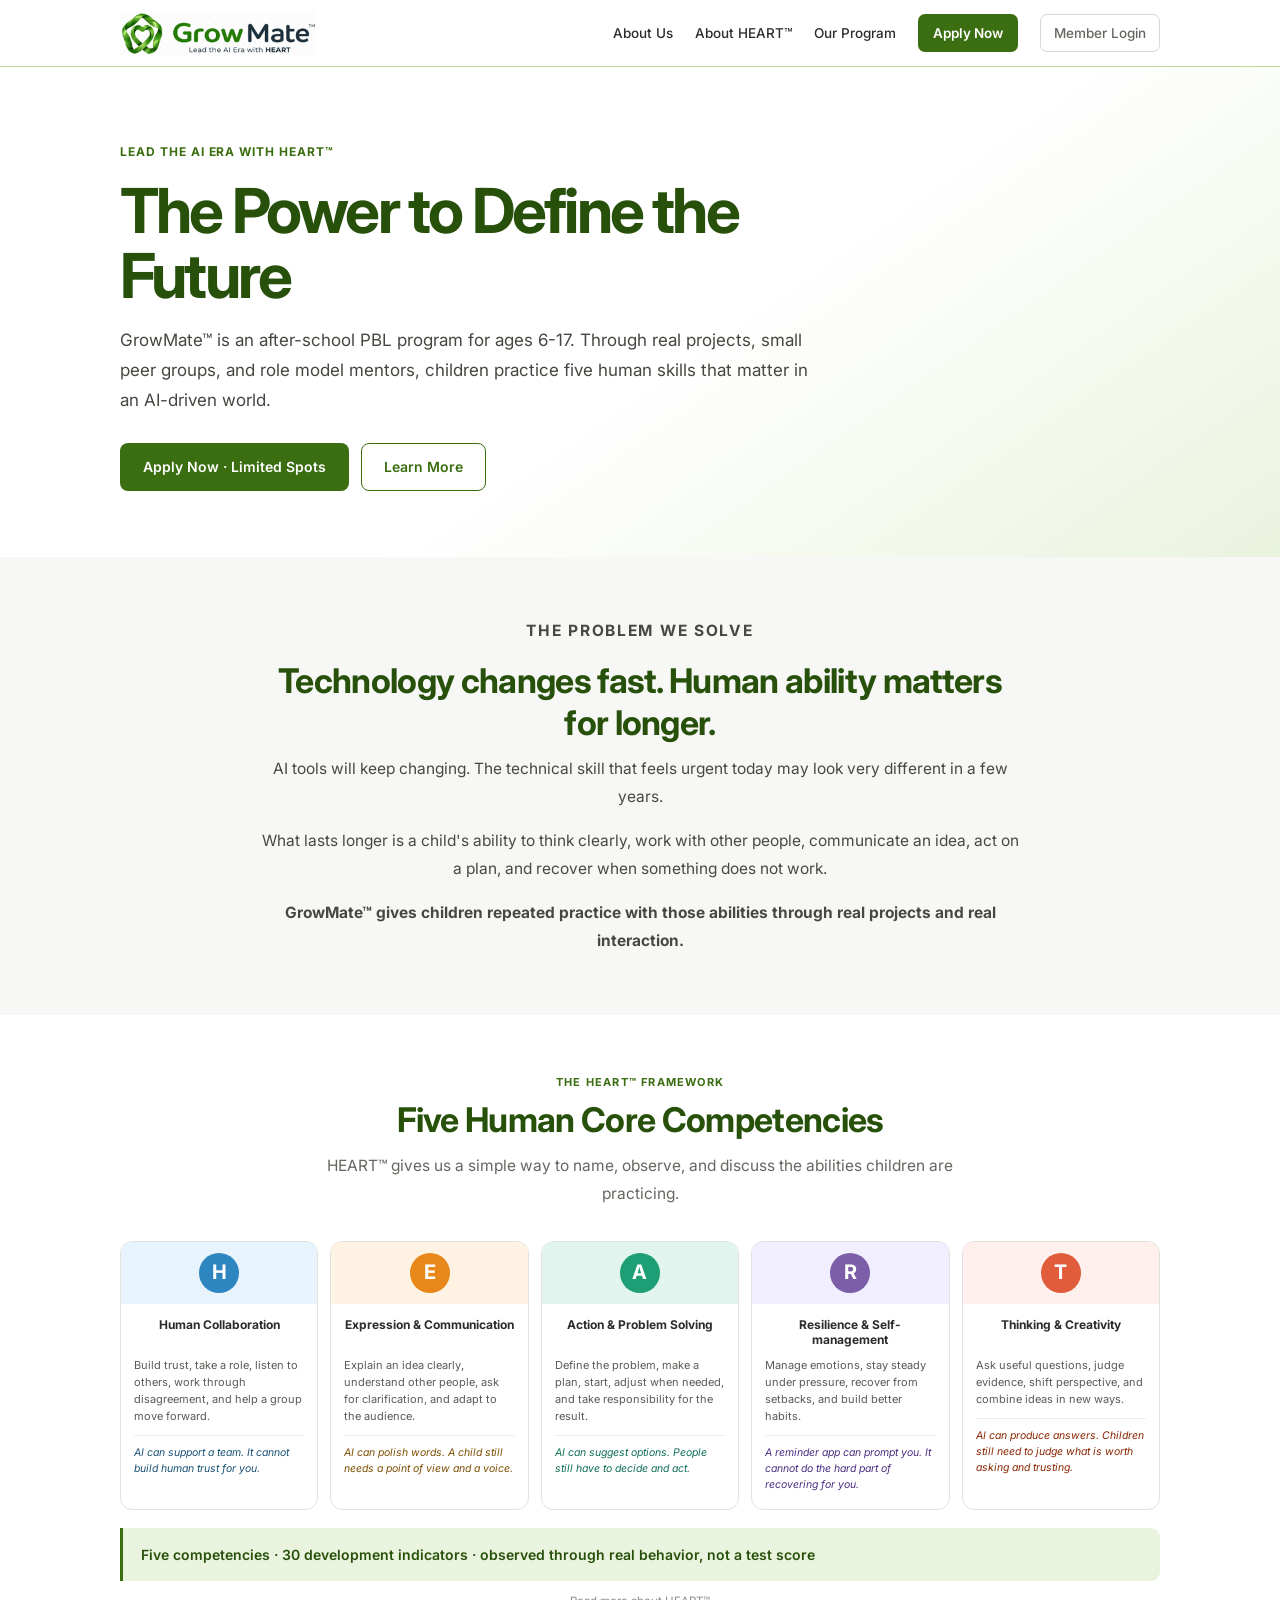
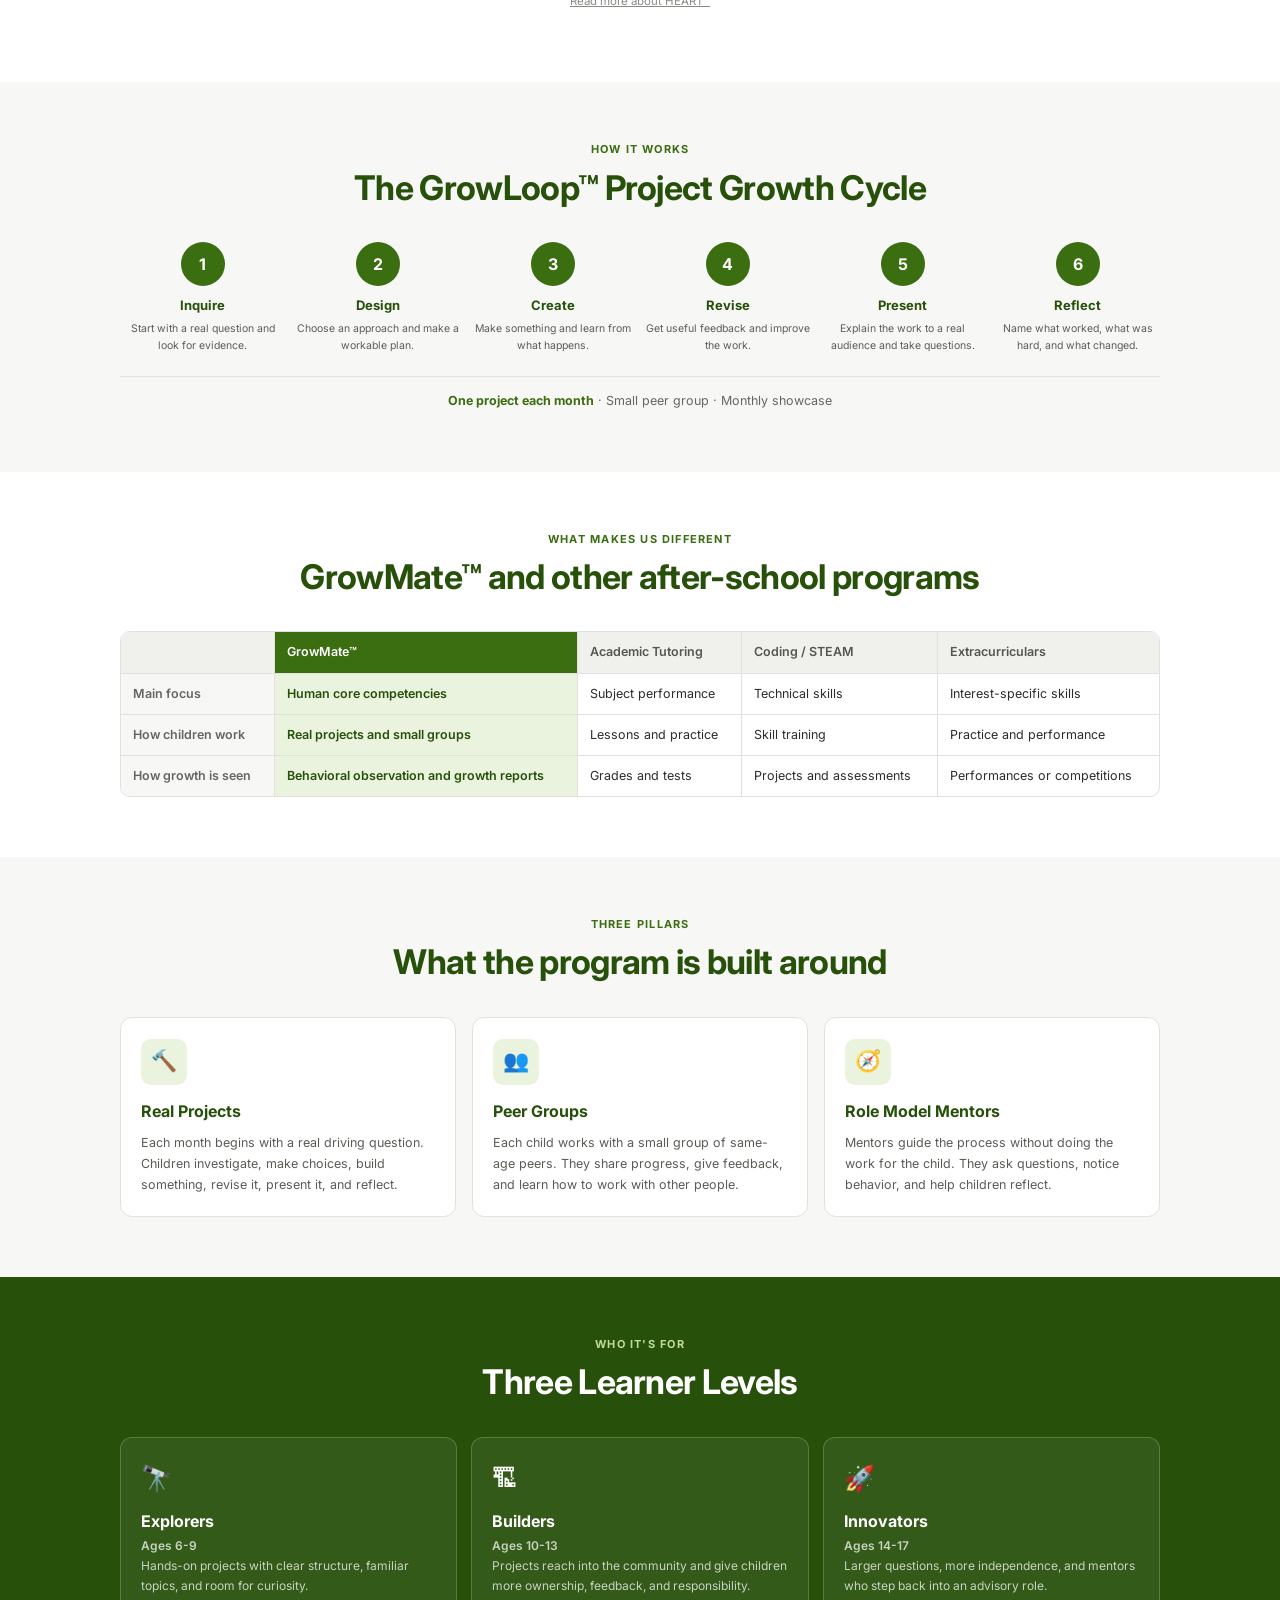
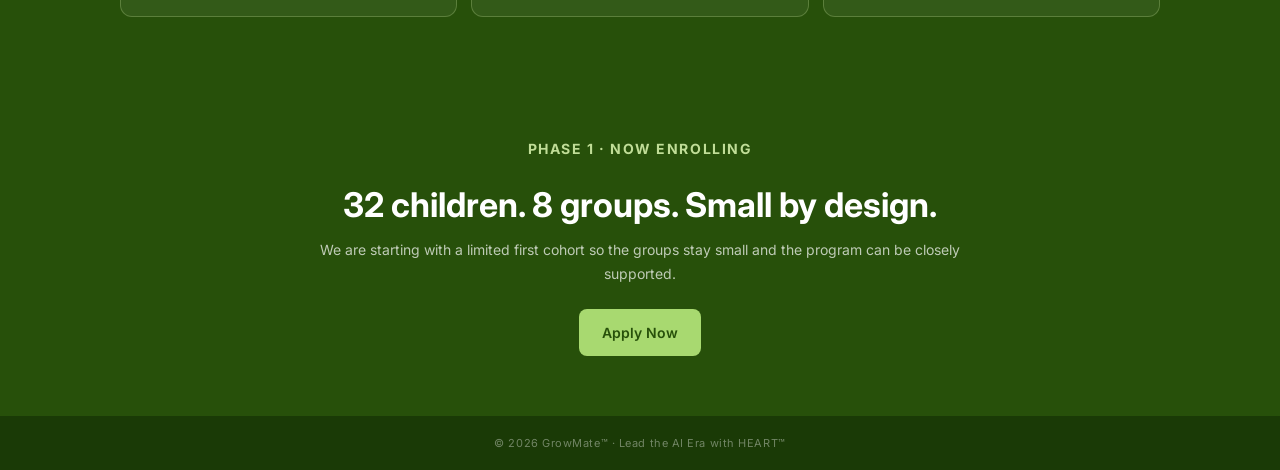
==== index.html @ f4c77112 "Added application links to form" ====
<!doctype html>
<html lang="en">
<head>
  <meta charset="utf-8">
  <meta name="viewport" content="width=device-width, initial-scale=1">
  <meta name="description" content="GrowMate is an after-school PBL program for ages 6-17, built around real projects, peer groups, mentors, and the HEART competency framework.">
  <title>GrowMate™ | Lead the AI Era with HEART™</title>
  <link rel="stylesheet" href="styles.css">
</head>
<body>
<header class="site-header">
  <div class="container nav">
    <a class="brand" href="index.html" aria-label="GrowMate home">
      <img src="GrowMate.png" alt="GrowMate, Lead the AI Era with HEART">
    </a>
    <button class="nav-toggle" type="button" aria-label="Open navigation" aria-expanded="false">☰</button>
    <nav class="nav-links" aria-label="Primary navigation">
      <a href="about.html">About Us</a>
      <a href="heart.html">About HEART™</a>
      <a href="program.html">Our Program</a>
      <a class="nav-apply" href="https://forms.gle/WHR9NqtynUmUbWVZ9">Apply Now</a>
      <a class="member-link" href="#" aria-disabled="true" title="Membership section coming next">Member Login</a>
    </nav>
  </div>
</header>
<main>
  <section class="home-hero">
    <div class="container">
      <p class="eyebrow">Lead the AI Era with HEART™</p>
      <h1>The Power to Define the Future</h1>
      <p>GrowMate™ is an after-school PBL program for ages 6-17. Through real projects, small peer groups, and role model mentors, children practice five human skills that matter in an AI-driven world.</p>
      <div class="button-row">
        <a class="button button-primary" href="https://forms.gle/WHR9NqtynUmUbWVZ9">Apply Now · Limited Spots</a>
        <a class="button button-secondary" href="#problem">Learn More</a>
      </div>
    </div>
  </section>

  <section class="text-section" id="problem">
    <div class="narrow center prose">
      <p class="section-kicker">The Problem We Solve</p>
      <h2 class="section-heading">Technology changes fast. Human ability matters for longer.</h2>
      <p>AI tools will keep changing. The technical skill that feels urgent today may look very different in a few years.</p>
      <p>What lasts longer is a child's ability to think clearly, work with other people, communicate an idea, act on a plan, and recover when something does not work.</p>
      <p><strong>GrowMate™ gives children repeated practice with those abilities through real projects and real interaction.</strong></p>
    </div>
  </section>

  <section>
    <div class="container">
      <div class="section-head">
        <p class="section-kicker">The HEART™ Framework</p>
        <h2 class="section-heading">Five Human Core Competencies</h2>
        <p class="section-intro">HEART™ gives us a simple way to name, observe, and discuss the abilities children are practicing.</p>
      </div>
      <div class="heart-grid">
        <article class="heart-card">
          <div class="heart-top" style="background:#E8F4FD"><div class="heart-letter" style="background:#2E86C1">H</div></div>
          <div class="heart-body"><p class="heart-name">Human Collaboration</p><p class="heart-desc">Build trust, take a role, listen to others, work through disagreement, and help a group move forward.</p><p class="heart-note" style="color:#1A5276">AI can support a team. It cannot build human trust for you.</p></div>
        </article>
        <article class="heart-card">
          <div class="heart-top" style="background:#FEF3E2"><div class="heart-letter" style="background:#E8871A">E</div></div>
          <div class="heart-body"><p class="heart-name">Expression & Communication</p><p class="heart-desc">Explain an idea clearly, understand other people, ask for clarification, and adapt to the audience.</p><p class="heart-note" style="color:#7D4E00">AI can polish words. A child still needs a point of view and a voice.</p></div>
        </article>
        <article class="heart-card">
          <div class="heart-top" style="background:#E1F5EE"><div class="heart-letter" style="background:#1D9E75">A</div></div>
          <div class="heart-body"><p class="heart-name">Action & Problem Solving</p><p class="heart-desc">Define the problem, make a plan, start, adjust when needed, and take responsibility for the result.</p><p class="heart-note" style="color:#0F6E56">AI can suggest options. People still have to decide and act.</p></div>
        </article>
        <article class="heart-card">
          <div class="heart-top" style="background:#F0EEFF"><div class="heart-letter" style="background:#7B5EA7">R</div></div>
          <div class="heart-body"><p class="heart-name">Resilience & Self-management</p><p class="heart-desc">Manage emotions, stay steady under pressure, recover from setbacks, and build better habits.</p><p class="heart-note" style="color:#4A2D82">A reminder app can prompt you. It cannot do the hard part of recovering for you.</p></div>
        </article>
        <article class="heart-card">
          <div class="heart-top" style="background:#FFF0ED"><div class="heart-letter" style="background:#E05C3A">T</div></div>
          <div class="heart-body"><p class="heart-name">Thinking & Creativity</p><p class="heart-desc">Ask useful questions, judge evidence, shift perspective, and combine ideas in new ways.</p><p class="heart-note" style="color:#8B2500">AI can produce answers. Children still need to judge what is worth asking and trusting.</p></div>
        </article>
      </div>
      <div class="heart-summary">Five competencies · 30 development indicators · observed through real behavior, not a test score</div>
      <p class="small-note"><a href="heart.html">Read more about HEART™</a></p>
    </div>
  </section>

  <section class="loop-section">
    <div class="container">
      <div class="section-head">
        <p class="section-kicker">How It Works</p>
        <h2 class="section-heading">The GrowLoop™ Project Growth Cycle</h2>
      </div>
      <div class="loop-grid">
        <div class="loop-step"><div class="loop-number">1</div><p class="loop-name">Inquire</p><p class="loop-desc">Start with a real question and look for evidence.</p></div>
        <div class="loop-step"><div class="loop-number">2</div><p class="loop-name">Design</p><p class="loop-desc">Choose an approach and make a workable plan.</p></div>
        <div class="loop-step"><div class="loop-number">3</div><p class="loop-name">Create</p><p class="loop-desc">Make something and learn from what happens.</p></div>
        <div class="loop-step"><div class="loop-number">4</div><p class="loop-name">Revise</p><p class="loop-desc">Get useful feedback and improve the work.</p></div>
        <div class="loop-step"><div class="loop-number">5</div><p class="loop-name">Present</p><p class="loop-desc">Explain the work to a real audience and take questions.</p></div>
        <div class="loop-step"><div class="loop-number">6</div><p class="loop-name">Reflect</p><p class="loop-desc">Name what worked, what was hard, and what changed.</p></div>
      </div>
      <div class="loop-cadence"><strong>One project each month</strong> · Small peer group · Monthly showcase</div>
    </div>
  </section>

  <section>
    <div class="container">
      <div class="section-head"><p class="section-kicker">What Makes Us Different</p><h2 class="section-heading">GrowMate™ and other after-school programs</h2></div>
      <div class="table-wrap">
        <table class="compare">
          <thead><tr><th></th><th class="gm">GrowMate™</th><th>Academic Tutoring</th><th>Coding / STEAM</th><th>Extracurriculars</th></tr></thead>
          <tbody>
            <tr><td class="label">Main focus</td><td class="gm">Human core competencies</td><td>Subject performance</td><td>Technical skills</td><td>Interest-specific skills</td></tr>
            <tr><td class="label">How children work</td><td class="gm">Real projects and small groups</td><td>Lessons and practice</td><td>Skill training</td><td>Practice and performance</td></tr>
            <tr><td class="label">How growth is seen</td><td class="gm">Behavioral observation and growth reports</td><td>Grades and tests</td><td>Projects and assessments</td><td>Performances or competitions</td></tr>
          </tbody>
        </table>
      </div>
    </div>
  </section>

  <section class="text-section">
    <div class="container">
      <div class="section-head"><p class="section-kicker">Three Pillars</p><h2 class="section-heading">What the program is built around</h2></div>
      <div class="three-grid">
        <article class="simple-card"><div class="icon-box">🔨</div><h3>Real Projects</h3><p>Each month begins with a real driving question. Children investigate, make choices, build something, revise it, present it, and reflect.</p></article>
        <article class="simple-card"><div class="icon-box">👥</div><h3>Peer Groups</h3><p>Each child works with a small group of same-age peers. They share progress, give feedback, and learn how to work with other people.</p></article>
        <article class="simple-card"><div class="icon-box">🧭</div><h3>Role Model Mentors</h3><p>Mentors guide the process without doing the work for the child. They ask questions, notice behavior, and help children reflect.</p></article>
      </div>
    </div>
  </section>

  <section class="levels-section">
    <div class="container">
      <div class="section-head"><p class="section-kicker">Who It's For</p><h2 class="section-heading">Three Learner Levels</h2></div>
      <div class="level-grid">
        <article class="level-card"><div class="level-icon">🔭</div><h3>Explorers</h3><p class="level-age">Ages 6-9</p><p>Hands-on projects with clear structure, familiar topics, and room for curiosity.</p></article>
        <article class="level-card"><div class="level-icon">🏗</div><h3>Builders</h3><p class="level-age">Ages 10-13</p><p>Projects reach into the community and give children more ownership, feedback, and responsibility.</p></article>
        <article class="level-card"><div class="level-icon">🚀</div><h3>Innovators</h3><p class="level-age">Ages 14-17</p><p>Larger questions, more independence, and mentors who step back into an advisory role.</p></article>
      </div>
    </div>
  </section>

  <section class="cta">
    <div class="container">
      <p class="section-kicker">Phase 1 · Now Enrolling</p>
      <h2>32 children. 8 groups. Small by design.</h2>
      <p>We are starting with a limited first cohort so the groups stay small and the program can be closely supported.</p>
      <a class="button button-accent" href="https://forms.gle/WHR9NqtynUmUbWVZ9">Apply Now</a>
    </div>
  </section>
</main>
<footer class="site-footer">© 2026 GrowMate™ · Lead the AI Era with HEART™</footer>
<script src="site.js"></script>
</body>
</html>
---- styles.css ----
@import url('https://fonts.googleapis.com/css2?family=Inter:wght@400;500;600;700&display=swap');

:root {
  --green-dark: #27500A;
  --green: #3B6D11;
  --green-soft: #EAF3DE;
  --green-line: #C0DD97;
  --ink: #2C2C2A;
  --muted: #666661;
  --quiet: #8B8B86;
  --paper: #FFFFFF;
  --wash: #F7F7F5;
  --accent: #A8D970;
  --max: 1040px;
}

* { box-sizing: border-box; }
html { scroll-behavior: smooth; }
body {
  margin: 0;
  font-family: Inter, -apple-system, BlinkMacSystemFont, "Segoe UI", sans-serif;
  color: var(--ink);
  background: var(--paper);
  line-height: 1.65;
  -webkit-font-smoothing: antialiased;
}
a { color: inherit; }
img { max-width: 100%; }
.container { width: min(var(--max), calc(100% - 48px)); margin: 0 auto; }
.narrow { width: min(760px, calc(100% - 48px)); margin: 0 auto; }
section { padding: 60px 0; }
section.compact { padding: 48px 0; }
.section-kicker {
  margin: 0 0 10px;
  font-size: 11px;
  line-height: 1.3;
  letter-spacing: .11em;
  text-transform: uppercase;
  font-weight: 700;
  color: var(--green);
}
.section-heading {
  margin: 0 0 12px;
  color: var(--green-dark);
  font-size: clamp(27px, 3vw, 34px);
  line-height: 1.22;
  letter-spacing: -.02em;
}
.section-intro {
  margin: 0;
  color: var(--muted);
  font-size: 15.5px;
  line-height: 1.75;
}
.center { text-align: center; }
.section-head { margin: 0 auto 34px; max-width: 680px; text-align: center; }

/* Header */
.site-header {
  position: sticky;
  top: 0;
  z-index: 100;
  background: rgba(255,255,255,.97);
  border-bottom: 1px solid var(--green-line);
  backdrop-filter: blur(8px);
}
.nav {
  min-height: 66px;
  display: flex;
  align-items: center;
  justify-content: space-between;
  gap: 24px;
}
.brand { display: inline-flex; align-items: center; text-decoration: none; flex: 0 0 auto; }
.brand img { display: block; width: 196px; height: auto; }
.nav-links { display: flex; align-items: center; gap: 22px; }
.nav-links a { font-size: 13.5px; font-weight: 500; text-decoration: none; color: var(--ink); }
.nav-links a:hover, .nav-links a[aria-current="page"] { color: var(--green); }
.nav-apply {
  padding: 8px 15px;
  border-radius: 7px;
  background: var(--green);
  color: #fff !important;
  font-weight: 600 !important;
}
.nav-apply:hover { background: var(--green-dark); }
.member-link {
  padding: 7px 13px;
  border: 1px solid #D8D8D3;
  border-radius: 7px;
  color: var(--muted) !important;
}
.member-link:hover { border-color: var(--green); color: var(--green) !important; }
.nav-toggle {
  display: none;
  width: 42px;
  height: 42px;
  border: 1px solid #D8D8D3;
  border-radius: 8px;
  background: #fff;
  color: var(--green-dark);
  font: inherit;
  font-size: 20px;
  cursor: pointer;
}

/* Buttons */
.button-row { display: flex; gap: 12px; flex-wrap: wrap; }
.button {
  display: inline-flex;
  align-items: center;
  justify-content: center;
  min-height: 46px;
  padding: 11px 22px;
  border-radius: 8px;
  border: 1px solid transparent;
  font-size: 14px;
  font-weight: 600;
  text-decoration: none;
  transition: background .15s ease, border-color .15s ease, color .15s ease;
}
.button-primary { color: #fff; background: var(--green); }
.button-primary:hover { background: var(--green-dark); }
.button-secondary { color: var(--green); background: transparent; border-color: var(--green); }
.button-secondary:hover { background: var(--green-soft); }
.button-accent { color: var(--green-dark); background: var(--accent); }
.button-accent:hover { background: var(--green-line); }

/* Hero */
.home-hero {
  padding: 74px 0 66px;
  background: linear-gradient(145deg, #fff 55%, var(--green-soft));
}
.home-hero .eyebrow {
  margin: 0 0 16px;
  color: var(--green);
  font-size: 12px;
  font-weight: 700;
  letter-spacing: .08em;
  text-transform: uppercase;
}
.home-hero h1 {
  margin: 0 0 18px;
  max-width: 760px;
  color: var(--green-dark);
  font-size: clamp(44px, 6vw, 62px);
  line-height: 1.05;
  letter-spacing: -.045em;
}
.home-hero p {
  max-width: 690px;
  margin: 0 0 28px;
  color: #464640;
  font-size: 17px;
  line-height: 1.75;
}

.page-hero {
  padding: 66px 0 60px;
  background: var(--green-dark);
  color: #fff;
  text-align: center;
}
.page-hero .eyebrow {
  margin: 0 0 16px;
  color: rgba(255,255,255,.48);
  font-size: 11px;
  font-weight: 700;
  letter-spacing: .13em;
  text-transform: uppercase;
}
.page-hero h1 {
  max-width: 800px;
  margin: 0 auto;
  color: #fff;
  font-size: clamp(30px, 4.4vw, 42px);
  line-height: 1.28;
  letter-spacing: -.025em;
}
.page-hero h1 span { color: var(--accent); }
.page-hero .subline { max-width: 670px; margin: 18px auto 0; color: rgba(255,255,255,.72); font-size: 15px; }

/* Simple text section */
.text-section { background: var(--wash); }
.prose p { margin: 0 0 16px; color: #484843; font-size: 15.5px; line-height: 1.8; }
.prose p:last-child { margin-bottom: 0; }
.callout {
  margin-top: 26px;
  padding: 17px 20px;
  border-left: 3px solid var(--green);
  border-radius: 0 9px 9px 0;
  background: var(--green-soft);
  color: var(--green-dark);
  font-size: 14.5px;
  font-weight: 500;
  line-height: 1.7;
}

/* HEART */
.heart-grid { display: grid; grid-template-columns: repeat(5, 1fr); gap: 12px; }
.heart-card {
  min-width: 0;
  overflow: hidden;
  border: 1px solid #E1E1DD;
  border-radius: 12px;
  background: #fff;
}
.heart-top { height: 62px; display: grid; place-items: center; }
.heart-letter {
  width: 40px; height: 40px; border-radius: 50%;
  display: grid; place-items: center;
  color: #fff; font-size: 20px; font-weight: 700;
}
.heart-body { padding: 13px 13px 15px; }
.heart-name { margin: 0 0 8px; min-height: 32px; text-align: center; font-size: 12px; font-weight: 700; line-height: 1.3; }
.heart-desc { margin: 0; color: #5A5A55; font-size: 11px; line-height: 1.55; }
.heart-note { margin: 10px 0 0; padding-top: 9px; border-top: 1px solid #EEEEEA; font-size: 10.5px; line-height: 1.55; font-style: italic; }
.indicator-grid { display: grid; grid-template-columns: repeat(5, 1fr); gap: 16px; margin-top: 28px; }

.heart-summary { margin-top: 18px; padding: 15px 18px; border-left: 3px solid var(--green); border-radius: 0 9px 9px 0; background: var(--green-soft); color: var(--green-dark); font-size: 14px; font-weight: 600; line-height: 1.65; }
.small-note { margin-top: 11px; text-align: center; color: var(--quiet); font-size: 11.5px; }

/* GrowLoop */
.loop-section { background: var(--wash); }
.loop-grid { display: grid; grid-template-columns: repeat(6, 1fr); gap: 10px; }
.loop-step { min-width: 0; text-align: center; }
.loop-number { width: 44px; height: 44px; margin: 0 auto 9px; border-radius: 50%; display: grid; place-items: center; color: #fff; background: var(--green); font-weight: 700; }
.loop-name { margin: 0 0 5px; color: var(--green-dark); font-size: 13px; font-weight: 700; }
.loop-desc { margin: 0; color: #5D5D58; font-size: 10.5px; line-height: 1.55; }
.loop-cadence { margin-top: 22px; padding-top: 14px; border-top: 1px solid #E1E1DD; text-align: center; color: var(--muted); font-size: 12.5px; }
.loop-cadence strong { color: var(--green); }

/* Comparison */
.table-wrap { overflow-x: auto; border: 1px solid #E1E1DD; border-radius: 10px; }
.compare { width: 100%; min-width: 760px; border-collapse: collapse; font-size: 12.5px; }
.compare th, .compare td { padding: 11px 12px; text-align: left; border-right: 1px solid #E1E1DD; border-bottom: 1px solid #E1E1DD; vertical-align: top; line-height: 1.45; }
.compare tr:last-child td { border-bottom: 0; }
.compare th:last-child, .compare td:last-child { border-right: 0; }
.compare th { background: #F0F0ED; color: #565651; font-weight: 600; }
.compare th.gm { background: var(--green); color: #fff; }
.compare td.label { background: #F7F7F5; color: var(--muted); font-weight: 600; }
.compare td.gm { background: var(--green-soft); color: var(--green-dark); font-weight: 600; }

/* Three columns */
.three-grid { display: grid; grid-template-columns: repeat(3, 1fr); gap: 16px; }
.simple-card { border: 1px solid #E1E1DD; border-radius: 12px; background: #fff; padding: 21px 20px; }
.icon-box { width: 46px; height: 46px; border-radius: 10px; display: grid; place-items: center; margin-bottom: 13px; background: var(--green-soft); font-size: 21px; }
.simple-card h3 { margin: 0 0 8px; color: var(--green-dark); font-size: 16px; }
.simple-card p { margin: 0; color: #5B5B56; font-size: 12.5px; line-height: 1.68; }
.simple-card .detail { margin-top: 11px; padding-top: 11px; border-top: 1px solid #EEEEEA; color: #74746F; font-size: 11.5px; }

/* Levels */
.levels-section { background: var(--green-dark); color: #fff; }
.levels-section .section-kicker { color: var(--green-line); }
.levels-section .section-heading { color: #fff; }
.level-grid { display: grid; grid-template-columns: repeat(3, 1fr); gap: 14px; }
.level-card { padding: 20px; border: 1px solid rgba(192,221,151,.28); border-radius: 12px; background: rgba(255,255,255,.06); }
.level-icon { font-size: 25px; }
.level-card h3 { margin: 9px 0 2px; color: #fff; font-size: 16px; }
.level-age { margin: 0 0 9px; color: var(--green-line); font-size: 12px; font-weight: 600; }
.level-card p { margin: 0; color: rgba(255,255,255,.73); font-size: 12px; line-height: 1.65; }

/* Detailed list */
.detail-list { border-top: 1px solid #E6E6E2; }
.detail-row { display: grid; grid-template-columns: 210px 1fr; gap: 32px; padding: 30px 0; border-bottom: 1px solid #E6E6E2; }
.detail-title { display: flex; gap: 11px; align-items: center; }
.detail-badge { width: 40px; height: 40px; flex: 0 0 auto; border-radius: 50%; display: grid; place-items: center; color: #fff; font-weight: 700; }
.detail-left h3 { margin: 0; font-size: 15px; line-height: 1.3; }
.detail-left p { margin: 10px 0 0; color: var(--muted); font-size: 12px; line-height: 1.6; }
.detail-body p { margin: 0 0 10px; color: #50504B; font-size: 14px; line-height: 1.75; }
.detail-body p:last-child { margin-bottom: 0; }
.detail-highlight { margin-top: 11px; padding: 12px 14px; border-radius: 8px; background: var(--green-soft); color: var(--green-dark) !important; font-weight: 600; }

/* Program loop long */
.program-loop { border-top: 1px solid #E6E6E2; }
.program-step { display: grid; grid-template-columns: 48px 1fr; gap: 18px; padding: 26px 0; border-bottom: 1px solid #E6E6E2; }
.program-num { width: 42px; height: 42px; border-radius: 50%; background: var(--green); color: #fff; display: grid; place-items: center; font-weight: 700; }
.program-step h3 { margin: 0 0 2px; color: var(--green-dark); font-size: 17px; }
.program-step .phase { margin: 0 0 9px; color: var(--quiet); font-size: 11px; font-weight: 600; letter-spacing: .08em; text-transform: uppercase; }
.program-step p { margin: 0; color: #555550; font-size: 14px; line-height: 1.75; }
.program-step .heart-tag { margin-top: 9px; color: var(--green); font-size: 11.5px; font-weight: 600; }

/* Tiers detailed */
.tier-list { border-top: 1px solid #E6E6E2; }
.tier-row { display: grid; grid-template-columns: 190px 1fr; gap: 28px; padding: 30px 0; border-bottom: 1px solid #E6E6E2; }
.tier-side h3 { margin: 0 0 6px; font-size: 17px; }
.age-pill { display: inline-block; padding: 3px 10px; border-radius: 99px; background: var(--green-soft); color: var(--green-dark); font-size: 11.5px; font-weight: 600; }
.tier-side p { margin: 10px 0 0; color: var(--quiet); font-size: 11.5px; line-height: 1.6; }
.tier-main p { margin: 0 0 10px; color: #565651; font-size: 13.5px; line-height: 1.72; }
.parent-note { padding: 10px 12px; border-radius: 8px; background: var(--green-soft); color: var(--green-dark) !important; font-size: 12.5px !important; }

/* Vision/Mission */
.dark-split { background: var(--green-dark); color: #fff; }
.split-grid { display: grid; grid-template-columns: 1fr 1fr; gap: 40px; }
.split-label { margin: 0 0 10px; color: rgba(255,255,255,.45); font-size: 10px; font-weight: 700; letter-spacing: .12em; text-transform: uppercase; }
.split-grid p { margin: 0; color: rgba(255,255,255,.82); font-size: 14px; line-height: 1.75; }
.split-grid strong { color: var(--accent); }

/* Mates */
.mates { overflow: hidden; margin-top: 24px; border: 1px solid var(--green-line); border-radius: 10px; }
.mate { padding: 11px 16px; border-bottom: 1px solid var(--green-line); color: #5B5B56; font-size: 13px; }
.mate:last-child { border-bottom: 0; }
.mate strong { color: var(--green-dark); }

/* CTA */
.cta { background: var(--green-dark); color: #fff; text-align: center; }
.cta .section-kicker { color: var(--green-line); }
.cta h2 { max-width: 720px; margin: 0 auto 12px; color: #fff; font-size: clamp(26px, 3.5vw, 34px); line-height: 1.25; }
.cta p { max-width: 650px; margin: 0 auto 23px; color: rgba(255,255,255,.7); font-size: 14px; line-height: 1.7; }

.site-footer { padding: 18px 24px; background: #1A3A06; text-align: center; color: rgba(255,255,255,.38); font-size: 11px; letter-spacing: .05em; }

/* Apply placeholder */
.apply-page { min-height: calc(100vh - 66px); display: grid; place-items: center; padding: 50px 24px; background: var(--wash); }
.apply-card { max-width: 520px; padding: 30px; border: 1px solid var(--green-line); border-radius: 12px; background: #fff; text-align: center; }
.apply-card img { width: 220px; margin-bottom: 18px; }
.apply-card h1 { margin: 0 0 9px; color: var(--green-dark); font-size: 26px; }
.apply-card p { margin: 0 0 18px; color: var(--muted); font-size: 14px; line-height: 1.7; }

@media (max-width: 900px) {
  .nav-toggle { display: grid; place-items: center; }
  .nav-links {
    display: none;
    position: absolute;
    top: 66px;
    left: 24px;
    right: 24px;
    padding: 13px;
    flex-direction: column;
    align-items: stretch;
    gap: 6px;
    border: 1px solid var(--green-line);
    border-radius: 0 0 10px 10px;
    background: #fff;
    box-shadow: 0 10px 30px rgba(0,0,0,.08);
  }
  .nav { position: relative; }
  .nav-links.open { display: flex; }
  .nav-links a { padding: 9px 10px; text-align: center; }
  .heart-grid { grid-template-columns: repeat(2, 1fr); }
  .indicator-grid { grid-template-columns: repeat(2, 1fr); }
  .loop-grid { grid-template-columns: repeat(3, 1fr); gap: 22px 12px; }
}

@media (max-width: 700px) {
  .container, .narrow { width: min(100% - 36px, var(--max)); }
  section { padding: 48px 0; }
  section.compact { padding: 40px 0; }
  .brand img { width: 174px; }
  .home-hero { padding: 58px 0 50px; }
  .home-hero h1 { font-size: clamp(38px, 12vw, 50px); }
  .home-hero p { font-size: 15.5px; }
  .page-hero { padding: 52px 0 46px; }
  .three-grid, .level-grid, .split-grid { grid-template-columns: 1fr; }
  .detail-row, .tier-row { grid-template-columns: 1fr; gap: 14px; }
  .detail-left p, .tier-side p { margin-top: 6px; }
}

@media (max-width: 500px) {
  .heart-grid, .loop-grid, .indicator-grid { grid-template-columns: 1fr; }
  .heart-desc { font-size: 12px; line-height: 1.6; }
  .heart-note { font-size: 11.5px; }
  .loop-desc { font-size: 11.5px; }
  .heart-name { min-height: 0; }
  .button-row { flex-direction: column; align-items: stretch; }
  .button { width: 100%; }
  .program-step { grid-template-columns: 40px 1fr; gap: 13px; }
  .program-num { width: 38px; height: 38px; }
}
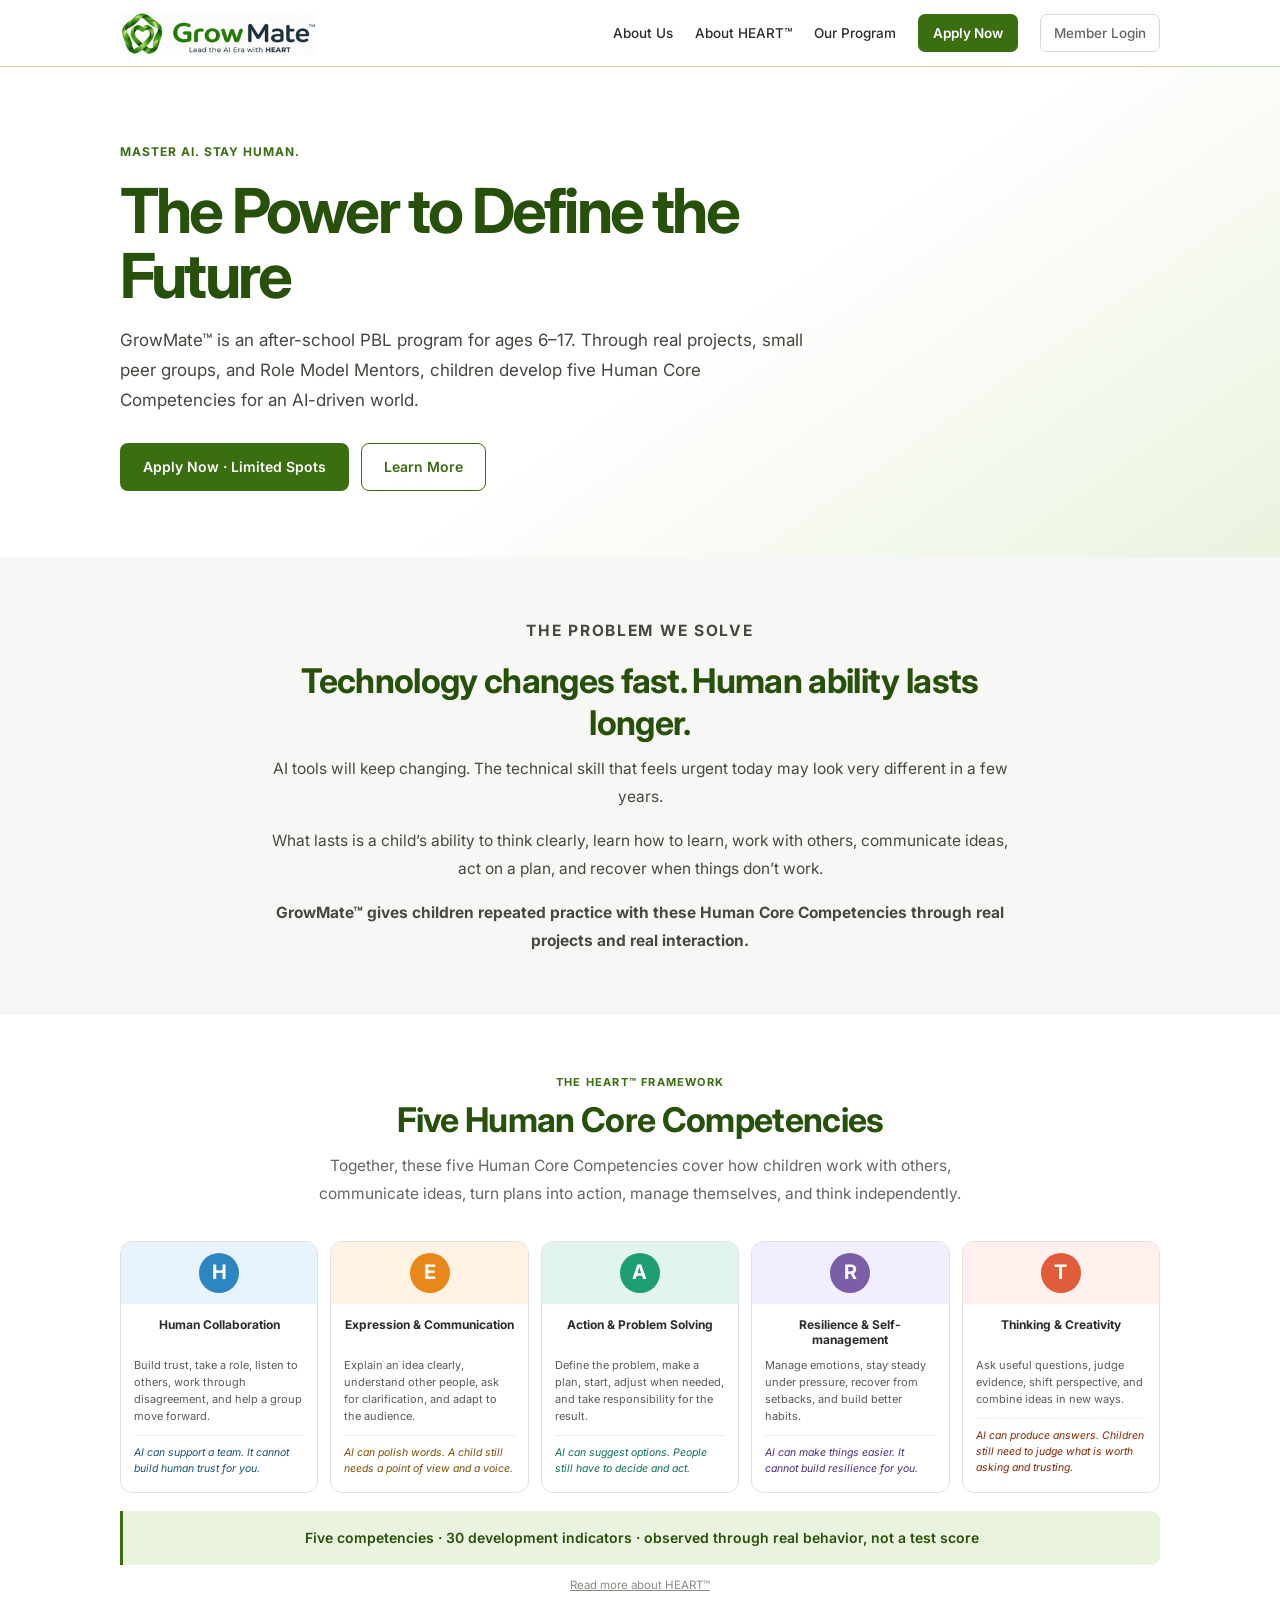
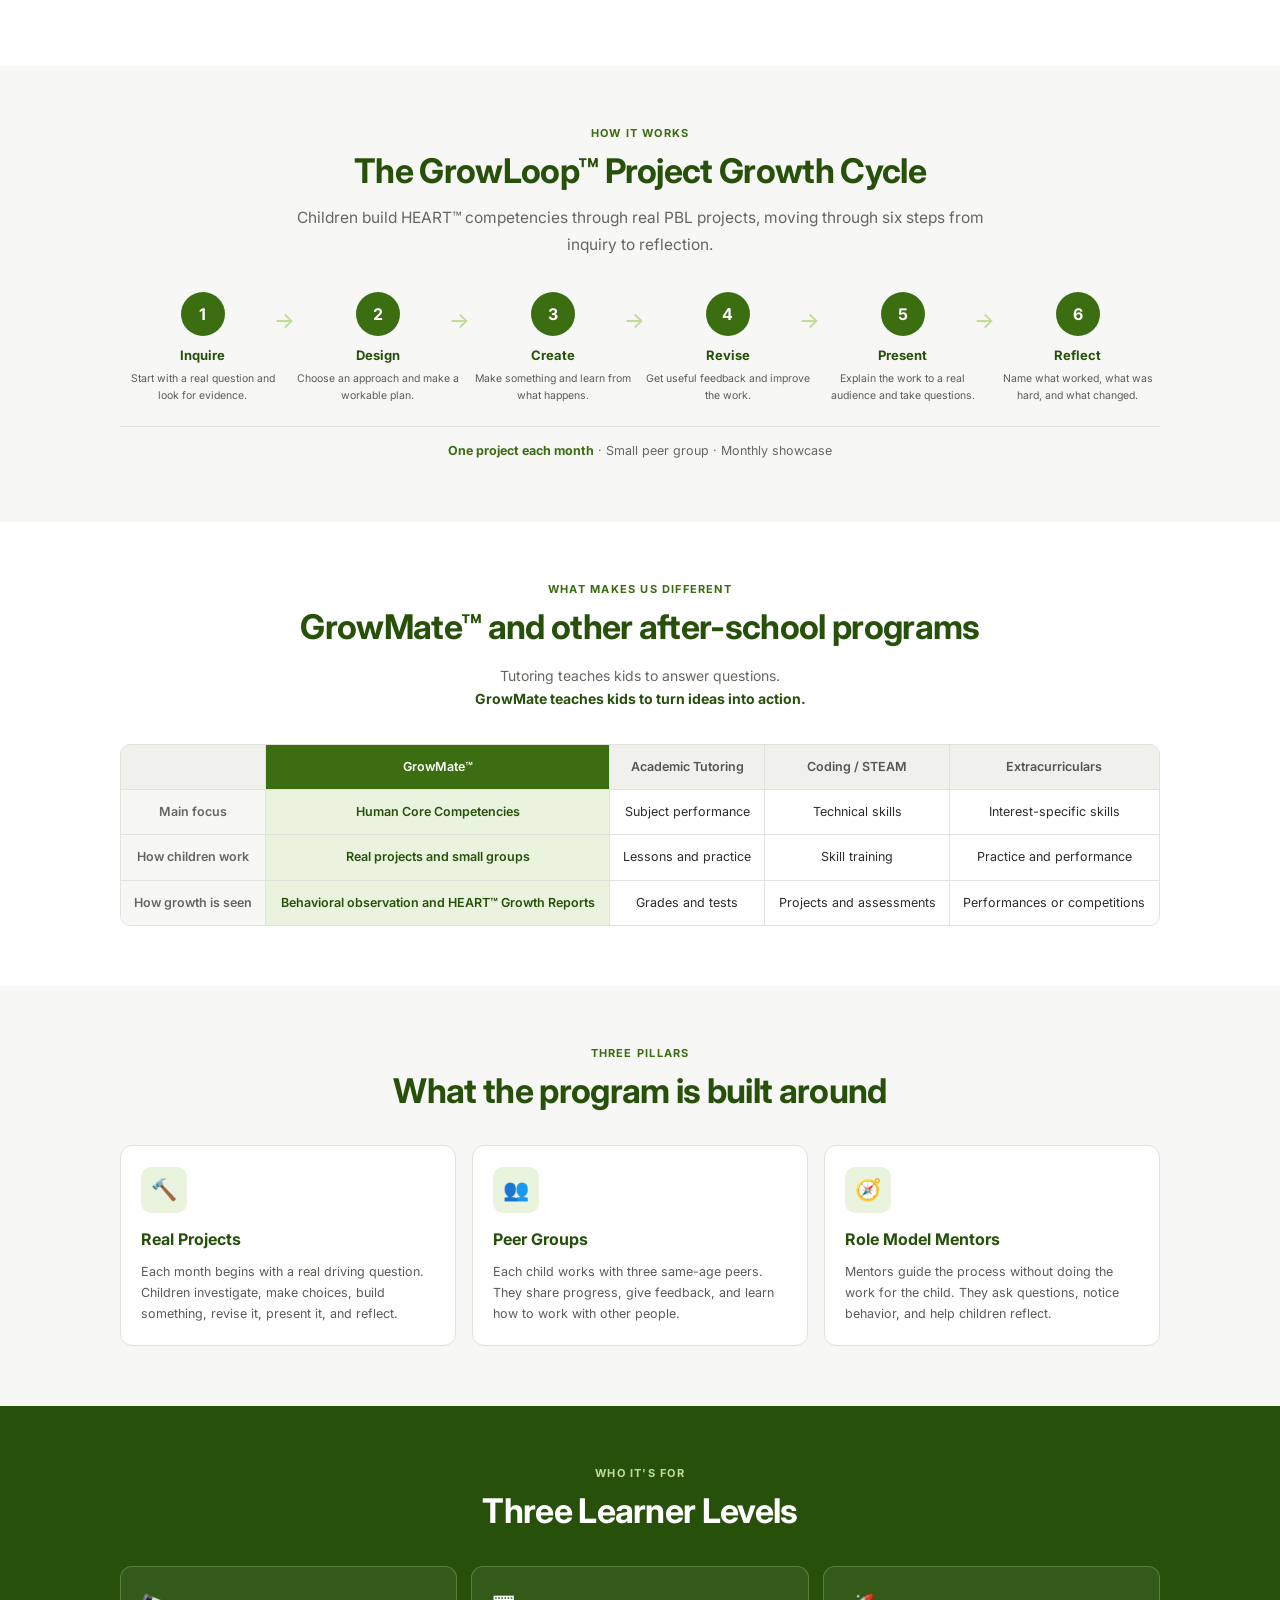
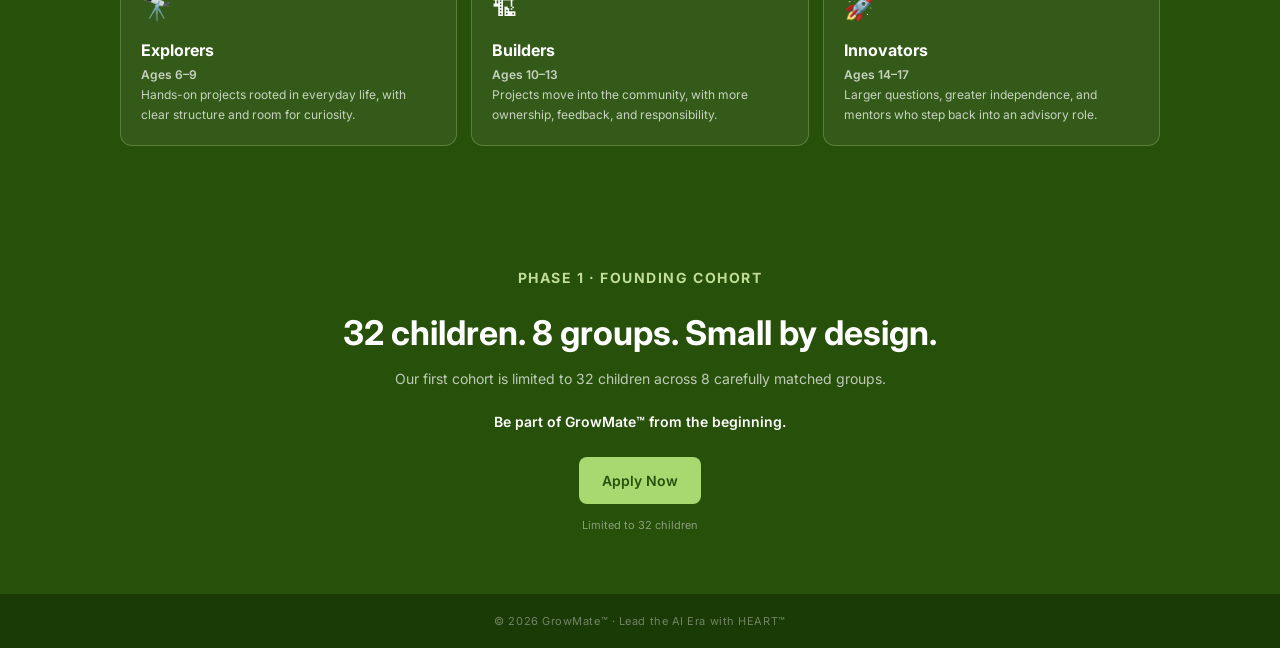
==== commit c2830c22: "Add files via upload" ====
--- a/index.html
+++ b/index.html
@@ -3,7 +3,7 @@
 <head>
   <meta charset="utf-8">
   <meta name="viewport" content="width=device-width, initial-scale=1">
-  <meta name="description" content="GrowMate is an after-school PBL program for ages 6-17, built around real projects, peer groups, mentors, and the HEART competency framework.">
+  <meta name="description" content="GrowMate is an after-school PBL program for ages 6–17, built around real projects, peer groups, Role Model Mentors, and the HEART framework.">
   <title>GrowMate™ | Lead the AI Era with HEART™</title>
   <link rel="stylesheet" href="styles.css">
 </head>
@@ -23,12 +23,13 @@
     </nav>
   </div>
 </header>
+
 <main>
   <section class="home-hero">
     <div class="container">
-      <p class="eyebrow">Lead the AI Era with HEART™</p>
+      <p class="eyebrow">Master AI. Stay Human.</p>
       <h1>The Power to Define the Future</h1>
-      <p>GrowMate™ is an after-school PBL program for ages 6-17. Through real projects, small peer groups, and role model mentors, children practice five human skills that matter in an AI-driven world.</p>
+      <p>GrowMate™ is an after-school PBL program for ages 6–17. Through real projects, small peer groups, and Role Model Mentors, children develop five Human Core Competencies for an AI-driven world.</p>
       <div class="button-row">
         <a class="button button-primary" href="https://forms.gle/WHR9NqtynUmUbWVZ9">Apply Now · Limited Spots</a>
         <a class="button button-secondary" href="#problem">Learn More</a>
@@ -39,10 +40,10 @@
   <section class="text-section" id="problem">
     <div class="narrow center prose">
       <p class="section-kicker">The Problem We Solve</p>
-      <h2 class="section-heading">Technology changes fast. Human ability matters for longer.</h2>
+      <h2 class="section-heading">Technology changes fast. Human ability lasts longer.</h2>
       <p>AI tools will keep changing. The technical skill that feels urgent today may look very different in a few years.</p>
-      <p>What lasts longer is a child's ability to think clearly, work with other people, communicate an idea, act on a plan, and recover when something does not work.</p>
-      <p><strong>GrowMate™ gives children repeated practice with those abilities through real projects and real interaction.</strong></p>
+      <p>What lasts is a child’s ability to think clearly, learn how to learn, work with others, communicate ideas, act on a plan, and recover when things don’t work.</p>
+      <p><strong>GrowMate™ gives children repeated practice with these Human Core Competencies through real projects and real interaction.</strong></p>
     </div>
   </section>
 
@@ -51,7 +52,7 @@
       <div class="section-head">
         <p class="section-kicker">The HEART™ Framework</p>
         <h2 class="section-heading">Five Human Core Competencies</h2>
-        <p class="section-intro">HEART™ gives us a simple way to name, observe, and discuss the abilities children are practicing.</p>
+        <p class="section-intro">Together, these five Human Core Competencies cover how children work with others, communicate ideas, turn plans into action, manage themselves, and think independently.</p>
       </div>
       <div class="heart-grid">
         <article class="heart-card">
@@ -60,19 +61,19 @@
         </article>
         <article class="heart-card">
           <div class="heart-top" style="background:#FEF3E2"><div class="heart-letter" style="background:#E8871A">E</div></div>
-          <div class="heart-body"><p class="heart-name">Expression & Communication</p><p class="heart-desc">Explain an idea clearly, understand other people, ask for clarification, and adapt to the audience.</p><p class="heart-note" style="color:#7D4E00">AI can polish words. A child still needs a point of view and a voice.</p></div>
+          <div class="heart-body"><p class="heart-name">Expression &amp; Communication</p><p class="heart-desc">Explain an idea clearly, understand other people, ask for clarification, and adapt to the audience.</p><p class="heart-note" style="color:#7D4E00">AI can polish words. A child still needs a point of view and a voice.</p></div>
         </article>
         <article class="heart-card">
           <div class="heart-top" style="background:#E1F5EE"><div class="heart-letter" style="background:#1D9E75">A</div></div>
-          <div class="heart-body"><p class="heart-name">Action & Problem Solving</p><p class="heart-desc">Define the problem, make a plan, start, adjust when needed, and take responsibility for the result.</p><p class="heart-note" style="color:#0F6E56">AI can suggest options. People still have to decide and act.</p></div>
+          <div class="heart-body"><p class="heart-name">Action &amp; Problem Solving</p><p class="heart-desc">Define the problem, make a plan, start, adjust when needed, and take responsibility for the result.</p><p class="heart-note" style="color:#0F6E56">AI can suggest options. People still have to decide and act.</p></div>
         </article>
         <article class="heart-card">
           <div class="heart-top" style="background:#F0EEFF"><div class="heart-letter" style="background:#7B5EA7">R</div></div>
-          <div class="heart-body"><p class="heart-name">Resilience & Self-management</p><p class="heart-desc">Manage emotions, stay steady under pressure, recover from setbacks, and build better habits.</p><p class="heart-note" style="color:#4A2D82">A reminder app can prompt you. It cannot do the hard part of recovering for you.</p></div>
+          <div class="heart-body"><p class="heart-name">Resilience &amp; Self-management</p><p class="heart-desc">Manage emotions, stay steady under pressure, recover from setbacks, and build better habits.</p><p class="heart-note" style="color:#4A2D82">AI can make things easier. It cannot build resilience for you.</p></div>
         </article>
         <article class="heart-card">
           <div class="heart-top" style="background:#FFF0ED"><div class="heart-letter" style="background:#E05C3A">T</div></div>
-          <div class="heart-body"><p class="heart-name">Thinking & Creativity</p><p class="heart-desc">Ask useful questions, judge evidence, shift perspective, and combine ideas in new ways.</p><p class="heart-note" style="color:#8B2500">AI can produce answers. Children still need to judge what is worth asking and trusting.</p></div>
+          <div class="heart-body"><p class="heart-name">Thinking &amp; Creativity</p><p class="heart-desc">Ask useful questions, judge evidence, shift perspective, and combine ideas in new ways.</p><p class="heart-note" style="color:#8B2500">AI can produce answers. Children still need to judge what is worth asking and trusting.</p></div>
         </article>
       </div>
       <div class="heart-summary">Five competencies · 30 development indicators · observed through real behavior, not a test score</div>
@@ -85,8 +86,9 @@
       <div class="section-head">
         <p class="section-kicker">How It Works</p>
         <h2 class="section-heading">The GrowLoop™ Project Growth Cycle</h2>
+        <p class="section-intro">Children build HEART™ competencies through real PBL projects, moving through six steps from inquiry to reflection.</p>
       </div>
-      <div class="loop-grid">
+      <div class="loop-grid loop-grid-arrows">
         <div class="loop-step"><div class="loop-number">1</div><p class="loop-name">Inquire</p><p class="loop-desc">Start with a real question and look for evidence.</p></div>
         <div class="loop-step"><div class="loop-number">2</div><p class="loop-name">Design</p><p class="loop-desc">Choose an approach and make a workable plan.</p></div>
         <div class="loop-step"><div class="loop-number">3</div><p class="loop-name">Create</p><p class="loop-desc">Make something and learn from what happens.</p></div>
@@ -100,14 +102,18 @@
 
   <section>
     <div class="container">
-      <div class="section-head"><p class="section-kicker">What Makes Us Different</p><h2 class="section-heading">GrowMate™ and other after-school programs</h2></div>
+      <div class="section-head">
+        <p class="section-kicker">What Makes Us Different</p>
+        <h2 class="section-heading">GrowMate™ and other after-school programs</h2>
+        <p class="compare-slogan"><span>Tutoring teaches kids to answer questions.</span><strong>GrowMate teaches kids to turn ideas into action.</strong></p>
+      </div>
       <div class="table-wrap">
-        <table class="compare">
+        <table class="compare compare-centered">
           <thead><tr><th></th><th class="gm">GrowMate™</th><th>Academic Tutoring</th><th>Coding / STEAM</th><th>Extracurriculars</th></tr></thead>
           <tbody>
-            <tr><td class="label">Main focus</td><td class="gm">Human core competencies</td><td>Subject performance</td><td>Technical skills</td><td>Interest-specific skills</td></tr>
+            <tr><td class="label">Main focus</td><td class="gm">Human Core Competencies</td><td>Subject performance</td><td>Technical skills</td><td>Interest-specific skills</td></tr>
             <tr><td class="label">How children work</td><td class="gm">Real projects and small groups</td><td>Lessons and practice</td><td>Skill training</td><td>Practice and performance</td></tr>
-            <tr><td class="label">How growth is seen</td><td class="gm">Behavioral observation and growth reports</td><td>Grades and tests</td><td>Projects and assessments</td><td>Performances or competitions</td></tr>
+            <tr><td class="label">How growth is seen</td><td class="gm">Behavioral observation and HEART™ Growth Reports</td><td>Grades and tests</td><td>Projects and assessments</td><td>Performances or competitions</td></tr>
           </tbody>
         </table>
       </div>
@@ -119,7 +125,7 @@
       <div class="section-head"><p class="section-kicker">Three Pillars</p><h2 class="section-heading">What the program is built around</h2></div>
       <div class="three-grid">
         <article class="simple-card"><div class="icon-box">🔨</div><h3>Real Projects</h3><p>Each month begins with a real driving question. Children investigate, make choices, build something, revise it, present it, and reflect.</p></article>
-        <article class="simple-card"><div class="icon-box">👥</div><h3>Peer Groups</h3><p>Each child works with a small group of same-age peers. They share progress, give feedback, and learn how to work with other people.</p></article>
+        <article class="simple-card"><div class="icon-box">👥</div><h3>Peer Groups</h3><p>Each child works with three same-age peers. They share progress, give feedback, and learn how to work with other people.</p></article>
         <article class="simple-card"><div class="icon-box">🧭</div><h3>Role Model Mentors</h3><p>Mentors guide the process without doing the work for the child. They ask questions, notice behavior, and help children reflect.</p></article>
       </div>
     </div>
@@ -129,22 +135,25 @@
     <div class="container">
       <div class="section-head"><p class="section-kicker">Who It's For</p><h2 class="section-heading">Three Learner Levels</h2></div>
       <div class="level-grid">
-        <article class="level-card"><div class="level-icon">🔭</div><h3>Explorers</h3><p class="level-age">Ages 6-9</p><p>Hands-on projects with clear structure, familiar topics, and room for curiosity.</p></article>
-        <article class="level-card"><div class="level-icon">🏗</div><h3>Builders</h3><p class="level-age">Ages 10-13</p><p>Projects reach into the community and give children more ownership, feedback, and responsibility.</p></article>
-        <article class="level-card"><div class="level-icon">🚀</div><h3>Innovators</h3><p class="level-age">Ages 14-17</p><p>Larger questions, more independence, and mentors who step back into an advisory role.</p></article>
+        <article class="level-card"><div class="level-icon">🔭</div><h3>Explorers</h3><p class="level-age">Ages 6–9</p><p>Hands-on projects rooted in everyday life, with clear structure and room for curiosity.</p></article>
+        <article class="level-card"><div class="level-icon">🏗</div><h3>Builders</h3><p class="level-age">Ages 10–13</p><p>Projects move into the community, with more ownership, feedback, and responsibility.</p></article>
+        <article class="level-card"><div class="level-icon">🚀</div><h3>Innovators</h3><p class="level-age">Ages 14–17</p><p>Larger questions, greater independence, and mentors who step back into an advisory role.</p></article>
       </div>
     </div>
   </section>
 
-  <section class="cta">
+  <section class="cta founding-cta">
     <div class="container">
-      <p class="section-kicker">Phase 1 · Now Enrolling</p>
+      <p class="section-kicker">Phase 1 · Founding Cohort</p>
       <h2>32 children. 8 groups. Small by design.</h2>
-      <p>We are starting with a limited first cohort so the groups stay small and the program can be closely supported.</p>
+      <p>Our first cohort is limited to 32 children across 8 carefully matched groups.</p>
+      <p class="cta-emphasis">Be part of GrowMate™ from the beginning.</p>
       <a class="button button-accent" href="https://forms.gle/WHR9NqtynUmUbWVZ9">Apply Now</a>
+      <p class="cta-small">Limited to 32 children</p>
     </div>
   </section>
 </main>
+
 <footer class="site-footer">© 2026 GrowMate™ · Lead the AI Era with HEART™</footer>
 <script src="site.js"></script>
 </body>
--- a/styles.css
+++ b/styles.css
@@ -53,7 +53,8 @@
   line-height: 1.75;
 }
 .center { text-align: center; }
-.section-head { margin: 0 auto 34px; max-width: 680px; text-align: center; }
+.section-head { margin: 0 auto 34px; max-width: 720px; text-align: center; }
+.section-button { margin-top: 24px; }
 
 /* Header */
 .site-header {
@@ -148,13 +149,12 @@
   letter-spacing: -.045em;
 }
 .home-hero p {
-  max-width: 690px;
+  max-width: 700px;
   margin: 0 0 28px;
   color: #464640;
   font-size: 17px;
   line-height: 1.75;
 }
-
 .page-hero {
   padding: 66px 0 60px;
   background: var(--green-dark);
@@ -170,7 +170,7 @@
   text-transform: uppercase;
 }
 .page-hero h1 {
-  max-width: 800px;
+  max-width: 880px;
   margin: 0 auto;
   color: #fff;
   font-size: clamp(30px, 4.4vw, 42px);
@@ -178,9 +178,21 @@
   letter-spacing: -.025em;
 }
 .page-hero h1 span { color: var(--accent); }
-.page-hero .subline { max-width: 670px; margin: 18px auto 0; color: rgba(255,255,255,.72); font-size: 15px; }
-
-/* Simple text section */
+.page-hero .subline { max-width: 700px; margin: 18px auto 0; color: rgba(255,255,255,.72); font-size: 15px; line-height: 1.7; }
+.about-hero h1 { max-width: 900px; }
+
+.heart-hero h1 {
+  max-width: 1040px;
+  font-size: clamp(30px, 3.7vw, 38px);
+  line-height: 1.2;
+}
+
+/* Program hero reframing lines */
+.program-manifesto { max-width: 880px; margin: 28px auto 0; display: grid; gap: 8px; }
+.program-manifesto p { margin: 0; color: rgba(255,255,255,.72); font-size: clamp(15px, 2vw, 18px); line-height: 1.6; }
+.program-manifesto strong { color: var(--accent); font-weight: 700; }
+
+/* Text */
 .text-section { background: var(--wash); }
 .prose p { margin: 0 0 16px; color: #484843; font-size: 15.5px; line-height: 1.8; }
 .prose p:last-child { margin-bottom: 0; }
@@ -195,8 +207,17 @@
   font-weight: 500;
   line-height: 1.7;
 }
-
-/* HEART */
+.mini-callout {
+  margin-top: 13px;
+  padding: 0;
+  border-radius: 0;
+  background: transparent;
+  color: var(--green-dark);
+  font-size: 12.5px;
+  line-height: 1.65;
+}
+
+/* HEART home */
 .heart-grid { display: grid; grid-template-columns: repeat(5, 1fr); gap: 12px; }
 .heart-card {
   min-width: 0;
@@ -215,25 +236,38 @@
 .heart-name { margin: 0 0 8px; min-height: 32px; text-align: center; font-size: 12px; font-weight: 700; line-height: 1.3; }
 .heart-desc { margin: 0; color: #5A5A55; font-size: 11px; line-height: 1.55; }
 .heart-note { margin: 10px 0 0; padding-top: 9px; border-top: 1px solid #EEEEEA; font-size: 10.5px; line-height: 1.55; font-style: italic; }
-.indicator-grid { display: grid; grid-template-columns: repeat(5, 1fr); gap: 16px; margin-top: 28px; }
-
-.heart-summary { margin-top: 18px; padding: 15px 18px; border-left: 3px solid var(--green); border-radius: 0 9px 9px 0; background: var(--green-soft); color: var(--green-dark); font-size: 14px; font-weight: 600; line-height: 1.65; }
+.heart-summary { margin-top: 18px; padding: 15px 18px; border-left: 3px solid var(--green); border-radius: 0 9px 9px 0; background: var(--green-soft); color: var(--green-dark); font-size: 14px; font-weight: 600; line-height: 1.65; text-align: center; }
 .small-note { margin-top: 11px; text-align: center; color: var(--quiet); font-size: 11.5px; }
 
-/* GrowLoop */
+/* Home GrowLoop */
 .loop-section { background: var(--wash); }
 .loop-grid { display: grid; grid-template-columns: repeat(6, 1fr); gap: 10px; }
-.loop-step { min-width: 0; text-align: center; }
+.loop-step { min-width: 0; text-align: center; position: relative; }
 .loop-number { width: 44px; height: 44px; margin: 0 auto 9px; border-radius: 50%; display: grid; place-items: center; color: #fff; background: var(--green); font-weight: 700; }
 .loop-name { margin: 0 0 5px; color: var(--green-dark); font-size: 13px; font-weight: 700; }
 .loop-desc { margin: 0; color: #5D5D58; font-size: 10.5px; line-height: 1.55; }
 .loop-cadence { margin-top: 22px; padding-top: 14px; border-top: 1px solid #E1E1DD; text-align: center; color: var(--muted); font-size: 12.5px; }
 .loop-cadence strong { color: var(--green); }
+@media (min-width: 901px) {
+  .loop-grid-arrows .loop-step:not(:last-child)::after {
+    content: "→";
+    position: absolute;
+    top: 10px;
+    right: -10px;
+    color: var(--green-line);
+    font-size: 22px;
+    font-weight: 500;
+  }
+}
 
 /* Comparison */
+.compare-slogan { margin: 18px auto 0; max-width: 620px; color: var(--muted); font-size: 14px; line-height: 1.6; }
+.compare-slogan span, .compare-slogan strong { display: block; }
+.compare-slogan strong { color: var(--green-dark); font-weight: 700; }
 .table-wrap { overflow-x: auto; border: 1px solid #E1E1DD; border-radius: 10px; }
 .compare { width: 100%; min-width: 760px; border-collapse: collapse; font-size: 12.5px; }
-.compare th, .compare td { padding: 11px 12px; text-align: left; border-right: 1px solid #E1E1DD; border-bottom: 1px solid #E1E1DD; vertical-align: top; line-height: 1.45; }
+.compare th, .compare td { padding: 13px 12px; text-align: left; border-right: 1px solid #E1E1DD; border-bottom: 1px solid #E1E1DD; vertical-align: middle; line-height: 1.45; }
+.compare-centered th, .compare-centered td { text-align: center; }
 .compare tr:last-child td { border-bottom: 0; }
 .compare th:last-child, .compare td:last-child { border-right: 0; }
 .compare th { background: #F0F0ED; color: #565651; font-weight: 600; }
@@ -241,15 +275,16 @@
 .compare td.label { background: #F7F7F5; color: var(--muted); font-weight: 600; }
 .compare td.gm { background: var(--green-soft); color: var(--green-dark); font-weight: 600; }
 
-/* Three columns */
+/* Cards */
 .three-grid { display: grid; grid-template-columns: repeat(3, 1fr); gap: 16px; }
 .simple-card { border: 1px solid #E1E1DD; border-radius: 12px; background: #fff; padding: 21px 20px; }
 .icon-box { width: 46px; height: 46px; border-radius: 10px; display: grid; place-items: center; margin-bottom: 13px; background: var(--green-soft); font-size: 21px; }
 .simple-card h3 { margin: 0 0 8px; color: var(--green-dark); font-size: 16px; }
 .simple-card p { margin: 0; color: #5B5B56; font-size: 12.5px; line-height: 1.68; }
-.simple-card .detail { margin-top: 11px; padding-top: 11px; border-top: 1px solid #EEEEEA; color: #74746F; font-size: 11.5px; }
-
-/* Levels */
+.simple-card .detail { margin-top: 13px; padding-top: 13px; border-top: 1px solid #EEEEEA; color: #74746F; font-size: 11.5px; }
+.program-pillars .simple-card p { font-size: 12.5px; }
+
+/* Home levels */
 .levels-section { background: var(--green-dark); color: #fff; }
 .levels-section .section-kicker { color: var(--green-line); }
 .levels-section .section-heading { color: #fff; }
@@ -260,36 +295,73 @@
 .level-age { margin: 0 0 9px; color: var(--green-line); font-size: 12px; font-weight: 600; }
 .level-card p { margin: 0; color: rgba(255,255,255,.73); font-size: 12px; line-height: 1.65; }
 
-/* Detailed list */
+/* About beliefs */
+.beliefs-section .section-heading { margin-bottom: 24px; }
+.belief-list { border-top: 1px solid #E6E6E2; }
+.belief-item { display: grid; grid-template-columns: 82px 1fr; gap: 24px; padding: 25px 0; border-bottom: 1px solid #E6E6E2; align-items: start; }
+.belief-number { color: #B8D593; font-size: 52px; line-height: .95; font-weight: 700; letter-spacing: -.04em; }
+.belief-item h3 { margin: 1px 0 8px; color: var(--green-dark); font-size: 19px; line-height: 1.3; }
+.belief-item p { margin: 0; color: #50504B; font-size: 14px; line-height: 1.72; }
+
+/* Detailed HEART list */
 .detail-list { border-top: 1px solid #E6E6E2; }
-.detail-row { display: grid; grid-template-columns: 210px 1fr; gap: 32px; padding: 30px 0; border-bottom: 1px solid #E6E6E2; }
+.detail-row { display: grid; grid-template-columns: 230px 1fr; gap: 32px; padding: 30px 0; border-bottom: 1px solid #E6E6E2; }
 .detail-title { display: flex; gap: 11px; align-items: center; }
 .detail-badge { width: 40px; height: 40px; flex: 0 0 auto; border-radius: 50%; display: grid; place-items: center; color: #fff; font-weight: 700; }
 .detail-left h3 { margin: 0; font-size: 15px; line-height: 1.3; }
 .detail-left p { margin: 10px 0 0; color: var(--muted); font-size: 12px; line-height: 1.6; }
 .detail-body p { margin: 0 0 10px; color: #50504B; font-size: 14px; line-height: 1.75; }
 .detail-body p:last-child { margin-bottom: 0; }
-.detail-highlight { margin-top: 11px; padding: 12px 14px; border-radius: 8px; background: var(--green-soft); color: var(--green-dark) !important; font-weight: 600; }
-
-/* Program loop long */
+.detail-highlight { margin-top: 11px !important; padding: 12px 14px; border-radius: 8px; background: var(--green-soft); color: var(--green-dark) !important; font-weight: 500; }
+
+/* Indicators */
+.indicator-grid { display: grid; grid-template-columns: repeat(5, 1fr); gap: 14px; margin-top: 28px; }
+.indicator-card { min-width: 0; padding: 18px 14px; border: 1px solid #E1E1DD; border-radius: 12px; background: #fff; text-align: center; }
+.indicator-card .detail-badge { margin: 0 auto 10px; }
+.indicator-card h3 { margin: 0 0 8px; color: var(--green-dark); font-size: 12px; line-height: 1.35; min-height: 33px; }
+.indicator-card p { margin: 0; color: var(--muted); font-size: 11.5px; }
+.indicator-card p strong { color: var(--green); font-size: 17px; }
+.indicator-copy { margin-top: 28px; }
+.brand-close { margin-top: 34px; padding-top: 28px; border-top: 1px solid #E1E1DD; text-align: center; }
+.brand-close-lead { margin: 0 0 14px; color: var(--green-dark); font-size: 15px; font-weight: 600; }
+.brand-close-slogan { margin: 0; color: var(--ink); font-size: clamp(20px, 3vw, 28px); line-height: 1.35; letter-spacing: -.02em; }
+.brand-close-slogan strong { color: var(--green-dark); }
+
+/* Program GrowLoop */
+.program-intro { margin-bottom: 24px; }
 .program-loop { border-top: 1px solid #E6E6E2; }
-.program-step { display: grid; grid-template-columns: 48px 1fr; gap: 18px; padding: 26px 0; border-bottom: 1px solid #E6E6E2; }
-.program-num { width: 42px; height: 42px; border-radius: 50%; background: var(--green); color: #fff; display: grid; place-items: center; font-weight: 700; }
-.program-step h3 { margin: 0 0 2px; color: var(--green-dark); font-size: 17px; }
-.program-step .phase { margin: 0 0 9px; color: var(--quiet); font-size: 11px; font-weight: 600; letter-spacing: .08em; text-transform: uppercase; }
+.program-step { position: relative; display: grid; grid-template-columns: 48px 1fr; gap: 18px; padding: 28px 0; border-bottom: 1px solid #E6E6E2; }
+.program-step:not(:last-child)::before { content: ""; position: absolute; left: 20px; top: 68px; bottom: -1px; width: 1px; background: var(--green-line); }
+.program-num { width: 42px; height: 42px; border-radius: 50%; background: var(--green); color: #fff; display: grid; place-items: center; font-weight: 700; font-size: 12px; z-index: 1; }
+.program-step h3 { margin: 0 0 9px; color: var(--green-dark); font-size: 18px; line-height: 1.35; }
+.program-step .phase { margin: 0 0 4px; color: var(--green); font-size: 10.5px; font-weight: 700; letter-spacing: .1em; text-transform: uppercase; }
 .program-step p { margin: 0; color: #555550; font-size: 14px; line-height: 1.75; }
-.program-step .heart-tag { margin-top: 9px; color: var(--green); font-size: 11.5px; font-weight: 600; }
-
-/* Tiers detailed */
+.program-step .heart-tag { display: inline-block; margin-top: 12px; padding: 6px 10px; border-radius: 7px; background: var(--green-soft); color: var(--green); font-size: 11px; font-weight: 600; line-height: 1.5; }
+.cycle-return { margin: 16px 0 0 66px; color: var(--green); font-size: 11.5px; font-weight: 600; }
+.result-callout { margin-top: 28px; }
+.system-statement { margin: 34px auto 0; padding: 28px 0 4px; border-top: 1px solid #E1E1DD; text-align: center; color: var(--green-dark); }
+.system-statement strong, .system-statement span { display: block; }
+.system-statement strong { font-size: clamp(21px, 2.6vw, 26px); line-height: 1.25; }
+.system-statement span { max-width: 720px; margin: 10px auto 0; color: var(--ink); font-size: 17px; line-height: 1.65; }
+
+/* Program learner tiers */
 .tier-list { border-top: 1px solid #E6E6E2; }
-.tier-row { display: grid; grid-template-columns: 190px 1fr; gap: 28px; padding: 30px 0; border-bottom: 1px solid #E6E6E2; }
-.tier-side h3 { margin: 0 0 6px; font-size: 17px; }
+.tier-row { display: grid; grid-template-columns: 210px 1fr; gap: 30px; padding: 32px 0; border-bottom: 1px solid #E6E6E2; }
+.tier-side h3 { margin: 0 0 6px; font-size: 18px; color: var(--green-dark); }
 .age-pill { display: inline-block; padding: 3px 10px; border-radius: 99px; background: var(--green-soft); color: var(--green-dark); font-size: 11.5px; font-weight: 600; }
-.tier-side p { margin: 10px 0 0; color: var(--quiet); font-size: 11.5px; line-height: 1.6; }
+.tier-side p { margin: 10px 0 0; color: var(--muted); font-size: 11.5px; line-height: 1.6; font-style: italic; }
 .tier-main p { margin: 0 0 10px; color: #565651; font-size: 13.5px; line-height: 1.72; }
-.parent-note { padding: 10px 12px; border-radius: 8px; background: var(--green-soft); color: var(--green-dark) !important; font-size: 12.5px !important; }
-
-/* Vision/Mission */
+.tier-main p:last-child { margin-bottom: 0; }
+.sample-projects { margin-top: 14px !important; color: #565651 !important; font-size: 13.5px !important; }
+.parent-role { margin-top: 8px !important; color: #686863 !important; font-size: 13.5px !important; }
+.parent-role strong { color: #686863; }
+
+/* Growth visibility */
+.growth-grid { display: grid; grid-template-columns: repeat(2, 1fr); gap: 16px; }
+.growth-grid .simple-card { min-height: 170px; }
+.growth-grid .simple-card p { font-size: 13px; }
+
+/* Vision / Mission */
 .dark-split { background: var(--green-dark); color: #fff; }
 .split-grid { display: grid; grid-template-columns: 1fr 1fr; gap: 40px; }
 .split-label { margin: 0 0 10px; color: rgba(255,255,255,.45); font-size: 10px; font-weight: 700; letter-spacing: .12em; text-transform: uppercase; }
@@ -298,24 +370,24 @@
 
 /* Mates */
 .mates { overflow: hidden; margin-top: 24px; border: 1px solid var(--green-line); border-radius: 10px; }
-.mate { padding: 11px 16px; border-bottom: 1px solid var(--green-line); color: #5B5B56; font-size: 13px; }
+.mates-left { text-align: left; }
+.mate { padding: 0; border-bottom: 1px solid var(--green-line); color: #5B5B56; font-size: 13px; display: grid; grid-template-columns: 38% 62%; gap: 0; align-items: stretch; }
 .mate:last-child { border-bottom: 0; }
-.mate strong { color: var(--green-dark); }
+.mate strong { display: flex; align-items: center; padding: 14px 16px; background: var(--green-soft); color: var(--green-dark); }
+.mate span { display: flex; align-items: center; padding: 14px 18px; background: #fff; }
+.mates-close { margin: 18px 0 0; color: var(--green-dark); font-size: 13px; }
 
 /* CTA */
 .cta { background: var(--green-dark); color: #fff; text-align: center; }
 .cta .section-kicker { color: var(--green-line); }
-.cta h2 { max-width: 720px; margin: 0 auto 12px; color: #fff; font-size: clamp(26px, 3.5vw, 34px); line-height: 1.25; }
-.cta p { max-width: 650px; margin: 0 auto 23px; color: rgba(255,255,255,.7); font-size: 14px; line-height: 1.7; }
+.cta h2 { max-width: 760px; margin: 0 auto 12px; color: #fff; font-size: clamp(26px, 3.5vw, 34px); line-height: 1.25; }
+.cta p { max-width: 680px; margin: 0 auto 23px; color: rgba(255,255,255,.7); font-size: 14px; line-height: 1.7; }
+.cta .cta-emphasis { color: #fff; font-weight: 600; margin-top: -4px; }
+.cta .cta-small { margin: 12px auto 0; color: rgba(255,255,255,.45); font-size: 11px; }
+.framework-cta h2 { max-width: 780px; }
+.program-final-cta .cta-emphasis { max-width: 760px; }
 
 .site-footer { padding: 18px 24px; background: #1A3A06; text-align: center; color: rgba(255,255,255,.38); font-size: 11px; letter-spacing: .05em; }
-
-/* Apply placeholder */
-.apply-page { min-height: calc(100vh - 66px); display: grid; place-items: center; padding: 50px 24px; background: var(--wash); }
-.apply-card { max-width: 520px; padding: 30px; border: 1px solid var(--green-line); border-radius: 12px; background: #fff; text-align: center; }
-.apply-card img { width: 220px; margin-bottom: 18px; }
-.apply-card h1 { margin: 0 0 9px; color: var(--green-dark); font-size: 26px; }
-.apply-card p { margin: 0 0 18px; color: var(--muted); font-size: 14px; line-height: 1.7; }
 
 @media (max-width: 900px) {
   .nav-toggle { display: grid; place-items: center; }
@@ -340,6 +412,9 @@
   .heart-grid { grid-template-columns: repeat(2, 1fr); }
   .indicator-grid { grid-template-columns: repeat(2, 1fr); }
   .loop-grid { grid-template-columns: repeat(3, 1fr); gap: 22px 12px; }
+  .mate { grid-template-columns: 1fr; gap: 0; }
+  .mate strong { padding-bottom: 8px; }
+  .mate span { padding-top: 8px; }
 }
 
 @media (max-width: 700px) {
@@ -351,9 +426,17 @@
   .home-hero h1 { font-size: clamp(38px, 12vw, 50px); }
   .home-hero p { font-size: 15.5px; }
   .page-hero { padding: 52px 0 46px; }
-  .three-grid, .level-grid, .split-grid { grid-template-columns: 1fr; }
+  .page-hero h1 br { display: none; }
+  .heart-hero h1 { font-size: clamp(30px, 8vw, 36px); }
+  .three-grid, .level-grid, .split-grid, .growth-grid { grid-template-columns: 1fr; }
   .detail-row, .tier-row { grid-template-columns: 1fr; gap: 14px; }
   .detail-left p, .tier-side p { margin-top: 6px; }
+  .belief-item { grid-template-columns: 58px 1fr; gap: 16px; padding: 22px 0; }
+  .belief-number { font-size: 38px; }
+  .belief-item h3 { font-size: 17px; }
+  .program-manifesto { margin-top: 22px; }
+  .program-manifesto p { font-size: 15px; }
+  .cycle-return { margin-left: 54px; }
 }
 
 @media (max-width: 500px) {
@@ -366,4 +449,9 @@
   .button { width: 100%; }
   .program-step { grid-template-columns: 40px 1fr; gap: 13px; }
   .program-num { width: 38px; height: 38px; }
-}
+  .program-step:not(:last-child)::before { left: 18px; top: 62px; }
+  .cycle-return { margin-left: 0; text-align: center; }
+  .belief-item { grid-template-columns: 1fr; gap: 8px; }
+  .belief-number { font-size: 34px; }
+  .indicator-card h3 { min-height: 0; }
+}
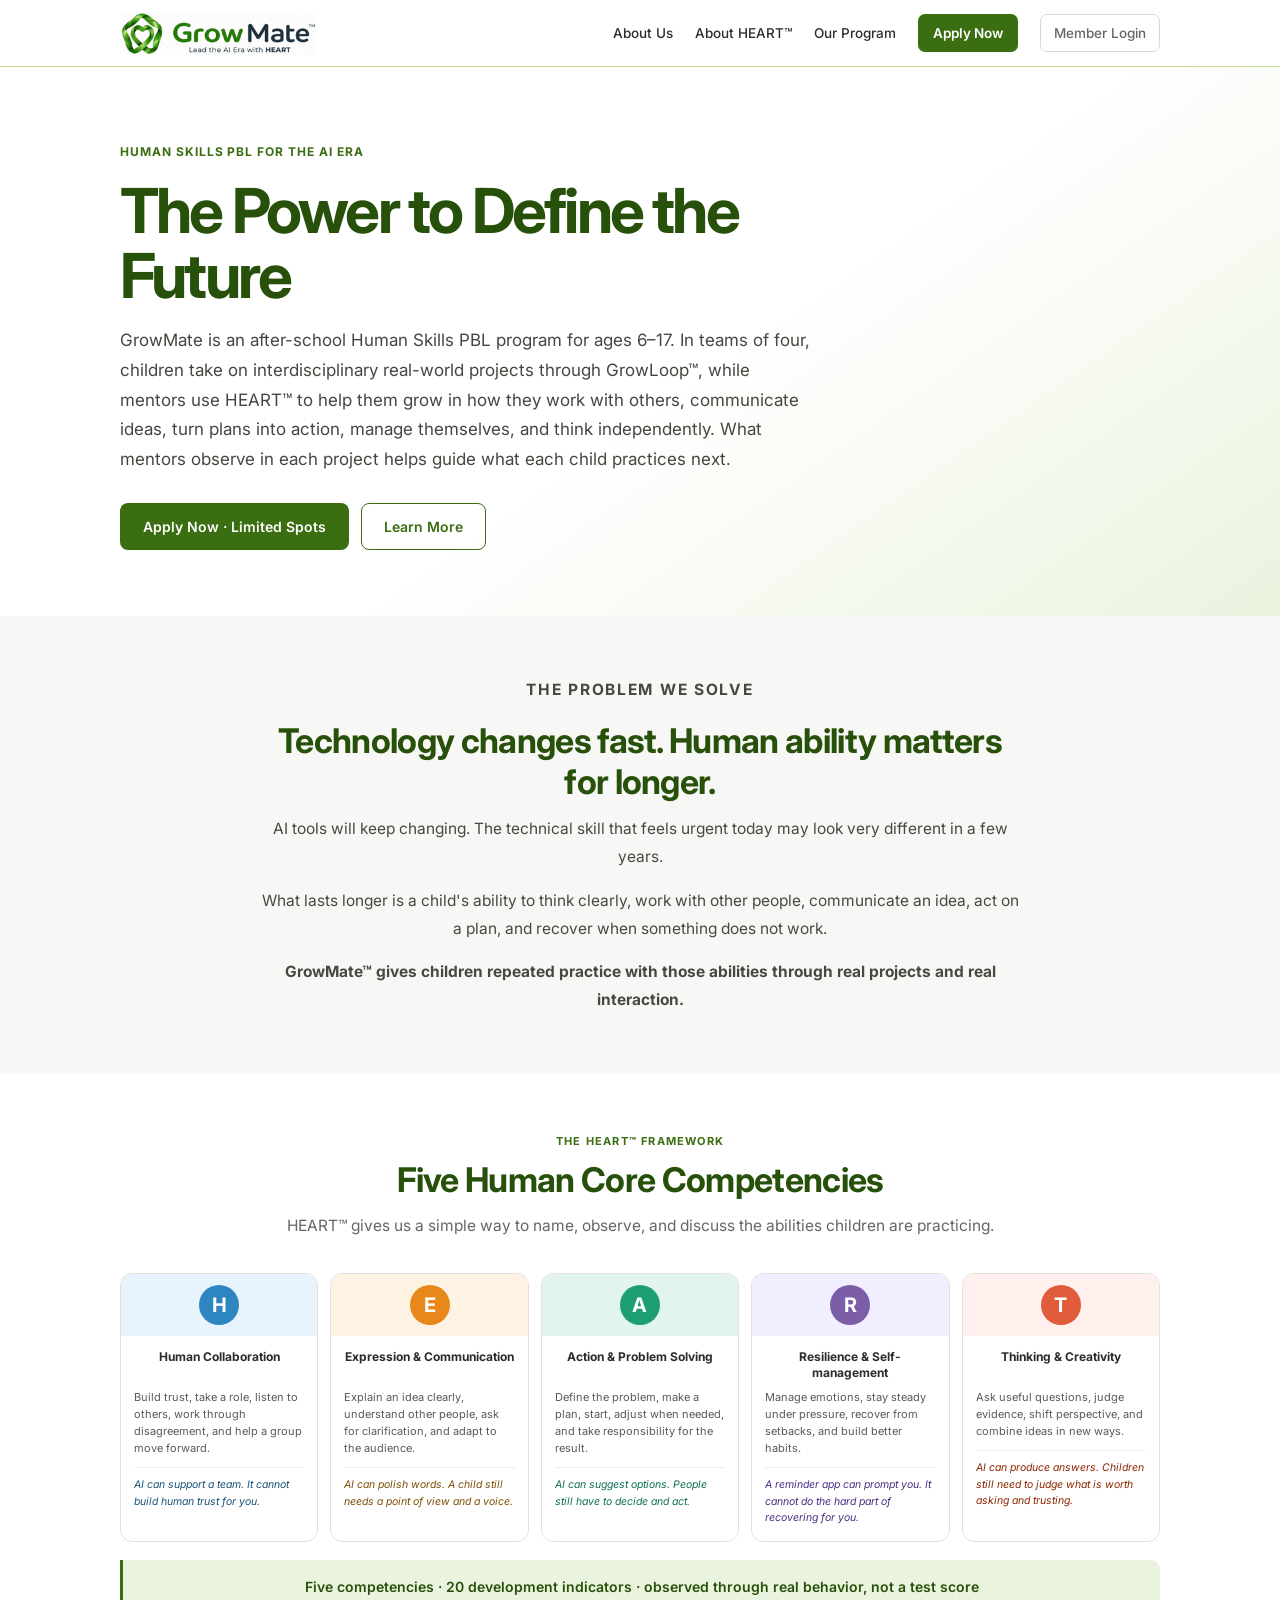
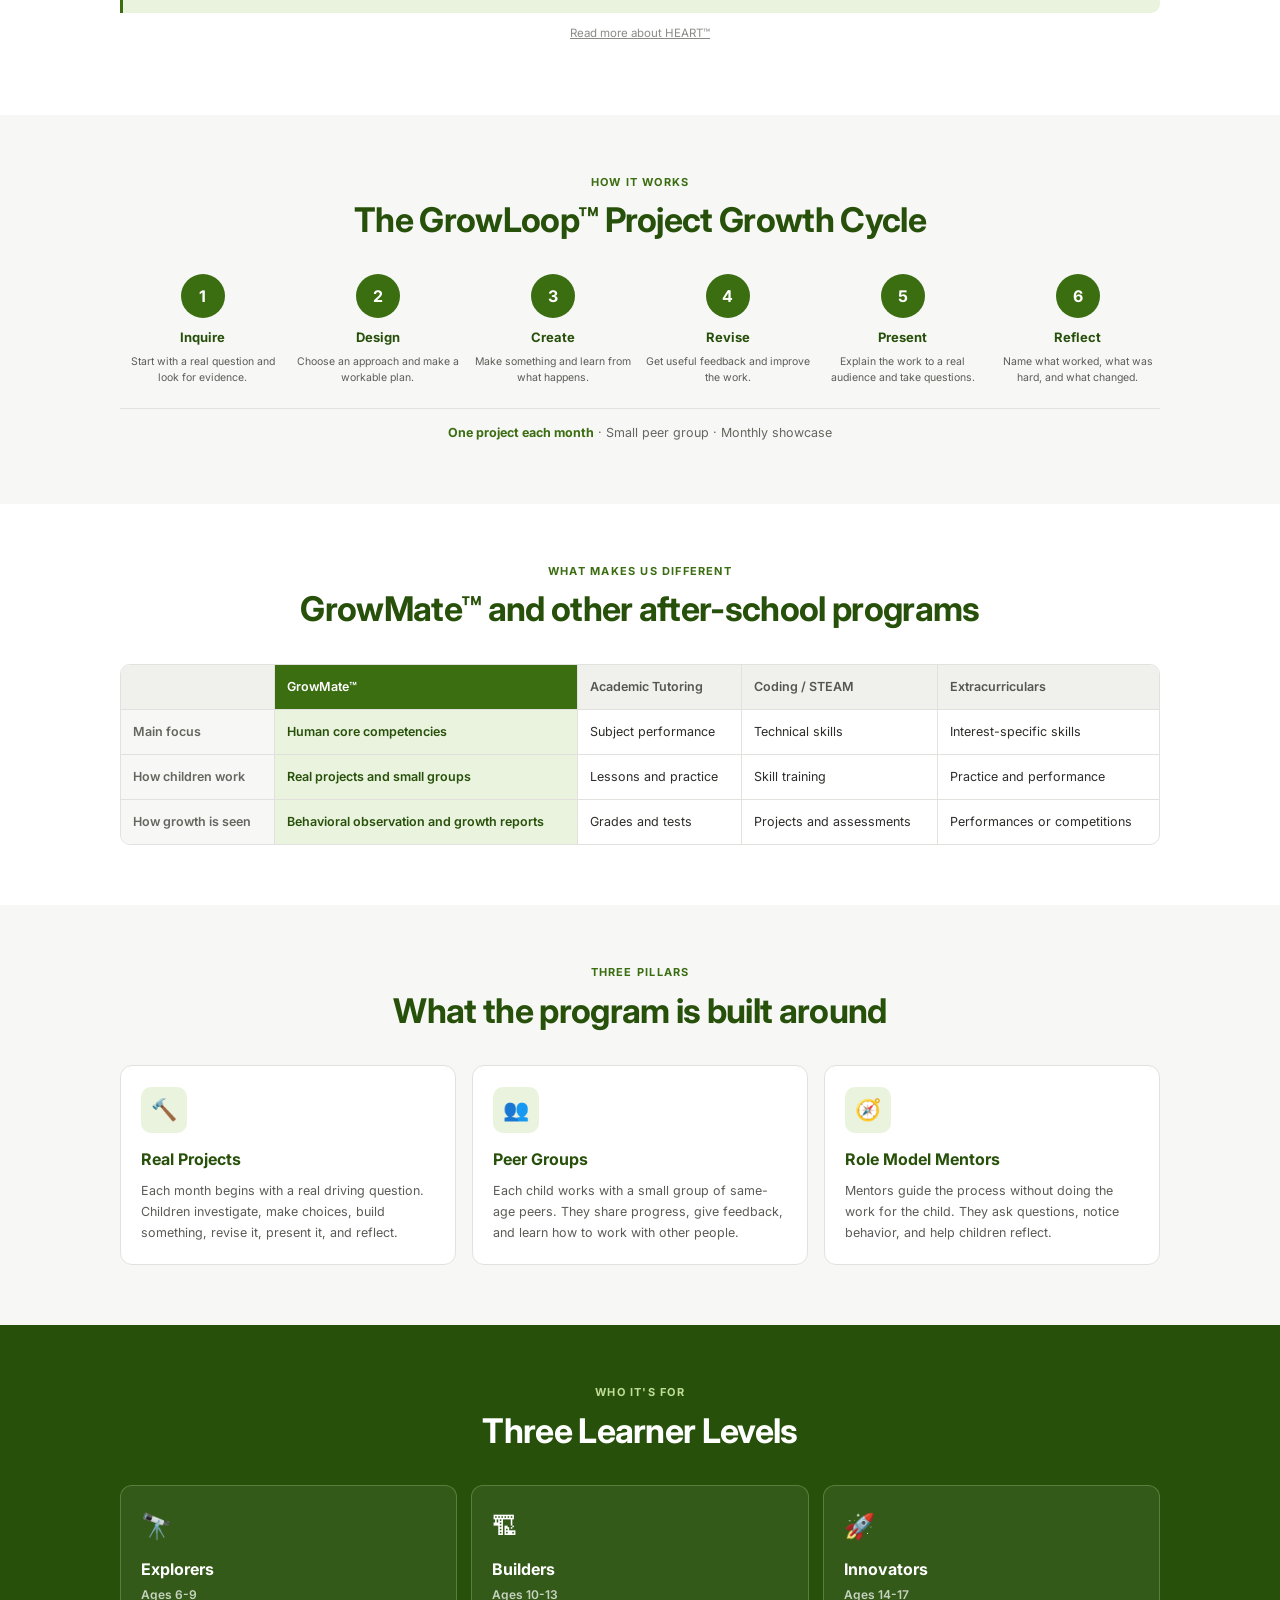
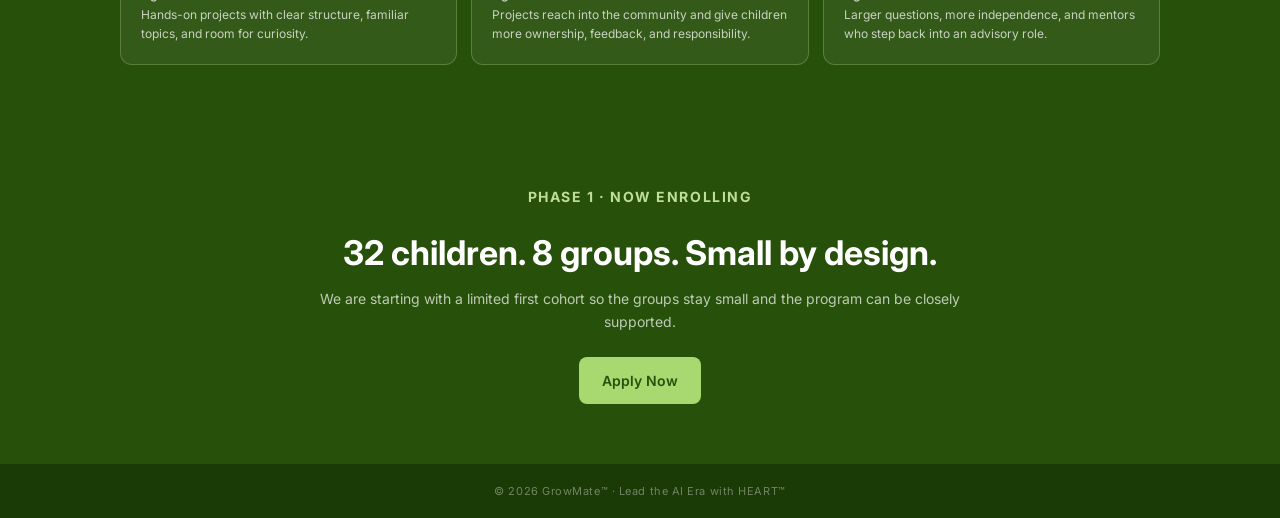
==== commit 39f551a8: "Add files via upload" ====
--- a/index.html
+++ b/index.html
@@ -3,7 +3,7 @@
 <head>
   <meta charset="utf-8">
   <meta name="viewport" content="width=device-width, initial-scale=1">
-  <meta name="description" content="GrowMate is an after-school PBL program for ages 6–17, built around real projects, peer groups, Role Model Mentors, and the HEART framework.">
+  <meta name="description" content="GrowMate is an after-school Human Skills PBL program for ages 6–17, where teams of four take on interdisciplinary real-world projects through GrowLoop™ and HEART™.">
   <title>GrowMate™ | Lead the AI Era with HEART™</title>
   <link rel="stylesheet" href="styles.css">
 </head>
@@ -23,13 +23,12 @@
     </nav>
   </div>
 </header>
-
 <main>
   <section class="home-hero">
     <div class="container">
-      <p class="eyebrow">Master AI. Stay Human.</p>
+      <p class="eyebrow">Human Skills PBL for the AI Era</p>
       <h1>The Power to Define the Future</h1>
-      <p>GrowMate™ is an after-school PBL program for ages 6–17. Through real projects, small peer groups, and Role Model Mentors, children develop five Human Core Competencies for an AI-driven world.</p>
+      <p>GrowMate is an after-school Human Skills PBL program for ages 6–17. In teams of four, children take on interdisciplinary real-world projects through GrowLoop™, while mentors use HEART™ to help them grow in how they work with others, communicate ideas, turn plans into action, manage themselves, and think independently. What mentors observe in each project helps guide what each child practices next.</p>
       <div class="button-row">
         <a class="button button-primary" href="https://forms.gle/WHR9NqtynUmUbWVZ9">Apply Now · Limited Spots</a>
         <a class="button button-secondary" href="#problem">Learn More</a>
@@ -40,10 +39,10 @@
   <section class="text-section" id="problem">
     <div class="narrow center prose">
       <p class="section-kicker">The Problem We Solve</p>
-      <h2 class="section-heading">Technology changes fast. Human ability lasts longer.</h2>
+      <h2 class="section-heading">Technology changes fast. Human ability matters for longer.</h2>
       <p>AI tools will keep changing. The technical skill that feels urgent today may look very different in a few years.</p>
-      <p>What lasts is a child’s ability to think clearly, learn how to learn, work with others, communicate ideas, act on a plan, and recover when things don’t work.</p>
-      <p><strong>GrowMate™ gives children repeated practice with these Human Core Competencies through real projects and real interaction.</strong></p>
+      <p>What lasts longer is a child's ability to think clearly, work with other people, communicate an idea, act on a plan, and recover when something does not work.</p>
+      <p><strong>GrowMate™ gives children repeated practice with those abilities through real projects and real interaction.</strong></p>
     </div>
   </section>
 
@@ -52,7 +51,7 @@
       <div class="section-head">
         <p class="section-kicker">The HEART™ Framework</p>
         <h2 class="section-heading">Five Human Core Competencies</h2>
-        <p class="section-intro">Together, these five Human Core Competencies cover how children work with others, communicate ideas, turn plans into action, manage themselves, and think independently.</p>
+        <p class="section-intro">HEART™ gives us a simple way to name, observe, and discuss the abilities children are practicing.</p>
       </div>
       <div class="heart-grid">
         <article class="heart-card">
@@ -61,22 +60,22 @@
         </article>
         <article class="heart-card">
           <div class="heart-top" style="background:#FEF3E2"><div class="heart-letter" style="background:#E8871A">E</div></div>
-          <div class="heart-body"><p class="heart-name">Expression &amp; Communication</p><p class="heart-desc">Explain an idea clearly, understand other people, ask for clarification, and adapt to the audience.</p><p class="heart-note" style="color:#7D4E00">AI can polish words. A child still needs a point of view and a voice.</p></div>
+          <div class="heart-body"><p class="heart-name">Expression & Communication</p><p class="heart-desc">Explain an idea clearly, understand other people, ask for clarification, and adapt to the audience.</p><p class="heart-note" style="color:#7D4E00">AI can polish words. A child still needs a point of view and a voice.</p></div>
         </article>
         <article class="heart-card">
           <div class="heart-top" style="background:#E1F5EE"><div class="heart-letter" style="background:#1D9E75">A</div></div>
-          <div class="heart-body"><p class="heart-name">Action &amp; Problem Solving</p><p class="heart-desc">Define the problem, make a plan, start, adjust when needed, and take responsibility for the result.</p><p class="heart-note" style="color:#0F6E56">AI can suggest options. People still have to decide and act.</p></div>
+          <div class="heart-body"><p class="heart-name">Action & Problem Solving</p><p class="heart-desc">Define the problem, make a plan, start, adjust when needed, and take responsibility for the result.</p><p class="heart-note" style="color:#0F6E56">AI can suggest options. People still have to decide and act.</p></div>
         </article>
         <article class="heart-card">
           <div class="heart-top" style="background:#F0EEFF"><div class="heart-letter" style="background:#7B5EA7">R</div></div>
-          <div class="heart-body"><p class="heart-name">Resilience &amp; Self-management</p><p class="heart-desc">Manage emotions, stay steady under pressure, recover from setbacks, and build better habits.</p><p class="heart-note" style="color:#4A2D82">AI can make things easier. It cannot build resilience for you.</p></div>
+          <div class="heart-body"><p class="heart-name">Resilience & Self-management</p><p class="heart-desc">Manage emotions, stay steady under pressure, recover from setbacks, and build better habits.</p><p class="heart-note" style="color:#4A2D82">A reminder app can prompt you. It cannot do the hard part of recovering for you.</p></div>
         </article>
         <article class="heart-card">
           <div class="heart-top" style="background:#FFF0ED"><div class="heart-letter" style="background:#E05C3A">T</div></div>
-          <div class="heart-body"><p class="heart-name">Thinking &amp; Creativity</p><p class="heart-desc">Ask useful questions, judge evidence, shift perspective, and combine ideas in new ways.</p><p class="heart-note" style="color:#8B2500">AI can produce answers. Children still need to judge what is worth asking and trusting.</p></div>
+          <div class="heart-body"><p class="heart-name">Thinking & Creativity</p><p class="heart-desc">Ask useful questions, judge evidence, shift perspective, and combine ideas in new ways.</p><p class="heart-note" style="color:#8B2500">AI can produce answers. Children still need to judge what is worth asking and trusting.</p></div>
         </article>
       </div>
-      <div class="heart-summary">Five competencies · 30 development indicators · observed through real behavior, not a test score</div>
+      <div class="heart-summary">Five competencies · 20 development indicators · observed through real behavior, not a test score</div>
       <p class="small-note"><a href="heart.html">Read more about HEART™</a></p>
     </div>
   </section>
@@ -86,9 +85,8 @@
       <div class="section-head">
         <p class="section-kicker">How It Works</p>
         <h2 class="section-heading">The GrowLoop™ Project Growth Cycle</h2>
-        <p class="section-intro">Children build HEART™ competencies through real PBL projects, moving through six steps from inquiry to reflection.</p>
       </div>
-      <div class="loop-grid loop-grid-arrows">
+      <div class="loop-grid">
         <div class="loop-step"><div class="loop-number">1</div><p class="loop-name">Inquire</p><p class="loop-desc">Start with a real question and look for evidence.</p></div>
         <div class="loop-step"><div class="loop-number">2</div><p class="loop-name">Design</p><p class="loop-desc">Choose an approach and make a workable plan.</p></div>
         <div class="loop-step"><div class="loop-number">3</div><p class="loop-name">Create</p><p class="loop-desc">Make something and learn from what happens.</p></div>
@@ -102,18 +100,14 @@
 
   <section>
     <div class="container">
-      <div class="section-head">
-        <p class="section-kicker">What Makes Us Different</p>
-        <h2 class="section-heading">GrowMate™ and other after-school programs</h2>
-        <p class="compare-slogan"><span>Tutoring teaches kids to answer questions.</span><strong>GrowMate teaches kids to turn ideas into action.</strong></p>
-      </div>
+      <div class="section-head"><p class="section-kicker">What Makes Us Different</p><h2 class="section-heading">GrowMate™ and other after-school programs</h2></div>
       <div class="table-wrap">
-        <table class="compare compare-centered">
+        <table class="compare">
           <thead><tr><th></th><th class="gm">GrowMate™</th><th>Academic Tutoring</th><th>Coding / STEAM</th><th>Extracurriculars</th></tr></thead>
           <tbody>
-            <tr><td class="label">Main focus</td><td class="gm">Human Core Competencies</td><td>Subject performance</td><td>Technical skills</td><td>Interest-specific skills</td></tr>
+            <tr><td class="label">Main focus</td><td class="gm">Human core competencies</td><td>Subject performance</td><td>Technical skills</td><td>Interest-specific skills</td></tr>
             <tr><td class="label">How children work</td><td class="gm">Real projects and small groups</td><td>Lessons and practice</td><td>Skill training</td><td>Practice and performance</td></tr>
-            <tr><td class="label">How growth is seen</td><td class="gm">Behavioral observation and HEART™ Growth Reports</td><td>Grades and tests</td><td>Projects and assessments</td><td>Performances or competitions</td></tr>
+            <tr><td class="label">How growth is seen</td><td class="gm">Behavioral observation and growth reports</td><td>Grades and tests</td><td>Projects and assessments</td><td>Performances or competitions</td></tr>
           </tbody>
         </table>
       </div>
@@ -125,7 +119,7 @@
       <div class="section-head"><p class="section-kicker">Three Pillars</p><h2 class="section-heading">What the program is built around</h2></div>
       <div class="three-grid">
         <article class="simple-card"><div class="icon-box">🔨</div><h3>Real Projects</h3><p>Each month begins with a real driving question. Children investigate, make choices, build something, revise it, present it, and reflect.</p></article>
-        <article class="simple-card"><div class="icon-box">👥</div><h3>Peer Groups</h3><p>Each child works with three same-age peers. They share progress, give feedback, and learn how to work with other people.</p></article>
+        <article class="simple-card"><div class="icon-box">👥</div><h3>Peer Groups</h3><p>Each child works with a small group of same-age peers. They share progress, give feedback, and learn how to work with other people.</p></article>
         <article class="simple-card"><div class="icon-box">🧭</div><h3>Role Model Mentors</h3><p>Mentors guide the process without doing the work for the child. They ask questions, notice behavior, and help children reflect.</p></article>
       </div>
     </div>
@@ -135,25 +129,22 @@
     <div class="container">
       <div class="section-head"><p class="section-kicker">Who It's For</p><h2 class="section-heading">Three Learner Levels</h2></div>
       <div class="level-grid">
-        <article class="level-card"><div class="level-icon">🔭</div><h3>Explorers</h3><p class="level-age">Ages 6–9</p><p>Hands-on projects rooted in everyday life, with clear structure and room for curiosity.</p></article>
-        <article class="level-card"><div class="level-icon">🏗</div><h3>Builders</h3><p class="level-age">Ages 10–13</p><p>Projects move into the community, with more ownership, feedback, and responsibility.</p></article>
-        <article class="level-card"><div class="level-icon">🚀</div><h3>Innovators</h3><p class="level-age">Ages 14–17</p><p>Larger questions, greater independence, and mentors who step back into an advisory role.</p></article>
+        <article class="level-card"><div class="level-icon">🔭</div><h3>Explorers</h3><p class="level-age">Ages 6-9</p><p>Hands-on projects with clear structure, familiar topics, and room for curiosity.</p></article>
+        <article class="level-card"><div class="level-icon">🏗</div><h3>Builders</h3><p class="level-age">Ages 10-13</p><p>Projects reach into the community and give children more ownership, feedback, and responsibility.</p></article>
+        <article class="level-card"><div class="level-icon">🚀</div><h3>Innovators</h3><p class="level-age">Ages 14-17</p><p>Larger questions, more independence, and mentors who step back into an advisory role.</p></article>
       </div>
     </div>
   </section>
 
-  <section class="cta founding-cta">
+  <section class="cta">
     <div class="container">
-      <p class="section-kicker">Phase 1 · Founding Cohort</p>
+      <p class="section-kicker">Phase 1 · Now Enrolling</p>
       <h2>32 children. 8 groups. Small by design.</h2>
-      <p>Our first cohort is limited to 32 children across 8 carefully matched groups.</p>
-      <p class="cta-emphasis">Be part of GrowMate™ from the beginning.</p>
+      <p>We are starting with a limited first cohort so the groups stay small and the program can be closely supported.</p>
       <a class="button button-accent" href="https://forms.gle/WHR9NqtynUmUbWVZ9">Apply Now</a>
-      <p class="cta-small">Limited to 32 children</p>
     </div>
   </section>
 </main>
-
 <footer class="site-footer">© 2026 GrowMate™ · Lead the AI Era with HEART™</footer>
 <script src="site.js"></script>
 </body>
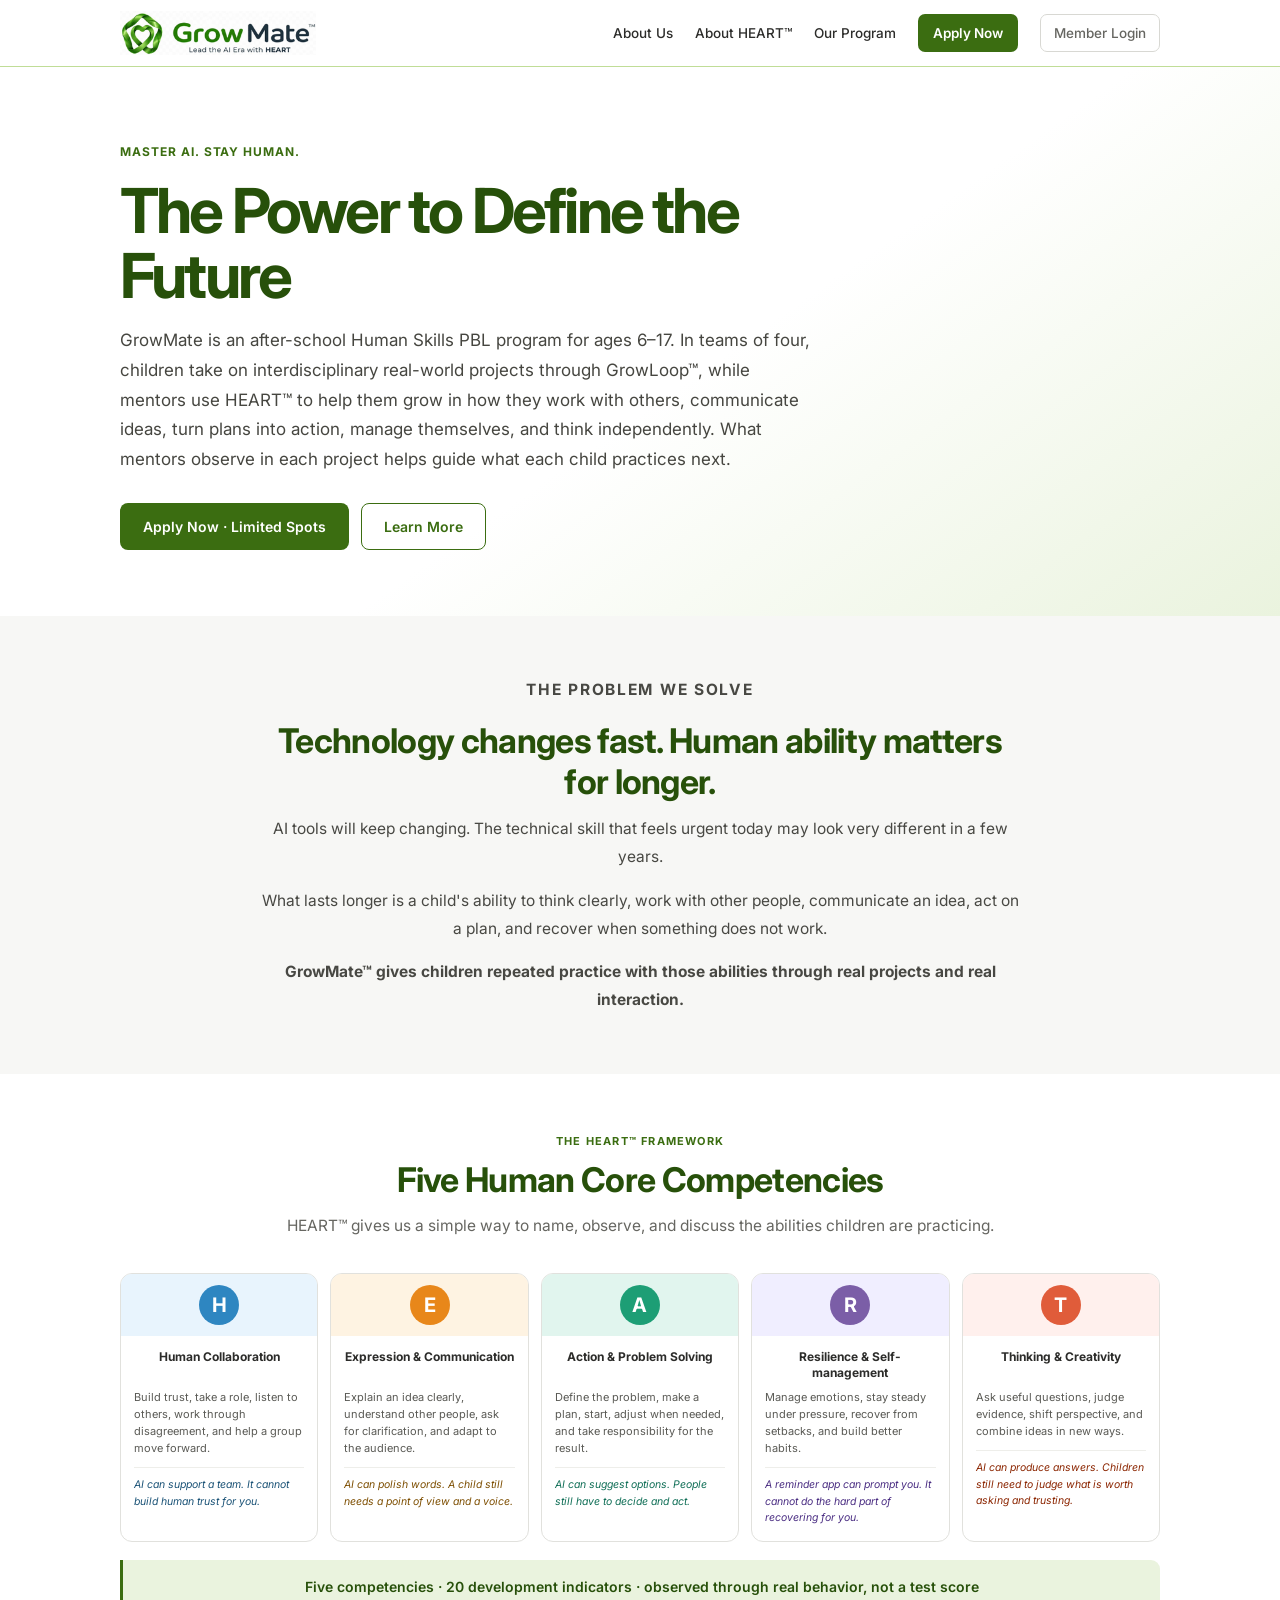
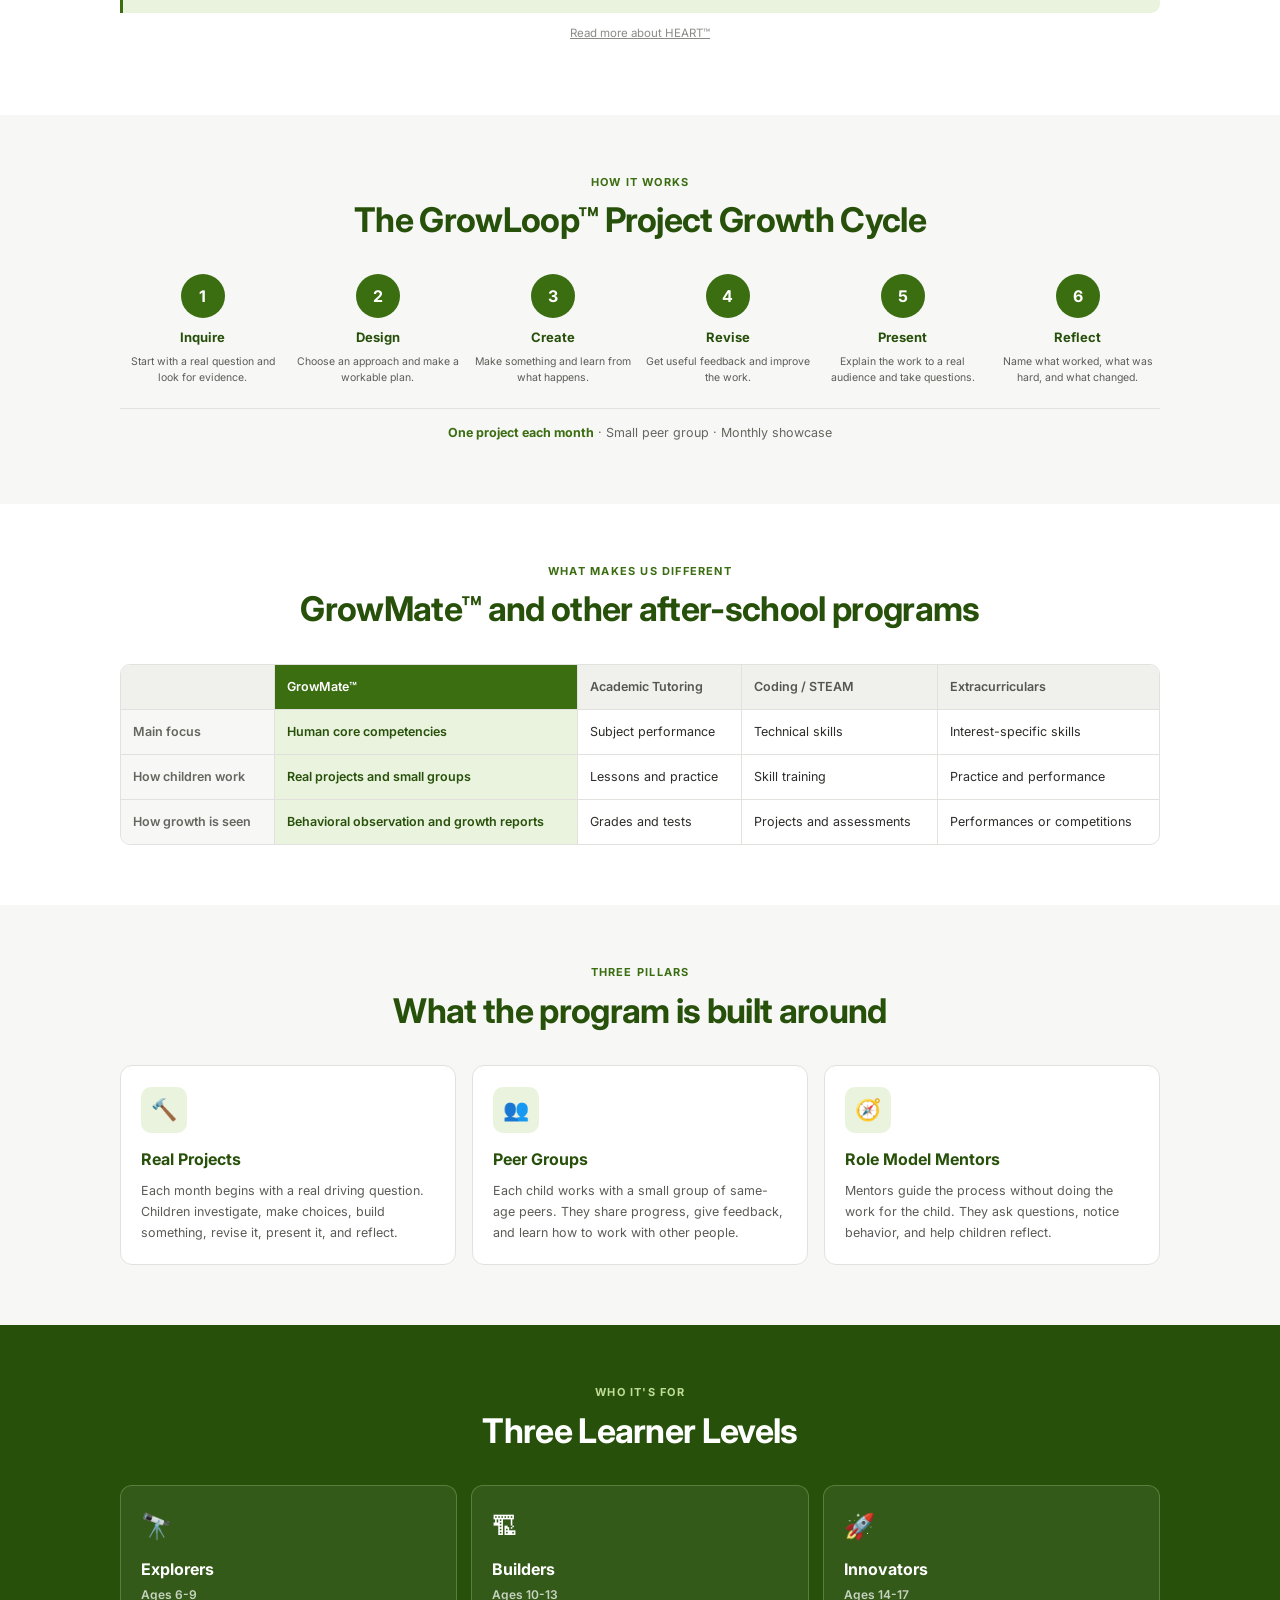
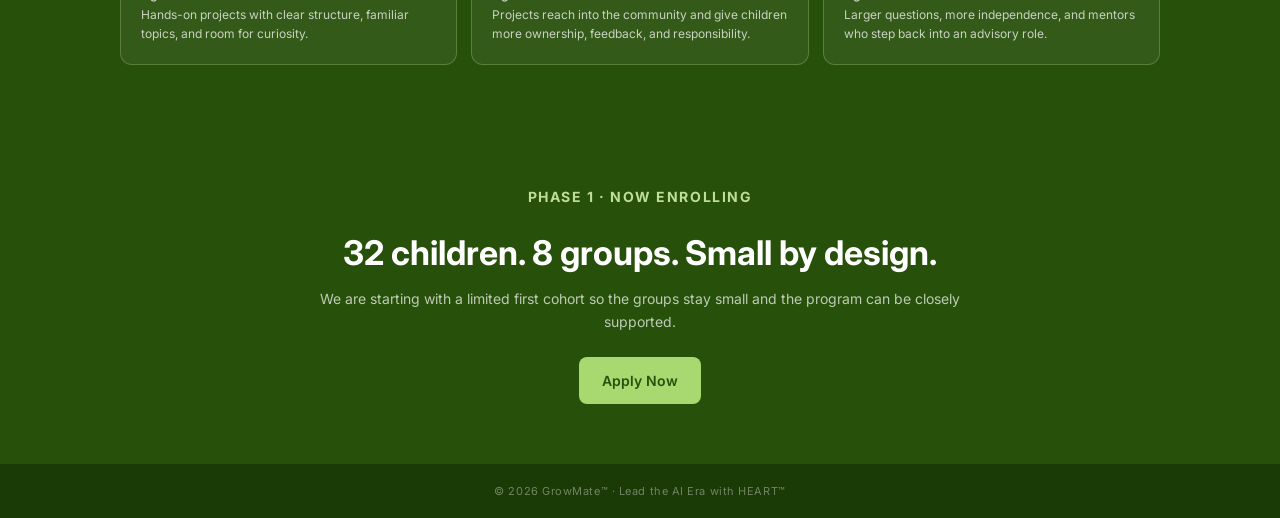
==== commit 534f01e5: "Add files via upload" ====
--- a/index.html
+++ b/index.html
@@ -26,7 +26,7 @@
 <main>
   <section class="home-hero">
     <div class="container">
-      <p class="eyebrow">Human Skills PBL for the AI Era</p>
+      <p class="eyebrow">MASTER AI. STAY HUMAN.</p>
       <h1>The Power to Define the Future</h1>
       <p>GrowMate is an after-school Human Skills PBL program for ages 6–17. In teams of four, children take on interdisciplinary real-world projects through GrowLoop™, while mentors use HEART™ to help them grow in how they work with others, communicate ideas, turn plans into action, manage themselves, and think independently. What mentors observe in each project helps guide what each child practices next.</p>
       <div class="button-row">
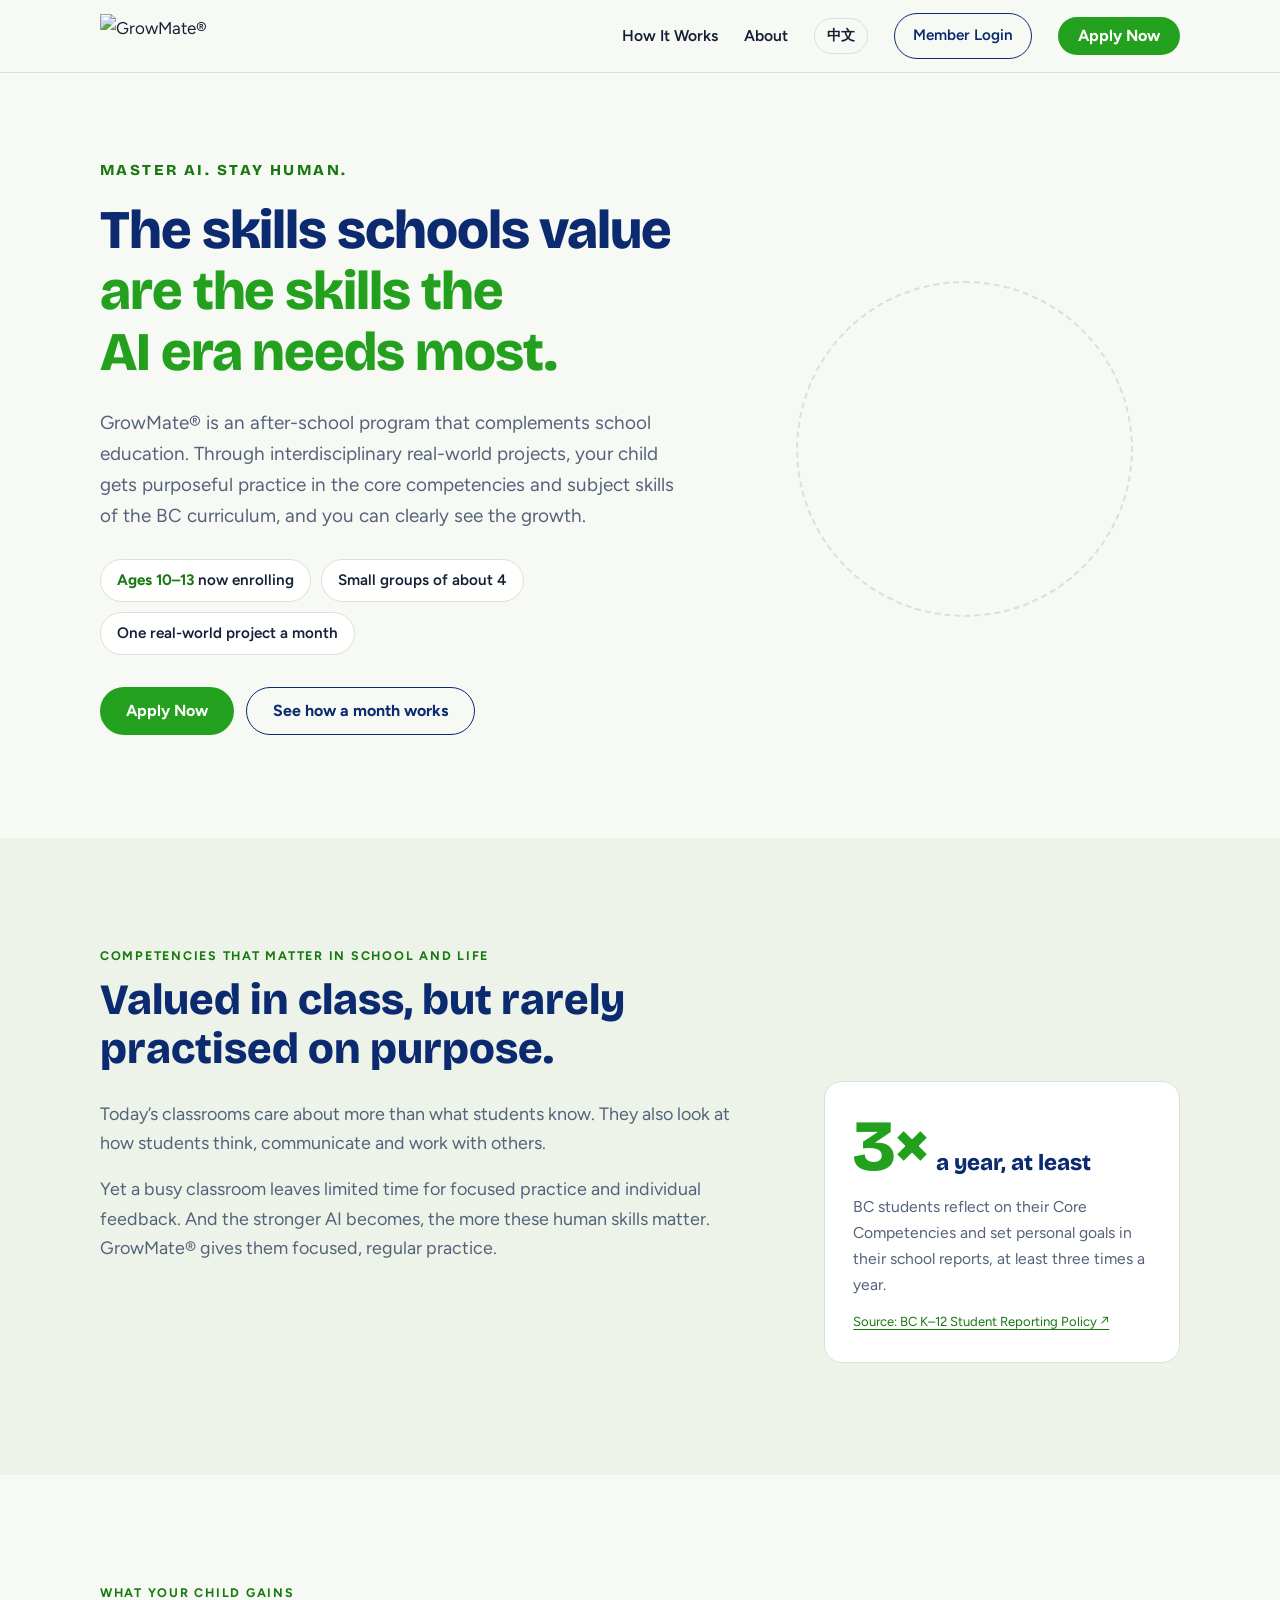
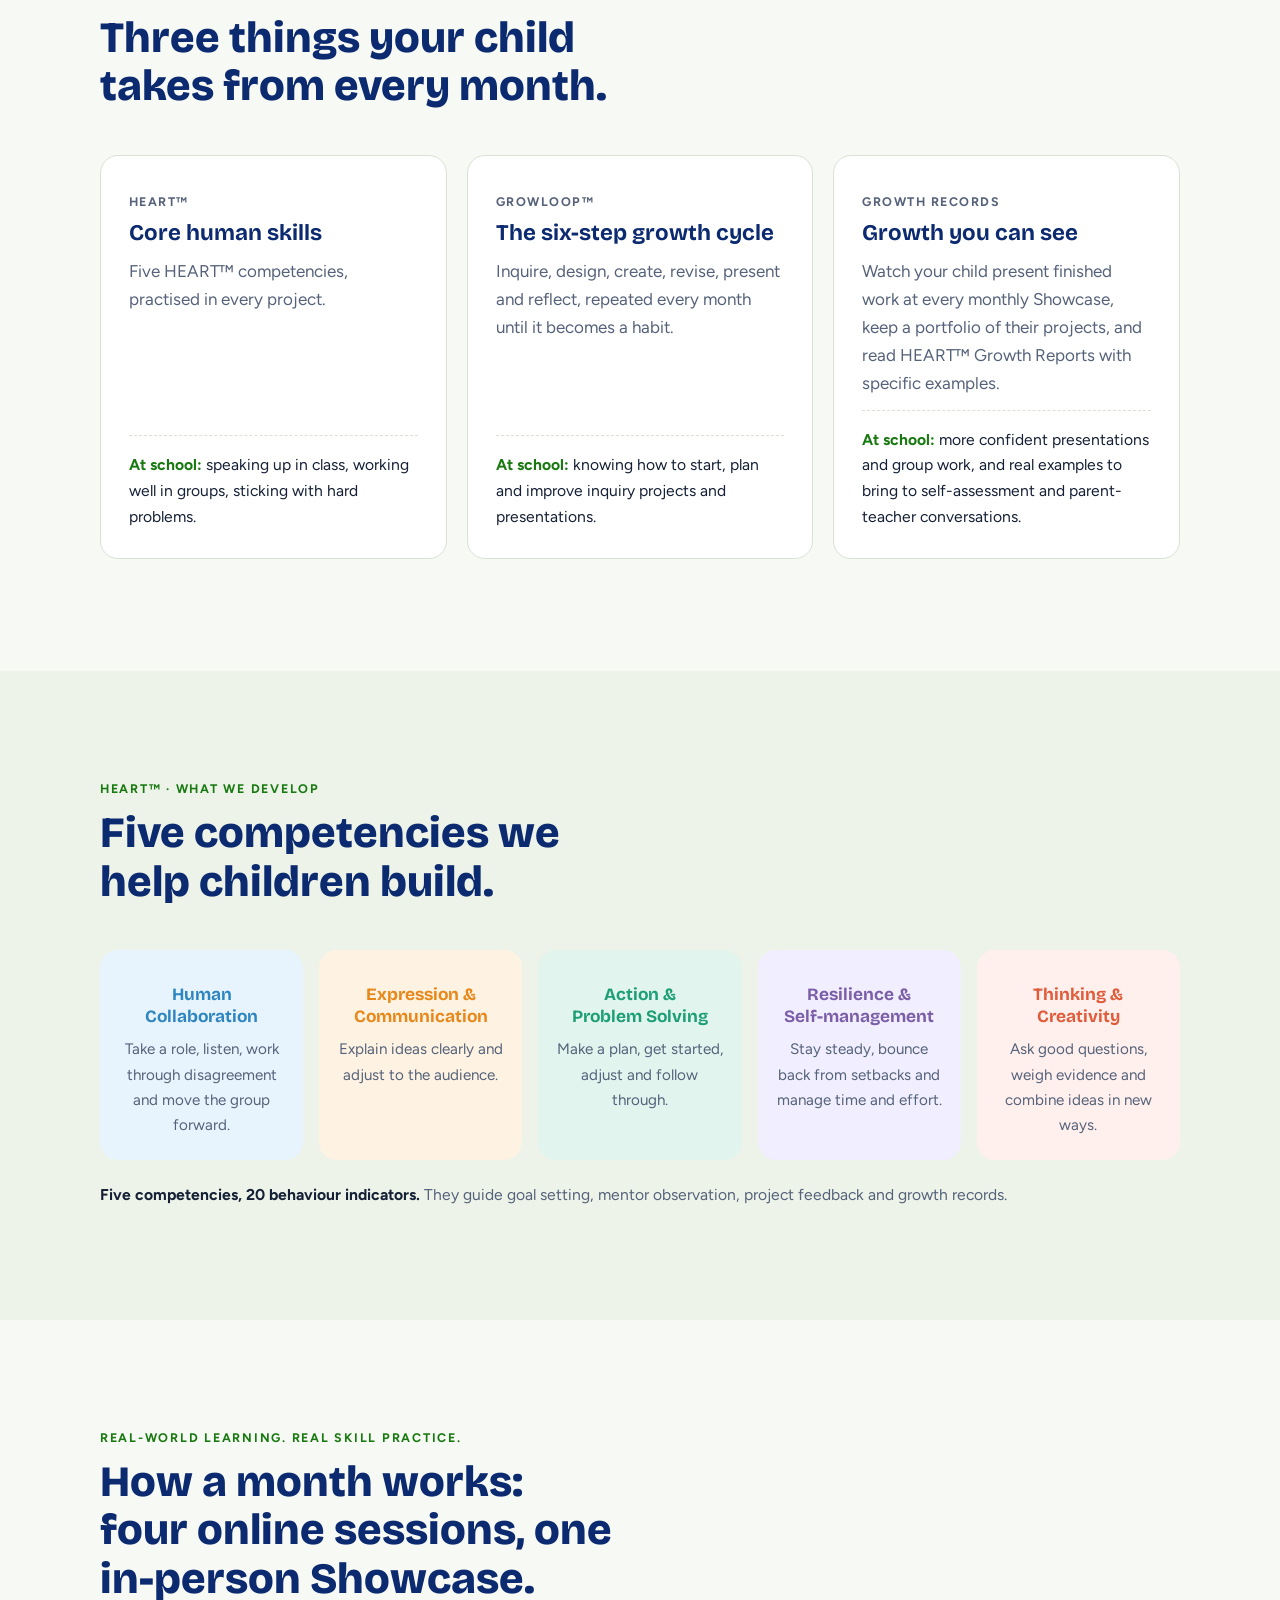
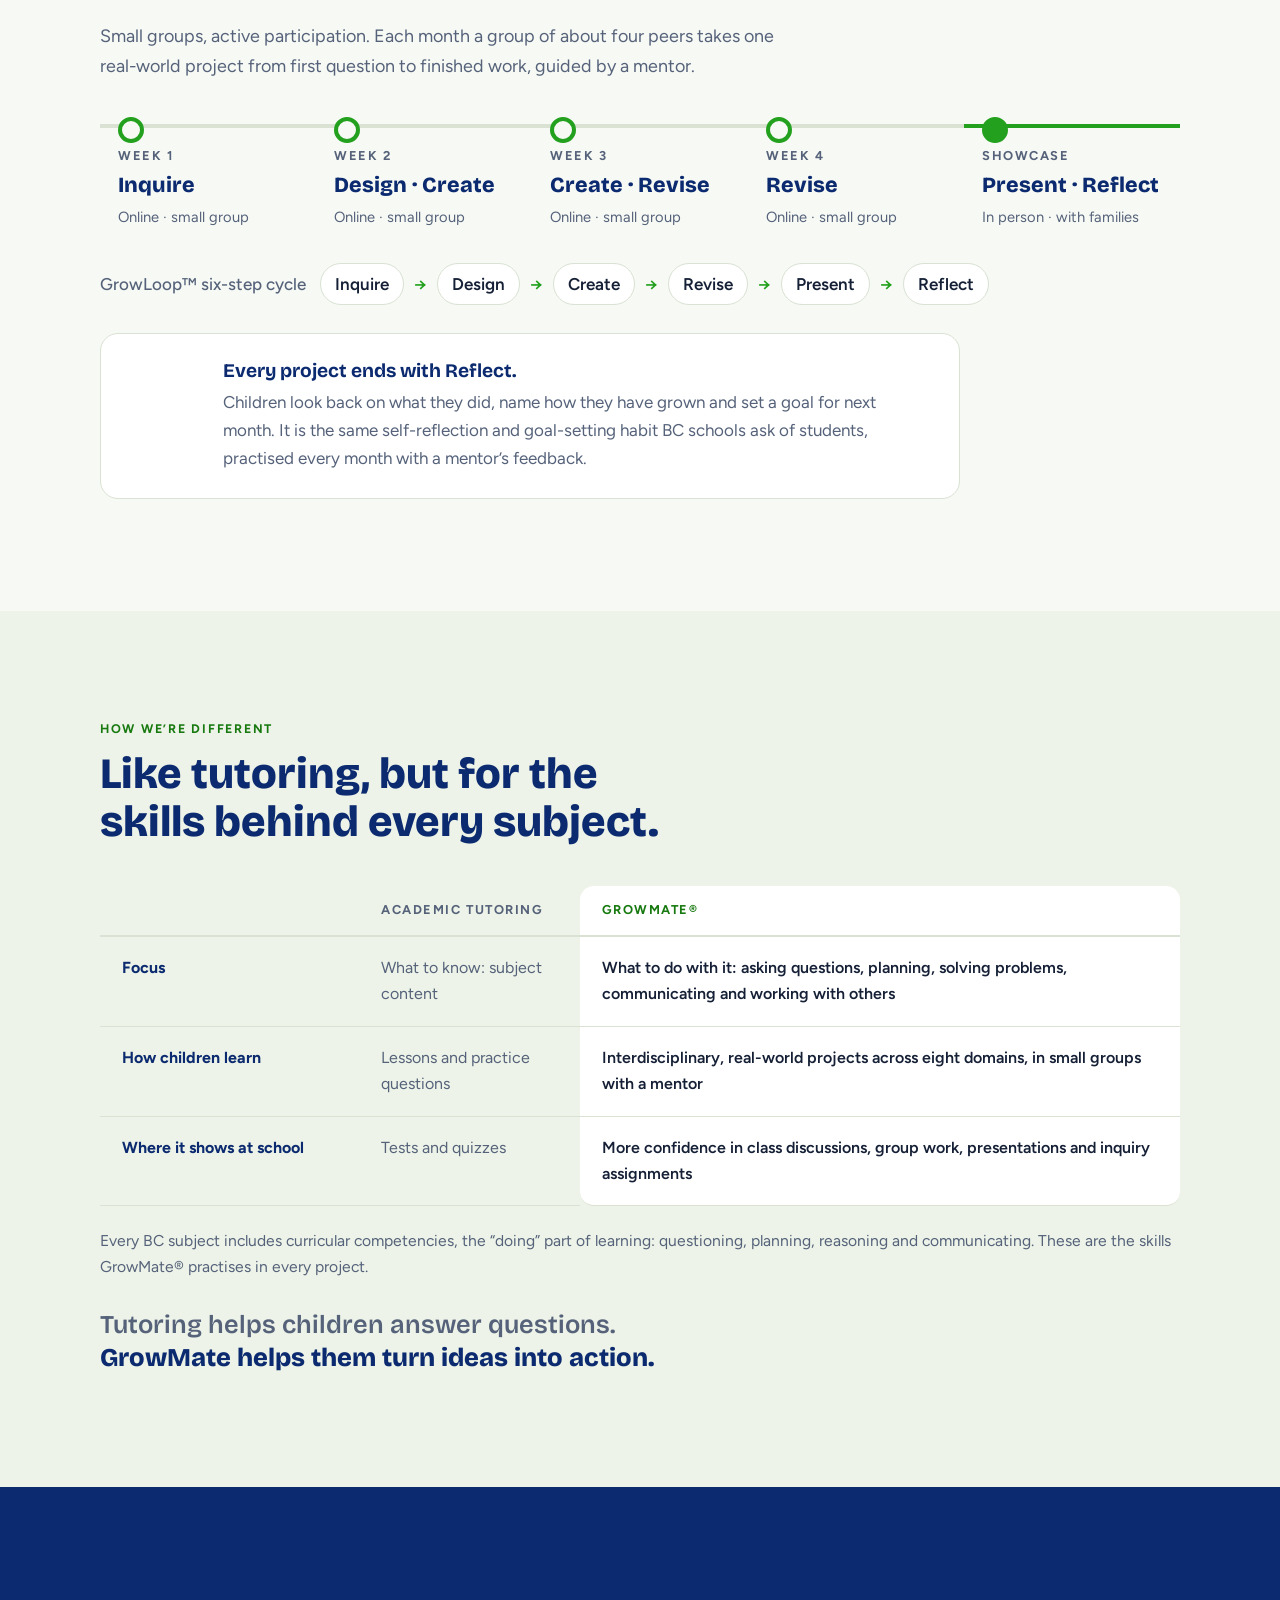
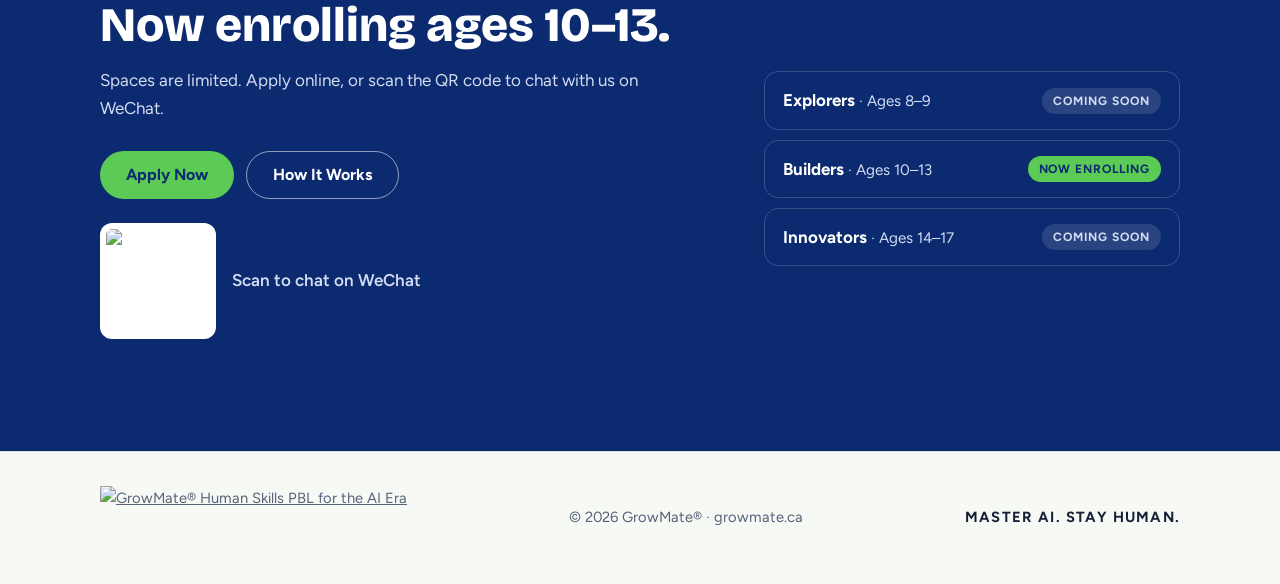
==== commit 70d4c63a: "Update homepage interface" ====
--- a/index.html
+++ b/index.html
@@ -1,151 +1,240 @@
+<!doctype html><html><head><meta charset=utf8><meta name=viewport content="width=device-width,initial-scale=1,viewport-fit=cover"><style>:root{color-scheme:light;box-sizing:border-box;padding-top:env(safe-area-inset-top,0px);padding-bottom:env(safe-area-inset-bottom,0px)}html{scroll-padding-top:env(safe-area-inset-top,0px)}body{margin:0;padding:0;font:14px -apple-system,BlinkMacSystemFont,sans-serif;background:#fff;color:#000}img{max-width:100%}[hidden]:not([hidden=until-found i]){display:none!important}</style></head><body>
 <!doctype html>
 <html lang="en">
 <head>
-  <meta charset="utf-8">
-  <meta name="viewport" content="width=device-width, initial-scale=1">
-  <meta name="description" content="GrowMate is an after-school Human Skills PBL program for ages 6–17, where teams of four take on interdisciplinary real-world projects through GrowLoop™ and HEART™.">
-  <title>GrowMate™ | Lead the AI Era with HEART™</title>
-  <link rel="stylesheet" href="styles.css">
+<meta charset="utf-8">
+<meta name="viewport" content="width=device-width, initial-scale=1, viewport-fit=cover">
+<title>GrowMate® Human Skills PBL</title>
+<meta name="claude:viewport-fit-sides" content="cover">
+<meta name="description" content="GrowMate® is after-school project-based learning for ages 10–13. Children practise the skills schools value through real projects in small groups, and parents see the growth.">
+<link rel="preconnect" href="https://fonts.googleapis.com">
+<link rel="preconnect" href="https://fonts.gstatic.com" crossorigin>
+<link rel="stylesheet" href="https://fonts.googleapis.com/css2?family=Bricolage+Grotesque:opsz,wght@12..96,600;12..96,800&family=Figtree:wght@400;500;600;700&display=swap">
+<link rel="stylesheet" href="styles.css">
 </head>
 <body>
+
 <header class="site-header">
-  <div class="container nav">
+  <div class="wrap nav">
     <a class="brand" href="index.html" aria-label="GrowMate home">
-      <img src="GrowMate.png" alt="GrowMate, Lead the AI Era with HEART">
+      <img class="logo-light" src="images/logo-header.svg" alt="GrowMate®">
+      <img class="logo-dark" src="images/logo-header-dark.svg" alt="GrowMate®">
     </a>
-    <button class="nav-toggle" type="button" aria-label="Open navigation" aria-expanded="false">☰</button>
-    <nav class="nav-links" aria-label="Primary navigation">
-      <a href="about.html">About Us</a>
-      <a href="heart.html">About HEART™</a>
-      <a href="program.html">Our Program</a>
-      <a class="nav-apply" href="https://forms.gle/WHR9NqtynUmUbWVZ9">Apply Now</a>
-      <a class="member-link" href="#" aria-disabled="true" title="Membership section coming next">Member Login</a>
+    <button class="nav-toggle" type="button" aria-expanded="false" aria-controls="nav-links">Menu</button>
+    <nav class="nav-links" id="nav-links" aria-label="Main">
+      <a href="how-it-works.html">How It Works</a>
+      <a href="about.html">About</a>
+      <a class="lang" href="zh/index.html" lang="zh">中文</a>
+      <a class="login" href="MEMBER-LOGIN-URL">Member Login</a>
+      <a class="btn btn-primary" href="https://forms.gle/WHR9NqtynUmUbWVZ9">Apply Now</a>
     </nav>
   </div>
 </header>
+
 <main>
-  <section class="home-hero">
-    <div class="container">
-      <p class="eyebrow">MASTER AI. STAY HUMAN.</p>
-      <h1>The Power to Define the Future</h1>
-      <p>GrowMate is an after-school Human Skills PBL program for ages 6–17. In teams of four, children take on interdisciplinary real-world projects through GrowLoop™, while mentors use HEART™ to help them grow in how they work with others, communicate ideas, turn plans into action, manage themselves, and think independently. What mentors observe in each project helps guide what each child practices next.</p>
-      <div class="button-row">
-        <a class="button button-primary" href="https://forms.gle/WHR9NqtynUmUbWVZ9">Apply Now · Limited Spots</a>
-        <a class="button button-secondary" href="#problem">Learn More</a>
-      </div>
-    </div>
-  </section>
-
-  <section class="text-section" id="problem">
-    <div class="narrow center prose">
-      <p class="section-kicker">The Problem We Solve</p>
-      <h2 class="section-heading">Technology changes fast. Human ability matters for longer.</h2>
-      <p>AI tools will keep changing. The technical skill that feels urgent today may look very different in a few years.</p>
-      <p>What lasts longer is a child's ability to think clearly, work with other people, communicate an idea, act on a plan, and recover when something does not work.</p>
-      <p><strong>GrowMate™ gives children repeated practice with those abilities through real projects and real interaction.</strong></p>
-    </div>
-  </section>
-
-  <section>
-    <div class="container">
-      <div class="section-head">
-        <p class="section-kicker">The HEART™ Framework</p>
-        <h2 class="section-heading">Five Human Core Competencies</h2>
-        <p class="section-intro">HEART™ gives us a simple way to name, observe, and discuss the abilities children are practicing.</p>
-      </div>
+
+  <!-- 1. Hero -->
+  <section class="hero">
+    <div class="wrap hero-grid">
+      <div>
+        <p class="slogan">MASTER AI. STAY HUMAN.</p>
+        <h1>The skills schools value <span>are the skills the AI era needs most.</span></h1>
+        <p class="lead">GrowMate® is an after-school program that complements school education. Through interdisciplinary real-world projects, your child gets purposeful practice in the core competencies and subject skills of the BC curriculum, and you can clearly see the growth.</p>
+        <ul class="facts">
+          <li><strong>Ages 10–13</strong> now enrolling</li>
+          <li>Small groups of about 4</li>
+          <li>One real-world project a month</li>
+        </ul>
+        <div class="cta-row">
+          <a class="btn btn-primary" href="https://forms.gle/WHR9NqtynUmUbWVZ9">Apply Now</a>
+          <a class="btn btn-ghost" href="#how">See how a month works</a>
+        </div>
+      </div>
+      <div class="badge-ring" aria-hidden="true">
+        <div class="tree"><img src="images/logo-mark-lg.png" alt=""></div>
+        <img class="b b1" src="images/heart-h.png" alt="">
+        <img class="b b2" src="images/heart-e.png" alt="">
+        <img class="b b3" src="images/heart-a.png" alt="">
+        <img class="b b4" src="images/heart-r.png" alt="">
+        <img class="b b5" src="images/heart-t.png" alt="">
+      </div>
+    </div>
+  </section>
+
+  <!-- 2. Why it matters -->
+  <section class="band band-tint">
+    <div class="wrap">
+      <p class="kicker">Competencies that matter in school and life</p>
+      <h2 class="section-title">Valued in class, but rarely practised on purpose.</h2>
+      <div class="why-grid">
+        <div class="why-copy lead">
+          <p>Today’s classrooms care about more than what students know. They also look at how students think, communicate and work with others.</p>
+          <p>Yet a busy classroom leaves limited time for focused practice and individual feedback. And the stronger AI becomes, the more these human skills matter. GrowMate® gives them focused, regular practice.</p>
+        </div>
+        <aside class="stat">
+          <div class="num">3×<small>a year, at least</small></div>
+          <p>BC students reflect on their Core Competencies and set personal goals in their school reports, at least three times a year.</p>
+          <a class="src" href="https://www2.gov.bc.ca/gov/content/education-training/k-12/administration/legislation-policy/public-schools/student-reporting" target="_blank" rel="noopener">Source: BC K–12 Student Reporting Policy ↗</a>
+        </aside>
+      </div>
+    </div>
+  </section>
+
+  <!-- 3. What your child gains -->
+  <section class="band">
+    <div class="wrap">
+      <p class="kicker">What your child gains</p>
+      <h2 class="section-title">Three things your child takes from every month.</h2>
+      <div class="gains">
+        <article class="gain">
+          <img src="images/heart-tree.png" alt="">
+          <span class="tag">HEART™</span>
+          <h3>Core human skills</h3>
+          <p>Five HEART™ competencies, practised in every project.</p>
+          <p class="at-school"><b>At school:</b> speaking up in class, working well in groups, sticking with hard problems.</p>
+        </article>
+        <article class="gain">
+          <img src="images/explorer.png" alt="">
+          <span class="tag">GrowLoop™</span>
+          <h3>The six-step growth cycle</h3>
+          <p>Inquire, design, create, revise, present and reflect, repeated every month until it becomes a habit.</p>
+          <p class="at-school"><b>At school:</b> knowing how to start, plan and improve inquiry projects and presentations.</p>
+        </article>
+        <article class="gain">
+          <img src="images/sprout.png" alt="">
+          <span class="tag">Growth records</span>
+          <h3>Growth you can see</h3>
+          <p>Watch your child present finished work at every monthly Showcase, keep a portfolio of their projects, and read HEART™ Growth Reports with specific examples.</p>
+          <p class="at-school"><b>At school:</b> more confident presentations and group work, and real examples to bring to self-assessment and parent-teacher conversations.</p>
+        </article>
+      </div>
+    </div>
+  </section>
+
+  <!-- 4. HEART -->
+  <section class="band band-tint" id="heart">
+    <div class="wrap">
+      <p class="kicker">HEART™ · What we develop</p>
+      <h2 class="section-title">Five competencies we help children build.</h2>
       <div class="heart-grid">
-        <article class="heart-card">
-          <div class="heart-top" style="background:#E8F4FD"><div class="heart-letter" style="background:#2E86C1">H</div></div>
-          <div class="heart-body"><p class="heart-name">Human Collaboration</p><p class="heart-desc">Build trust, take a role, listen to others, work through disagreement, and help a group move forward.</p><p class="heart-note" style="color:#1A5276">AI can support a team. It cannot build human trust for you.</p></div>
-        </article>
-        <article class="heart-card">
-          <div class="heart-top" style="background:#FEF3E2"><div class="heart-letter" style="background:#E8871A">E</div></div>
-          <div class="heart-body"><p class="heart-name">Expression & Communication</p><p class="heart-desc">Explain an idea clearly, understand other people, ask for clarification, and adapt to the audience.</p><p class="heart-note" style="color:#7D4E00">AI can polish words. A child still needs a point of view and a voice.</p></div>
-        </article>
-        <article class="heart-card">
-          <div class="heart-top" style="background:#E1F5EE"><div class="heart-letter" style="background:#1D9E75">A</div></div>
-          <div class="heart-body"><p class="heart-name">Action & Problem Solving</p><p class="heart-desc">Define the problem, make a plan, start, adjust when needed, and take responsibility for the result.</p><p class="heart-note" style="color:#0F6E56">AI can suggest options. People still have to decide and act.</p></div>
-        </article>
-        <article class="heart-card">
-          <div class="heart-top" style="background:#F0EEFF"><div class="heart-letter" style="background:#7B5EA7">R</div></div>
-          <div class="heart-body"><p class="heart-name">Resilience & Self-management</p><p class="heart-desc">Manage emotions, stay steady under pressure, recover from setbacks, and build better habits.</p><p class="heart-note" style="color:#4A2D82">A reminder app can prompt you. It cannot do the hard part of recovering for you.</p></div>
-        </article>
-        <article class="heart-card">
-          <div class="heart-top" style="background:#FFF0ED"><div class="heart-letter" style="background:#E05C3A">T</div></div>
-          <div class="heart-body"><p class="heart-name">Thinking & Creativity</p><p class="heart-desc">Ask useful questions, judge evidence, shift perspective, and combine ideas in new ways.</p><p class="heart-note" style="color:#8B2500">AI can produce answers. Children still need to judge what is worth asking and trusting.</p></div>
-        </article>
-      </div>
-      <div class="heart-summary">Five competencies · 20 development indicators · observed through real behavior, not a test score</div>
-      <p class="small-note"><a href="heart.html">Read more about HEART™</a></p>
-    </div>
-  </section>
-
-  <section class="loop-section">
-    <div class="container">
-      <div class="section-head">
-        <p class="section-kicker">How It Works</p>
-        <h2 class="section-heading">The GrowLoop™ Project Growth Cycle</h2>
-      </div>
-      <div class="loop-grid">
-        <div class="loop-step"><div class="loop-number">1</div><p class="loop-name">Inquire</p><p class="loop-desc">Start with a real question and look for evidence.</p></div>
-        <div class="loop-step"><div class="loop-number">2</div><p class="loop-name">Design</p><p class="loop-desc">Choose an approach and make a workable plan.</p></div>
-        <div class="loop-step"><div class="loop-number">3</div><p class="loop-name">Create</p><p class="loop-desc">Make something and learn from what happens.</p></div>
-        <div class="loop-step"><div class="loop-number">4</div><p class="loop-name">Revise</p><p class="loop-desc">Get useful feedback and improve the work.</p></div>
-        <div class="loop-step"><div class="loop-number">5</div><p class="loop-name">Present</p><p class="loop-desc">Explain the work to a real audience and take questions.</p></div>
-        <div class="loop-step"><div class="loop-number">6</div><p class="loop-name">Reflect</p><p class="loop-desc">Name what worked, what was hard, and what changed.</p></div>
-      </div>
-      <div class="loop-cadence"><strong>One project each month</strong> · Small peer group · Monthly showcase</div>
-    </div>
-  </section>
-
-  <section>
-    <div class="container">
-      <div class="section-head"><p class="section-kicker">What Makes Us Different</p><h2 class="section-heading">GrowMate™ and other after-school programs</h2></div>
-      <div class="table-wrap">
+        <article class="hc h"><img src="images/heart-h.png" alt=""><h3>Human Collaboration</h3><p>Take a role, listen, work through disagreement and move the group forward.</p></article>
+        <article class="hc e"><img src="images/heart-e.png" alt=""><h3>Expression &amp; Communication</h3><p>Explain ideas clearly and adjust to the audience.</p></article>
+        <article class="hc a"><img src="images/heart-a.png" alt=""><h3>Action &amp; Problem Solving</h3><p>Make a plan, get started, adjust and follow through.</p></article>
+        <article class="hc r"><img src="images/heart-r.png" alt=""><h3>Resilience &amp; Self-management</h3><p>Stay steady, bounce back from setbacks and manage time and effort.</p></article>
+        <article class="hc t"><img src="images/heart-t.png" alt=""><h3>Thinking &amp; Creativity</h3><p>Ask good questions, weigh evidence and combine ideas in new ways.</p></article>
+      </div>
+      <p class="note"><strong>Five competencies, 20 behaviour indicators.</strong> They guide goal setting, mentor observation, project feedback and growth records.</p>
+    </div>
+  </section>
+
+  <!-- 5. How a month works -->
+  <section class="band" id="how">
+    <div class="wrap">
+      <p class="kicker">Real-world learning. Real skill practice.</p>
+      <h2 class="section-title">How a month works: four online sessions, one in-person Showcase.</h2>
+      <p class="lead">Small groups, active participation. Each month a group of about four peers takes one real-world project from first question to finished work, guided by a mentor.</p>
+      <ol class="month">
+        <li><p class="when">Week 1</p><p class="steps">Inquire</p><p class="where">Online · small group</p></li>
+        <li><p class="when">Week 2</p><p class="steps">Design · Create</p><p class="where">Online · small group</p></li>
+        <li><p class="when">Week 3</p><p class="steps">Create · Revise</p><p class="where">Online · small group</p></li>
+        <li><p class="when">Week 4</p><p class="steps">Revise</p><p class="where">Online · small group</p></li>
+        <li class="show"><p class="when">Showcase</p><p class="steps">Present · Reflect</p><p class="where">In person · with families</p></li>
+      </ol>
+      <p class="loop-line" aria-label="The six GrowLoop steps">
+        <span class="lbl">GrowLoop™ six-step cycle</span>
+        <span class="s">Inquire</span><span class="arrow" aria-hidden="true">→</span>
+        <span class="s">Design</span><span class="arrow" aria-hidden="true">→</span>
+        <span class="s">Create</span><span class="arrow" aria-hidden="true">→</span>
+        <span class="s">Revise</span><span class="arrow" aria-hidden="true">→</span>
+        <span class="s">Present</span><span class="arrow" aria-hidden="true">→</span>
+        <span class="s">Reflect</span>
+      </p>
+      <div class="reflect">
+        <img src="images/seed.png" alt="">
+        <div>
+          <h3>Every project ends with Reflect.</h3>
+          <p>Children look back on what they did, name how they have grown and set a goal for next month. It is the same self-reflection and goal-setting habit BC schools ask of students, practised every month with a mentor’s feedback.</p>
+        </div>
+      </div>
+    </div>
+  </section>
+
+  <!-- 6. Compared with tutoring -->
+  <section class="band band-tint">
+    <div class="wrap">
+      <p class="kicker">How we’re different</p>
+      <h2 class="section-title">Like tutoring, but for the skills behind every subject.</h2>
+      <div class="compare-wrap">
         <table class="compare">
-          <thead><tr><th></th><th class="gm">GrowMate™</th><th>Academic Tutoring</th><th>Coding / STEAM</th><th>Extracurriculars</th></tr></thead>
+          <thead><tr><th scope="col"></th><th scope="col">Academic tutoring</th><th scope="col" class="gm">GrowMate®</th></tr></thead>
           <tbody>
-            <tr><td class="label">Main focus</td><td class="gm">Human core competencies</td><td>Subject performance</td><td>Technical skills</td><td>Interest-specific skills</td></tr>
-            <tr><td class="label">How children work</td><td class="gm">Real projects and small groups</td><td>Lessons and practice</td><td>Skill training</td><td>Practice and performance</td></tr>
-            <tr><td class="label">How growth is seen</td><td class="gm">Behavioral observation and growth reports</td><td>Grades and tests</td><td>Projects and assessments</td><td>Performances or competitions</td></tr>
+            <tr><td class="lbl">Focus</td><td class="other">What to know: subject content</td><td class="gm">What to do with it: asking questions, planning, solving problems, communicating and working with others</td></tr>
+            <tr><td class="lbl">How children learn</td><td class="other">Lessons and practice questions</td><td class="gm">Interdisciplinary, real-world projects across eight domains, in small groups with a mentor</td></tr>
+            <tr><td class="lbl">Where it shows at school</td><td class="other">Tests and quizzes</td><td class="gm">More confidence in class discussions, group work, presentations and inquiry assignments</td></tr>
           </tbody>
         </table>
       </div>
-    </div>
-  </section>
-
-  <section class="text-section">
-    <div class="container">
-      <div class="section-head"><p class="section-kicker">Three Pillars</p><h2 class="section-heading">What the program is built around</h2></div>
-      <div class="three-grid">
-        <article class="simple-card"><div class="icon-box">🔨</div><h3>Real Projects</h3><p>Each month begins with a real driving question. Children investigate, make choices, build something, revise it, present it, and reflect.</p></article>
-        <article class="simple-card"><div class="icon-box">👥</div><h3>Peer Groups</h3><p>Each child works with a small group of same-age peers. They share progress, give feedback, and learn how to work with other people.</p></article>
-        <article class="simple-card"><div class="icon-box">🧭</div><h3>Role Model Mentors</h3><p>Mentors guide the process without doing the work for the child. They ask questions, notice behavior, and help children reflect.</p></article>
-      </div>
-    </div>
-  </section>
-
-  <section class="levels-section">
-    <div class="container">
-      <div class="section-head"><p class="section-kicker">Who It's For</p><h2 class="section-heading">Three Learner Levels</h2></div>
-      <div class="level-grid">
-        <article class="level-card"><div class="level-icon">🔭</div><h3>Explorers</h3><p class="level-age">Ages 6-9</p><p>Hands-on projects with clear structure, familiar topics, and room for curiosity.</p></article>
-        <article class="level-card"><div class="level-icon">🏗</div><h3>Builders</h3><p class="level-age">Ages 10-13</p><p>Projects reach into the community and give children more ownership, feedback, and responsibility.</p></article>
-        <article class="level-card"><div class="level-icon">🚀</div><h3>Innovators</h3><p class="level-age">Ages 14-17</p><p>Larger questions, more independence, and mentors who step back into an advisory role.</p></article>
-      </div>
-    </div>
-  </section>
-
-  <section class="cta">
-    <div class="container">
-      <p class="section-kicker">Phase 1 · Now Enrolling</p>
-      <h2>32 children. 8 groups. Small by design.</h2>
-      <p>We are starting with a limited first cohort so the groups stay small and the program can be closely supported.</p>
-      <a class="button button-accent" href="https://forms.gle/WHR9NqtynUmUbWVZ9">Apply Now</a>
-    </div>
-  </section>
+      <p class="note">Every BC subject includes curricular competencies, the “doing” part of learning: questioning, planning, reasoning and communicating. These are the skills GrowMate® practises in every project.</p>
+      <p class="punch"><span>Tutoring helps children answer questions.</span> GrowMate helps them turn ideas into action.</p>
+    </div>
+  </section>
+
+  <!-- 7. What parents say: unhide (remove the hidden attribute) once real quotes are approved -->
+  <section class="band" id="parents" hidden>
+    <div class="wrap">
+      <p class="kicker">What parents say</p>
+      <h2 class="section-title">From our first families.</h2>
+      <div class="quotes">
+        <!-- Quote card template:
+        <figure class="gain"><blockquote>“Quote text.”</blockquote><figcaption>Parent of a Builder, Vancouver</figcaption></figure>
+        -->
+      </div>
+    </div>
+  </section>
+
+  <!-- 8. Enrol -->
+  <section class="band final">
+    <div class="wrap">
+      <div>
+        <h2>Now enrolling ages 10–13.</h2>
+        <p>Spaces are limited. Apply online, or scan the QR code to chat with us on WeChat.</p>
+        <div class="cta-row">
+          <a class="btn btn-primary" href="https://forms.gle/WHR9NqtynUmUbWVZ9">Apply Now</a>
+          <a class="btn btn-ghost" href="how-it-works.html">How It Works</a>
+        </div>
+        <div class="qr"><img src="images/wechat-qr.png" alt="GrowMate WeChat QR code"><span>Scan to chat on WeChat</span></div>
+      </div>
+      <ul class="levels">
+        <li><span><span class="nm">Explorers</span> <span class="age">· Ages 8–9</span></span><span class="pill soon">Coming soon</span></li>
+        <li><span><span class="nm">Builders</span> <span class="age">· Ages 10–13</span></span><span class="pill open">Now enrolling</span></li>
+        <li><span><span class="nm">Innovators</span> <span class="age">· Ages 14–17</span></span><span class="pill soon">Coming soon</span></li>
+      </ul>
+    </div>
+  </section>
+
 </main>
-<footer class="site-footer">© 2026 GrowMate™ · Lead the AI Era with HEART™</footer>
-<script src="site.js"></script>
+
+<footer>
+  <div class="wrap">
+    <a class="foot-logo" href="index.html" aria-label="GrowMate home"><img class="logo-light" src="images/logo-full.svg" alt="GrowMate® Human Skills PBL for the AI Era"><img class="logo-dark" src="images/logo-full-dark.svg" alt="GrowMate® Human Skills PBL for the AI Era"></a>
+    <span>© 2026 GrowMate® · growmate.ca</span>
+    <b>MASTER AI. STAY HUMAN.</b>
+  </div>
+</footer>
+
+<script>
+(function(){
+  var btn=document.querySelector('.nav-toggle'), links=document.getElementById('nav-links');
+  if(!btn||!links) return;
+  btn.addEventListener('click',function(){
+    var open=links.classList.toggle('open');
+    btn.setAttribute('aria-expanded', open ? 'true' : 'false');
+    btn.textContent = open ? 'Close' : 'Menu';
+  });
+  links.addEventListener('click',function(e){ if(e.target.tagName==='A'){ links.classList.remove('open'); btn.setAttribute('aria-expanded','false'); btn.textContent='Menu'; } });
+})();
+</script>
 </body>
 </html>
+
+</body></html>
--- a/styles.css
+++ b/styles.css
@@ -1,457 +1,356 @@
-@import url('https://fonts.googleapis.com/css2?family=Inter:wght@400;500;600;700&display=swap');
-
-:root {
-  --green-dark: #27500A;
-  --green: #3B6D11;
-  --green-soft: #EAF3DE;
-  --green-line: #C0DD97;
-  --ink: #2C2C2A;
-  --muted: #666661;
-  --quiet: #8B8B86;
-  --paper: #FFFFFF;
-  --wash: #F7F7F5;
-  --accent: #A8D970;
-  --max: 1040px;
-}
-
-* { box-sizing: border-box; }
-html { scroll-behavior: smooth; }
-body {
-  margin: 0;
-  font-family: Inter, -apple-system, BlinkMacSystemFont, "Segoe UI", sans-serif;
-  color: var(--ink);
-  background: var(--paper);
-  line-height: 1.65;
-  -webkit-font-smoothing: antialiased;
-}
-a { color: inherit; }
-img { max-width: 100%; }
-.container { width: min(var(--max), calc(100% - 48px)); margin: 0 auto; }
-.narrow { width: min(760px, calc(100% - 48px)); margin: 0 auto; }
-section { padding: 60px 0; }
-section.compact { padding: 48px 0; }
-.section-kicker {
-  margin: 0 0 10px;
-  font-size: 11px;
-  line-height: 1.3;
-  letter-spacing: .11em;
-  text-transform: uppercase;
-  font-weight: 700;
-  color: var(--green);
-}
-.section-heading {
-  margin: 0 0 12px;
-  color: var(--green-dark);
-  font-size: clamp(27px, 3vw, 34px);
-  line-height: 1.22;
-  letter-spacing: -.02em;
-}
-.section-intro {
-  margin: 0;
-  color: var(--muted);
-  font-size: 15.5px;
-  line-height: 1.75;
-}
-.center { text-align: center; }
-.section-head { margin: 0 auto 34px; max-width: 720px; text-align: center; }
-.section-button { margin-top: 24px; }
+/* Layout: one calm column of bands on a green-tinted paper; the HEART™ badges carry the colour. */
+:root{
+  --navy:#0B2A6F; --green:#23A11E; --green-deep:#17790F;
+  --bg:#F7F9F4; --surface:#FFFFFF; --band:#EDF3E8; --ink:#152036; --muted:#55627A; --line:#D9E2D3;
+  --h:#2E86C1; --e:#E8871A; --a:#1D9E75; --r:#7B5EA7; --t:#E05C3A;
+  --h-bg:#E8F4FD; --e-bg:#FEF3E2; --a-bg:#E1F5EE; --r-bg:#F0EEFF; --t-bg:#FFF0ED;
+  --display:"Bricolage Grotesque", "Avenir Next", "Segoe UI", system-ui, sans-serif;
+  --body:"Figtree", "Segoe UI", system-ui, -apple-system, sans-serif;
+  --radius:18px; --on-green:#FFFFFF;
+}
+@media (prefers-color-scheme: dark){:root:not([data-theme="light"]){
+  --navy:#B9CCFF; --green:#5CCB55; --green-deep:#7AD873;
+  --bg:#0F1522; --surface:#172033; --band:#141C2C; --ink:#EEF2F8; --muted:#A6B1C6; --line:#2A3650;
+  --h-bg:#16283A; --e-bg:#33260F; --a-bg:#10302A; --r-bg:#251F3A; --t-bg:#36201B; --on-green:#0F1522;
+  color-scheme:dark}}
+:root[data-theme="dark"]{
+  --navy:#B9CCFF; --green:#5CCB55; --green-deep:#7AD873;
+  --bg:#0F1522; --surface:#172033; --band:#141C2C; --ink:#EEF2F8; --muted:#A6B1C6; --line:#2A3650;
+  --h-bg:#16283A; --e-bg:#33260F; --a-bg:#10302A; --r-bg:#251F3A; --t-bg:#36201B; --on-green:#0F1522;
+  color-scheme:dark}
+
+*{box-sizing:border-box}
+html{scroll-behavior:smooth}
+@media (prefers-reduced-motion: reduce){html{scroll-behavior:auto}}
+body{margin:0;background:var(--bg);color:var(--ink);font:400 1.0625rem/1.65 var(--body);-webkit-font-smoothing:antialiased}
+img{max-width:100%;height:auto;display:block}
+a{color:inherit}
+:focus-visible{outline:3px solid var(--green);outline-offset:3px;border-radius:6px}
+h1,h2,h3{font-family:var(--display);color:var(--navy);text-wrap:balance;margin:0;line-height:1.12}
+p{margin:0}
+sup{font-size:.55em;vertical-align:super;line-height:0}
+
+.wrap{max-width:1120px;margin:0 auto;padding-left:max(20px, env(safe-area-inset-left, 0px));padding-right:max(20px, env(safe-area-inset-right, 0px))}
+.band{padding-block:clamp(64px,9vw,112px)}
+.band-tint{background:var(--band)}
+.kicker{font:700 .78rem/1 var(--body);letter-spacing:.14em;text-transform:uppercase;color:var(--green-deep);margin-bottom:14px}
+.section-title{font-size:clamp(1.9rem,3.6vw,2.7rem);font-weight:800;max-width:22ch}
+.lead{color:var(--muted);font-size:1.12rem;max-width:62ch;margin-top:18px}
 
 /* Header */
-.site-header {
-  position: sticky;
-  top: 0;
-  z-index: 100;
-  background: rgba(255,255,255,.97);
-  border-bottom: 1px solid var(--green-line);
-  backdrop-filter: blur(8px);
-}
-.nav {
-  min-height: 66px;
-  display: flex;
-  align-items: center;
-  justify-content: space-between;
-  gap: 24px;
-}
-.brand { display: inline-flex; align-items: center; text-decoration: none; flex: 0 0 auto; }
-.brand img { display: block; width: 196px; height: auto; }
-.nav-links { display: flex; align-items: center; gap: 22px; }
-.nav-links a { font-size: 13.5px; font-weight: 500; text-decoration: none; color: var(--ink); }
-.nav-links a:hover, .nav-links a[aria-current="page"] { color: var(--green); }
-.nav-apply {
-  padding: 8px 15px;
-  border-radius: 7px;
-  background: var(--green);
-  color: #fff !important;
-  font-weight: 600 !important;
-}
-.nav-apply:hover { background: var(--green-dark); }
-.member-link {
-  padding: 7px 13px;
-  border: 1px solid #D8D8D3;
-  border-radius: 7px;
-  color: var(--muted) !important;
-}
-.member-link:hover { border-color: var(--green); color: var(--green) !important; }
-.nav-toggle {
-  display: none;
-  width: 42px;
-  height: 42px;
-  border: 1px solid #D8D8D3;
-  border-radius: 8px;
-  background: #fff;
-  color: var(--green-dark);
-  font: inherit;
-  font-size: 20px;
-  cursor: pointer;
-}
-
-/* Buttons */
-.button-row { display: flex; gap: 12px; flex-wrap: wrap; }
-.button {
-  display: inline-flex;
-  align-items: center;
-  justify-content: center;
-  min-height: 46px;
-  padding: 11px 22px;
-  border-radius: 8px;
-  border: 1px solid transparent;
-  font-size: 14px;
-  font-weight: 600;
-  text-decoration: none;
-  transition: background .15s ease, border-color .15s ease, color .15s ease;
-}
-.button-primary { color: #fff; background: var(--green); }
-.button-primary:hover { background: var(--green-dark); }
-.button-secondary { color: var(--green); background: transparent; border-color: var(--green); }
-.button-secondary:hover { background: var(--green-soft); }
-.button-accent { color: var(--green-dark); background: var(--accent); }
-.button-accent:hover { background: var(--green-line); }
+body::before{content:"";position:fixed;inset:0 0 auto;height:env(safe-area-inset-top, 0px);z-index:10;background:var(--bg)}
+.site-header{position:sticky;top:env(safe-area-inset-top, 0px);z-index:20;background:color-mix(in srgb, var(--bg) 90%, transparent);backdrop-filter:saturate(1.4) blur(10px);border-bottom:1px solid var(--line)}
+.nav{display:flex;align-items:center;justify-content:space-between;gap:16px;min-height:72px}
+.brand{display:flex;align-items:center;gap:10px;text-decoration:none}
+.brand img{height:44px;width:auto}
+.logo-dark{display:none !important}
+@media (prefers-color-scheme: dark){:root:not([data-theme="light"]) .logo-dark{display:block !important}:root:not([data-theme="light"]) .logo-light{display:none !important}}
+:root[data-theme="dark"] .logo-dark{display:block !important}
+:root[data-theme="dark"] .logo-light{display:none !important}
+.foot-logo img{height:64px;width:auto}
+.wordmark{font:800 1.45rem/1 var(--display);letter-spacing:-.01em}
+.wordmark .g{color:var(--green)} .wordmark .m{color:var(--navy)}
+.nav-links{display:flex;align-items:center;gap:26px;font-weight:600;font-size:.98rem}
+.nav-links a{text-decoration:none;color:var(--ink)}
+.nav-links a:hover{color:var(--green-deep)}
+.lang{border:1px solid var(--line);border-radius:999px;padding:5px 12px;font-size:.9rem}
+.btn{display:inline-flex;align-items:center;justify-content:center;gap:8px;font:700 1rem/1 var(--body);text-decoration:none;border-radius:999px;padding:15px 26px;transition:transform .15s ease, background .15s ease}
+.btn:hover{transform:translateY(-1px)}
+@media (prefers-reduced-motion: reduce){.btn{transition:none}.btn:hover{transform:none}}
+.btn-primary{background:var(--green);color:var(--on-green)}
+.btn-primary:hover{background:var(--green-deep)}
+.btn-ghost{border:1.5px solid var(--navy);color:var(--navy)}
+.nav-links .btn{padding:11px 20px;color:var(--on-green)}
+.nav-toggle{display:none;background:none;border:1px solid var(--line);border-radius:10px;padding:8px 12px;font:600 .95rem var(--body);color:var(--ink);cursor:pointer}
+@media (max-width:820px){
+  .nav-toggle{display:block}
+  .nav-links{display:none;position:absolute;left:0;right:0;top:100%;flex-direction:column;align-items:stretch;gap:0;background:var(--bg);border-bottom:1px solid var(--line);padding:8px max(20px, env(safe-area-inset-right, 0px)) 18px max(20px, env(safe-area-inset-left, 0px))}
+  .nav-links.open{display:flex}
+  .nav-links a{padding:13px 0;border-bottom:1px solid var(--line)}
+  .nav-links .lang{border:0;border-bottom:1px solid var(--line);border-radius:0;padding:13px 0;font-size:.98rem}
+  .nav-links .btn{margin-top:14px;border:0}
+}
 
 /* Hero */
-.home-hero {
-  padding: 74px 0 66px;
-  background: linear-gradient(145deg, #fff 55%, var(--green-soft));
-}
-.home-hero .eyebrow {
-  margin: 0 0 16px;
-  color: var(--green);
-  font-size: 12px;
-  font-weight: 700;
-  letter-spacing: .08em;
-  text-transform: uppercase;
-}
-.home-hero h1 {
-  margin: 0 0 18px;
-  max-width: 760px;
-  color: var(--green-dark);
-  font-size: clamp(44px, 6vw, 62px);
-  line-height: 1.05;
-  letter-spacing: -.045em;
-}
-.home-hero p {
-  max-width: 700px;
-  margin: 0 0 28px;
-  color: #464640;
-  font-size: 17px;
-  line-height: 1.75;
-}
-.page-hero {
-  padding: 66px 0 60px;
-  background: var(--green-dark);
-  color: #fff;
-  text-align: center;
-}
-.page-hero .eyebrow {
-  margin: 0 0 16px;
-  color: rgba(255,255,255,.48);
-  font-size: 11px;
-  font-weight: 700;
-  letter-spacing: .13em;
-  text-transform: uppercase;
-}
-.page-hero h1 {
-  max-width: 880px;
-  margin: 0 auto;
-  color: #fff;
-  font-size: clamp(30px, 4.4vw, 42px);
-  line-height: 1.28;
-  letter-spacing: -.025em;
-}
-.page-hero h1 span { color: var(--accent); }
-.page-hero .subline { max-width: 700px; margin: 18px auto 0; color: rgba(255,255,255,.72); font-size: 15px; line-height: 1.7; }
-.about-hero h1 { max-width: 900px; }
-
-.heart-hero h1 {
-  max-width: 1040px;
-  font-size: clamp(30px, 3.7vw, 38px);
-  line-height: 1.2;
-}
-
-/* Program hero reframing lines */
-.program-manifesto { max-width: 880px; margin: 28px auto 0; display: grid; gap: 8px; }
-.program-manifesto p { margin: 0; color: rgba(255,255,255,.72); font-size: clamp(15px, 2vw, 18px); line-height: 1.6; }
-.program-manifesto strong { color: var(--accent); font-weight: 700; }
-
-/* Text */
-.text-section { background: var(--wash); }
-.prose p { margin: 0 0 16px; color: #484843; font-size: 15.5px; line-height: 1.8; }
-.prose p:last-child { margin-bottom: 0; }
-.callout {
-  margin-top: 26px;
-  padding: 17px 20px;
-  border-left: 3px solid var(--green);
-  border-radius: 0 9px 9px 0;
-  background: var(--green-soft);
-  color: var(--green-dark);
-  font-size: 14.5px;
-  font-weight: 500;
-  line-height: 1.7;
-}
-.mini-callout {
-  margin-top: 13px;
-  padding: 0;
-  border-radius: 0;
-  background: transparent;
-  color: var(--green-dark);
-  font-size: 12.5px;
-  line-height: 1.65;
-}
-
-/* HEART home */
-.heart-grid { display: grid; grid-template-columns: repeat(5, 1fr); gap: 12px; }
-.heart-card {
-  min-width: 0;
-  overflow: hidden;
-  border: 1px solid #E1E1DD;
-  border-radius: 12px;
-  background: #fff;
-}
-.heart-top { height: 62px; display: grid; place-items: center; }
-.heart-letter {
-  width: 40px; height: 40px; border-radius: 50%;
-  display: grid; place-items: center;
-  color: #fff; font-size: 20px; font-weight: 700;
-}
-.heart-body { padding: 13px 13px 15px; }
-.heart-name { margin: 0 0 8px; min-height: 32px; text-align: center; font-size: 12px; font-weight: 700; line-height: 1.3; }
-.heart-desc { margin: 0; color: #5A5A55; font-size: 11px; line-height: 1.55; }
-.heart-note { margin: 10px 0 0; padding-top: 9px; border-top: 1px solid #EEEEEA; font-size: 10.5px; line-height: 1.55; font-style: italic; }
-.heart-summary { margin-top: 18px; padding: 15px 18px; border-left: 3px solid var(--green); border-radius: 0 9px 9px 0; background: var(--green-soft); color: var(--green-dark); font-size: 14px; font-weight: 600; line-height: 1.65; text-align: center; }
-.small-note { margin-top: 11px; text-align: center; color: var(--quiet); font-size: 11.5px; }
-
-/* Home GrowLoop */
-.loop-section { background: var(--wash); }
-.loop-grid { display: grid; grid-template-columns: repeat(6, 1fr); gap: 10px; }
-.loop-step { min-width: 0; text-align: center; position: relative; }
-.loop-number { width: 44px; height: 44px; margin: 0 auto 9px; border-radius: 50%; display: grid; place-items: center; color: #fff; background: var(--green); font-weight: 700; }
-.loop-name { margin: 0 0 5px; color: var(--green-dark); font-size: 13px; font-weight: 700; }
-.loop-desc { margin: 0; color: #5D5D58; font-size: 10.5px; line-height: 1.55; }
-.loop-cadence { margin-top: 22px; padding-top: 14px; border-top: 1px solid #E1E1DD; text-align: center; color: var(--muted); font-size: 12.5px; }
-.loop-cadence strong { color: var(--green); }
-@media (min-width: 901px) {
-  .loop-grid-arrows .loop-step:not(:last-child)::after {
-    content: "→";
-    position: absolute;
-    top: 10px;
-    right: -10px;
-    color: var(--green-line);
-    font-size: 22px;
-    font-weight: 500;
-  }
-}
-
-/* Comparison */
-.compare-slogan { margin: 18px auto 0; max-width: 620px; color: var(--muted); font-size: 14px; line-height: 1.6; }
-.compare-slogan span, .compare-slogan strong { display: block; }
-.compare-slogan strong { color: var(--green-dark); font-weight: 700; }
-.table-wrap { overflow-x: auto; border: 1px solid #E1E1DD; border-radius: 10px; }
-.compare { width: 100%; min-width: 760px; border-collapse: collapse; font-size: 12.5px; }
-.compare th, .compare td { padding: 13px 12px; text-align: left; border-right: 1px solid #E1E1DD; border-bottom: 1px solid #E1E1DD; vertical-align: middle; line-height: 1.45; }
-.compare-centered th, .compare-centered td { text-align: center; }
-.compare tr:last-child td { border-bottom: 0; }
-.compare th:last-child, .compare td:last-child { border-right: 0; }
-.compare th { background: #F0F0ED; color: #565651; font-weight: 600; }
-.compare th.gm { background: var(--green); color: #fff; }
-.compare td.label { background: #F7F7F5; color: var(--muted); font-weight: 600; }
-.compare td.gm { background: var(--green-soft); color: var(--green-dark); font-weight: 600; }
-
-/* Cards */
-.three-grid { display: grid; grid-template-columns: repeat(3, 1fr); gap: 16px; }
-.simple-card { border: 1px solid #E1E1DD; border-radius: 12px; background: #fff; padding: 21px 20px; }
-.icon-box { width: 46px; height: 46px; border-radius: 10px; display: grid; place-items: center; margin-bottom: 13px; background: var(--green-soft); font-size: 21px; }
-.simple-card h3 { margin: 0 0 8px; color: var(--green-dark); font-size: 16px; }
-.simple-card p { margin: 0; color: #5B5B56; font-size: 12.5px; line-height: 1.68; }
-.simple-card .detail { margin-top: 13px; padding-top: 13px; border-top: 1px solid #EEEEEA; color: #74746F; font-size: 11.5px; }
-.program-pillars .simple-card p { font-size: 12.5px; }
-
-/* Home levels */
-.levels-section { background: var(--green-dark); color: #fff; }
-.levels-section .section-kicker { color: var(--green-line); }
-.levels-section .section-heading { color: #fff; }
-.level-grid { display: grid; grid-template-columns: repeat(3, 1fr); gap: 14px; }
-.level-card { padding: 20px; border: 1px solid rgba(192,221,151,.28); border-radius: 12px; background: rgba(255,255,255,.06); }
-.level-icon { font-size: 25px; }
-.level-card h3 { margin: 9px 0 2px; color: #fff; font-size: 16px; }
-.level-age { margin: 0 0 9px; color: var(--green-line); font-size: 12px; font-weight: 600; }
-.level-card p { margin: 0; color: rgba(255,255,255,.73); font-size: 12px; line-height: 1.65; }
-
-/* About beliefs */
-.beliefs-section .section-heading { margin-bottom: 24px; }
-.belief-list { border-top: 1px solid #E6E6E2; }
-.belief-item { display: grid; grid-template-columns: 82px 1fr; gap: 24px; padding: 25px 0; border-bottom: 1px solid #E6E6E2; align-items: start; }
-.belief-number { color: #B8D593; font-size: 52px; line-height: .95; font-weight: 700; letter-spacing: -.04em; }
-.belief-item h3 { margin: 1px 0 8px; color: var(--green-dark); font-size: 19px; line-height: 1.3; }
-.belief-item p { margin: 0; color: #50504B; font-size: 14px; line-height: 1.72; }
-
-/* Detailed HEART list */
-.detail-list { border-top: 1px solid #E6E6E2; }
-.detail-row { display: grid; grid-template-columns: 230px 1fr; gap: 32px; padding: 30px 0; border-bottom: 1px solid #E6E6E2; }
-.detail-title { display: flex; gap: 11px; align-items: center; }
-.detail-badge { width: 40px; height: 40px; flex: 0 0 auto; border-radius: 50%; display: grid; place-items: center; color: #fff; font-weight: 700; }
-.detail-left h3 { margin: 0; font-size: 15px; line-height: 1.3; }
-.detail-left p { margin: 10px 0 0; color: var(--muted); font-size: 12px; line-height: 1.6; }
-.detail-body p { margin: 0 0 10px; color: #50504B; font-size: 14px; line-height: 1.75; }
-.detail-body p:last-child { margin-bottom: 0; }
-.detail-highlight { margin-top: 11px !important; padding: 12px 14px; border-radius: 8px; background: var(--green-soft); color: var(--green-dark) !important; font-weight: 500; }
-
-/* Indicators */
-.indicator-grid { display: grid; grid-template-columns: repeat(5, 1fr); gap: 14px; margin-top: 28px; }
-.indicator-card { min-width: 0; padding: 18px 14px; border: 1px solid #E1E1DD; border-radius: 12px; background: #fff; text-align: center; }
-.indicator-card .detail-badge { margin: 0 auto 10px; }
-.indicator-card h3 { margin: 0 0 8px; color: var(--green-dark); font-size: 12px; line-height: 1.35; min-height: 33px; }
-.indicator-card p { margin: 0; color: var(--muted); font-size: 11.5px; }
-.indicator-card p strong { color: var(--green); font-size: 17px; }
-.indicator-copy { margin-top: 28px; }
-.brand-close { margin-top: 34px; padding-top: 28px; border-top: 1px solid #E1E1DD; text-align: center; }
-.brand-close-lead { margin: 0 0 14px; color: var(--green-dark); font-size: 15px; font-weight: 600; }
-.brand-close-slogan { margin: 0; color: var(--ink); font-size: clamp(20px, 3vw, 28px); line-height: 1.35; letter-spacing: -.02em; }
-.brand-close-slogan strong { color: var(--green-dark); }
-
-/* Program GrowLoop */
-.program-intro { margin-bottom: 24px; }
-.program-loop { border-top: 1px solid #E6E6E2; }
-.program-step { position: relative; display: grid; grid-template-columns: 48px 1fr; gap: 18px; padding: 28px 0; border-bottom: 1px solid #E6E6E2; }
-.program-step:not(:last-child)::before { content: ""; position: absolute; left: 20px; top: 68px; bottom: -1px; width: 1px; background: var(--green-line); }
-.program-num { width: 42px; height: 42px; border-radius: 50%; background: var(--green); color: #fff; display: grid; place-items: center; font-weight: 700; font-size: 12px; z-index: 1; }
-.program-step h3 { margin: 0 0 9px; color: var(--green-dark); font-size: 18px; line-height: 1.35; }
-.program-step .phase { margin: 0 0 4px; color: var(--green); font-size: 10.5px; font-weight: 700; letter-spacing: .1em; text-transform: uppercase; }
-.program-step p { margin: 0; color: #555550; font-size: 14px; line-height: 1.75; }
-.program-step .heart-tag { display: inline-block; margin-top: 12px; padding: 6px 10px; border-radius: 7px; background: var(--green-soft); color: var(--green); font-size: 11px; font-weight: 600; line-height: 1.5; }
-.cycle-return { margin: 16px 0 0 66px; color: var(--green); font-size: 11.5px; font-weight: 600; }
-.result-callout { margin-top: 28px; }
-.system-statement { margin: 34px auto 0; padding: 28px 0 4px; border-top: 1px solid #E1E1DD; text-align: center; color: var(--green-dark); }
-.system-statement strong, .system-statement span { display: block; }
-.system-statement strong { font-size: clamp(21px, 2.6vw, 26px); line-height: 1.25; }
-.system-statement span { max-width: 720px; margin: 10px auto 0; color: var(--ink); font-size: 17px; line-height: 1.65; }
-
-/* Program learner tiers */
-.tier-list { border-top: 1px solid #E6E6E2; }
-.tier-row { display: grid; grid-template-columns: 210px 1fr; gap: 30px; padding: 32px 0; border-bottom: 1px solid #E6E6E2; }
-.tier-side h3 { margin: 0 0 6px; font-size: 18px; color: var(--green-dark); }
-.age-pill { display: inline-block; padding: 3px 10px; border-radius: 99px; background: var(--green-soft); color: var(--green-dark); font-size: 11.5px; font-weight: 600; }
-.tier-side p { margin: 10px 0 0; color: var(--muted); font-size: 11.5px; line-height: 1.6; font-style: italic; }
-.tier-main p { margin: 0 0 10px; color: #565651; font-size: 13.5px; line-height: 1.72; }
-.tier-main p:last-child { margin-bottom: 0; }
-.sample-projects { margin-top: 14px !important; color: #565651 !important; font-size: 13.5px !important; }
-.parent-role { margin-top: 8px !important; color: #686863 !important; font-size: 13.5px !important; }
-.parent-role strong { color: #686863; }
-
-/* Growth visibility */
-.growth-grid { display: grid; grid-template-columns: repeat(2, 1fr); gap: 16px; }
-.growth-grid .simple-card { min-height: 170px; }
-.growth-grid .simple-card p { font-size: 13px; }
-
-/* Vision / Mission */
-.dark-split { background: var(--green-dark); color: #fff; }
-.split-grid { display: grid; grid-template-columns: 1fr 1fr; gap: 40px; }
-.split-label { margin: 0 0 10px; color: rgba(255,255,255,.45); font-size: 10px; font-weight: 700; letter-spacing: .12em; text-transform: uppercase; }
-.split-grid p { margin: 0; color: rgba(255,255,255,.82); font-size: 14px; line-height: 1.75; }
-.split-grid strong { color: var(--accent); }
-
-/* Mates */
-.mates { overflow: hidden; margin-top: 24px; border: 1px solid var(--green-line); border-radius: 10px; }
-.mates-left { text-align: left; }
-.mate { padding: 0; border-bottom: 1px solid var(--green-line); color: #5B5B56; font-size: 13px; display: grid; grid-template-columns: 38% 62%; gap: 0; align-items: stretch; }
-.mate:last-child { border-bottom: 0; }
-.mate strong { display: flex; align-items: center; padding: 14px 16px; background: var(--green-soft); color: var(--green-dark); }
-.mate span { display: flex; align-items: center; padding: 14px 18px; background: #fff; }
-.mates-close { margin: 18px 0 0; color: var(--green-dark); font-size: 13px; }
-
-/* CTA */
-.cta { background: var(--green-dark); color: #fff; text-align: center; }
-.cta .section-kicker { color: var(--green-line); }
-.cta h2 { max-width: 760px; margin: 0 auto 12px; color: #fff; font-size: clamp(26px, 3.5vw, 34px); line-height: 1.25; }
-.cta p { max-width: 680px; margin: 0 auto 23px; color: rgba(255,255,255,.7); font-size: 14px; line-height: 1.7; }
-.cta .cta-emphasis { color: #fff; font-weight: 600; margin-top: -4px; }
-.cta .cta-small { margin: 12px auto 0; color: rgba(255,255,255,.45); font-size: 11px; }
-.framework-cta h2 { max-width: 780px; }
-.program-final-cta .cta-emphasis { max-width: 760px; }
-
-.site-footer { padding: 18px 24px; background: #1A3A06; text-align: center; color: rgba(255,255,255,.38); font-size: 11px; letter-spacing: .05em; }
-
-@media (max-width: 900px) {
-  .nav-toggle { display: grid; place-items: center; }
-  .nav-links {
-    display: none;
-    position: absolute;
-    top: 66px;
-    left: 24px;
-    right: 24px;
-    padding: 13px;
-    flex-direction: column;
-    align-items: stretch;
-    gap: 6px;
-    border: 1px solid var(--green-line);
-    border-radius: 0 0 10px 10px;
-    background: #fff;
-    box-shadow: 0 10px 30px rgba(0,0,0,.08);
-  }
-  .nav { position: relative; }
-  .nav-links.open { display: flex; }
-  .nav-links a { padding: 9px 10px; text-align: center; }
-  .heart-grid { grid-template-columns: repeat(2, 1fr); }
-  .indicator-grid { grid-template-columns: repeat(2, 1fr); }
-  .loop-grid { grid-template-columns: repeat(3, 1fr); gap: 22px 12px; }
-  .mate { grid-template-columns: 1fr; gap: 0; }
-  .mate strong { padding-bottom: 8px; }
-  .mate span { padding-top: 8px; }
-}
-
-@media (max-width: 700px) {
-  .container, .narrow { width: min(100% - 36px, var(--max)); }
-  section { padding: 48px 0; }
-  section.compact { padding: 40px 0; }
-  .brand img { width: 174px; }
-  .home-hero { padding: 58px 0 50px; }
-  .home-hero h1 { font-size: clamp(38px, 12vw, 50px); }
-  .home-hero p { font-size: 15.5px; }
-  .page-hero { padding: 52px 0 46px; }
-  .page-hero h1 br { display: none; }
-  .heart-hero h1 { font-size: clamp(30px, 8vw, 36px); }
-  .three-grid, .level-grid, .split-grid, .growth-grid { grid-template-columns: 1fr; }
-  .detail-row, .tier-row { grid-template-columns: 1fr; gap: 14px; }
-  .detail-left p, .tier-side p { margin-top: 6px; }
-  .belief-item { grid-template-columns: 58px 1fr; gap: 16px; padding: 22px 0; }
-  .belief-number { font-size: 38px; }
-  .belief-item h3 { font-size: 17px; }
-  .program-manifesto { margin-top: 22px; }
-  .program-manifesto p { font-size: 15px; }
-  .cycle-return { margin-left: 54px; }
-}
-
-@media (max-width: 500px) {
-  .heart-grid, .loop-grid, .indicator-grid { grid-template-columns: 1fr; }
-  .heart-desc { font-size: 12px; line-height: 1.6; }
-  .heart-note { font-size: 11.5px; }
-  .loop-desc { font-size: 11.5px; }
-  .heart-name { min-height: 0; }
-  .button-row { flex-direction: column; align-items: stretch; }
-  .button { width: 100%; }
-  .program-step { grid-template-columns: 40px 1fr; gap: 13px; }
-  .program-num { width: 38px; height: 38px; }
-  .program-step:not(:last-child)::before { left: 18px; top: 62px; }
-  .cycle-return { margin-left: 0; text-align: center; }
-  .belief-item { grid-template-columns: 1fr; gap: 8px; }
-  .belief-number { font-size: 34px; }
-  .indicator-card h3 { min-height: 0; }
-}
+.hero{padding-block:clamp(48px,7vw,96px) clamp(56px,8vw,104px)}
+.hero-grid{display:grid;grid-template-columns:1.15fr .85fr;gap:clamp(32px,5vw,72px);align-items:center}
+.hero-grid > *{min-width:0}
+.slogan{font:800 .95rem/1 var(--display);letter-spacing:.16em;color:var(--green-deep);margin-bottom:22px}
+.hero h1{font-size:clamp(2.1rem,4.6vw,3.4rem);font-weight:800;letter-spacing:-.02em}
+.hero h1 span{display:block;color:var(--green)}
+.hero .lead{font-size:1.18rem;margin-top:24px}
+.facts{display:flex;flex-wrap:wrap;gap:10px;margin-top:28px;padding:0;list-style:none}
+.facts li{background:var(--surface);border:1px solid var(--line);border-radius:999px;padding:8px 16px;font-weight:600;font-size:.95rem}
+.facts li strong{color:var(--green-deep)}
+.cta-row{display:flex;flex-wrap:wrap;gap:12px;margin-top:32px}
+
+.badge-ring{position:relative;aspect-ratio:1;max-width:440px;width:100%;margin-inline:auto}
+.badge-ring .tree{position:absolute;inset:30%;display:grid;place-items:center}
+.badge-ring .tree img{width:100%}
+.badge-ring .b{position:absolute;width:24%}
+.badge-ring .b1{left:38%;top:0}
+.badge-ring .b2{right:1%;top:27%}
+.badge-ring .b3{right:12%;bottom:2%}
+.badge-ring .b4{left:12%;bottom:2%}
+.badge-ring .b5{left:1%;top:27%}
+.badge-ring::before{content:"";position:absolute;inset:11%;border-radius:50%;border:2px dashed var(--line)}
+
+/* Why */
+.why-grid{display:grid;grid-template-columns:1.3fr .7fr;gap:clamp(28px,5vw,64px);align-items:start;margin-top:8px}
+.why-grid > *{min-width:0}
+.why-copy p + p{margin-top:16px}
+.why-copy{font-size:1.12rem;max-width:62ch}
+.stat{background:var(--surface);border:1px solid var(--line);border-radius:var(--radius);padding:28px}
+.stat .num{font:800 4.5rem/1 var(--display);color:var(--green)}
+.stat .num small{font-size:1.4rem;color:var(--navy);margin-left:6px}
+.stat p{margin-top:12px;color:var(--muted);font-size:.98rem}
+.stat .src{display:inline-block;margin-top:14px;font-size:.82rem;color:var(--green-deep);text-decoration:underline;text-underline-offset:3px}
+
+/* Gains */
+.gains{display:grid;grid-template-columns:repeat(3,1fr);gap:20px;margin-top:44px}
+.gain{background:var(--surface);border:1px solid var(--line);border-radius:var(--radius);padding:28px;display:flex;flex-direction:column;gap:12px;min-width:0}
+.gain img{width:84px}
+.gain h3{font-size:1.4rem}
+.gain .tag{font:700 .78rem/1 var(--body);letter-spacing:.12em;text-transform:uppercase;color:var(--muted)}
+.gain p{color:var(--muted)}
+.at-school{margin-top:auto;padding-top:16px;border-top:1px dashed var(--line);color:var(--ink) !important;font-size:.98rem}
+.at-school b{color:var(--green-deep)}
+
+/* HEART */
+.heart-grid{display:grid;grid-template-columns:repeat(5,1fr);gap:16px;margin-top:44px}
+.hc{border-radius:var(--radius);padding:24px 18px 22px;display:flex;flex-direction:column;align-items:center;text-align:center;gap:10px;min-width:0}
+.hc img{width:96px}
+.hc h3{font-size:1.08rem;line-height:1.25}
+.hc p{font-size:.95rem;color:var(--muted)}
+.hc.h{background:var(--h-bg)} .hc.h h3{color:var(--h)}
+.hc.e{background:var(--e-bg)} .hc.e h3{color:var(--e)}
+.hc.a{background:var(--a-bg)} .hc.a h3{color:var(--a)}
+.hc.r{background:var(--r-bg)} .hc.r h3{color:var(--r)}
+.hc.t{background:var(--t-bg)} .hc.t h3{color:var(--t)}
+.note{margin-top:22px;color:var(--muted);font-size:.98rem}
+.note strong{color:var(--ink)}
+
+/* Month */
+.month{display:grid;grid-template-columns:repeat(5,1fr);gap:0;margin-top:44px;list-style:none;padding:0;counter-reset:wk}
+.month li{position:relative;padding:22px 18px 0;border-top:4px solid var(--line);min-width:0}
+.month li::before{content:"";position:absolute;top:-11px;left:18px;width:18px;height:18px;border-radius:50%;background:var(--bg);border:4px solid var(--green)}
+.band-tint .month li::before{background:var(--band)}
+.month li.show{border-top-color:var(--green)}
+.month li.show::before{background:var(--green)}
+.month .when{font:700 .8rem/1 var(--body);letter-spacing:.12em;text-transform:uppercase;color:var(--muted)}
+.month .steps{font:800 1.35rem/1.2 var(--display);color:var(--navy);margin-top:10px}
+.month .where{font-size:.92rem;color:var(--muted);margin-top:6px}
+.loop-line{margin-top:34px;display:flex;flex-wrap:wrap;align-items:center;gap:8px 10px;font-weight:600}
+.loop-line .lbl{color:var(--muted);font-weight:500;margin-right:4px}
+.loop-line .s{background:var(--surface);border:1px solid var(--line);border-radius:999px;padding:6px 14px}
+.loop-line .arrow{color:var(--green)}
+.reflect{margin-top:28px;background:var(--surface);border:1px solid var(--line);border-radius:var(--radius);padding:26px 28px;display:grid;grid-template-columns:auto 1fr;gap:22px;align-items:center;max-width:860px}
+.reflect img{width:72px}
+.reflect h3{font-size:1.2rem}
+.reflect p{color:var(--muted);margin-top:6px}
+
+/* Compare */
+.compare-wrap{margin-top:40px;overflow-x:auto}
+.compare{width:100%;min-width:560px;border-collapse:separate;border-spacing:0;font-size:1rem}
+.compare th,.compare td{padding:18px 22px;text-align:left;vertical-align:top;border-bottom:1px solid var(--line)}
+.compare thead th{font:700 .8rem/1 var(--body);letter-spacing:.12em;text-transform:uppercase;color:var(--muted);border-bottom:2px solid var(--line)}
+.compare thead th.gm{color:var(--green-deep)}
+.compare td.gm{background:var(--surface);font-weight:600;color:var(--ink)}
+.compare thead th.gm{background:var(--surface);border-radius:14px 14px 0 0}
+.compare tr:last-child td.gm{border-radius:0 0 14px 14px}
+.compare td.lbl{font-weight:700;color:var(--navy);width:24%}
+.compare td.other{color:var(--muted)}
+.punch{margin-top:28px;font:800 clamp(1.25rem,2.4vw,1.6rem)/1.3 var(--display);color:var(--navy);max-width:34ch}
+.punch span{color:var(--muted);font-weight:600}
+
+/* Testimonials + photos: hidden until real content is ready */
+.quotes{display:grid;grid-template-columns:repeat(2,1fr);gap:20px;margin-top:40px}
+
+/* Final CTA */
+.final{background:var(--navy);color:#fff}
+:root[data-theme="dark"] .final{background:#13244F}
+@media (prefers-color-scheme: dark){:root:not([data-theme="light"]) .final{background:#13244F}}
+.final .wrap{display:grid;grid-template-columns:1.2fr .8fr;gap:40px;align-items:center}
+.final .wrap > *{min-width:0}
+.final h2{color:#fff;font-size:clamp(2rem,4vw,3rem);font-weight:800}
+.final p{color:#D3DCF2;margin-top:14px;max-width:52ch}
+.levels{list-style:none;margin:0;padding:0;display:grid;gap:10px}
+.levels li{display:flex;justify-content:space-between;align-items:center;gap:12px;border:1px solid rgba(255,255,255,.18);border-radius:14px;padding:14px 18px}
+.levels .nm{font-weight:700;color:#fff}
+.levels .age{color:#D3DCF2;font-size:.95rem}
+.pill{font:700 .75rem/1 var(--body);letter-spacing:.08em;text-transform:uppercase;border-radius:999px;padding:7px 11px;white-space:nowrap}
+.pill.open{background:#5CCB55;color:#0B2A6F}
+.pill.soon{background:rgba(255,255,255,.12);color:#D3DCF2}
+.final .cta-row{margin-top:28px}
+.final .btn-primary{background:#5CCB55;color:#0B2A6F}
+.final .btn-primary:hover{background:#7AD873}
+.final .btn-ghost{border-color:rgba(255,255,255,.55);color:#fff}
+
+footer{padding-block:34px;border-top:1px solid var(--line);color:var(--muted);font-size:.92rem}
+footer .wrap{display:flex;flex-wrap:wrap;justify-content:space-between;align-items:center;gap:16px}
+footer b{color:var(--ink);letter-spacing:.08em}
+
+@media (max-width:980px){
+  .heart-grid{grid-template-columns:repeat(3,1fr)}
+  .month{grid-template-columns:1fr;gap:0}
+  .month li{border-top:0;border-left:4px solid var(--line);padding:0 0 26px 28px}
+  .month li.show{border-left-color:var(--green)}
+  .month li::before{top:0;left:-11px}
+}
+@media (max-width:820px){
+  .hero-grid,.why-grid,.final .wrap{grid-template-columns:1fr}
+  .badge-ring{max-width:320px}
+  .gains{grid-template-columns:1fr}
+  .quotes{grid-template-columns:1fr}
+}
+@media (max-width:560px){
+  .heart-grid{grid-template-columns:1fr 1fr}
+  .hc:last-child{grid-column:1 / -1}
+  .reflect{grid-template-columns:1fr}
+  .btn{width:100%}
+}
+
+/* ---------- Inner pages ---------- */
+.nav-links a[aria-current="page"]{color:var(--green-deep)}
+.page-hero{padding-block:clamp(44px,6vw,80px) clamp(40px,5vw,64px)}
+.page-hero h1{font-size:clamp(2.2rem,4.8vw,3.5rem);font-weight:800;letter-spacing:-.02em;max-width:20ch}
+.page-hero .lead{font-size:1.15rem}
+
+/* Week-by-week */
+.weeks{list-style:none;margin:44px 0 0;padding:0;display:grid;gap:14px}
+.week{display:grid;grid-template-columns:170px 1fr;gap:24px;align-items:start;background:var(--surface);border:1px solid var(--line);border-radius:var(--radius);padding:22px 26px}
+.week > *{min-width:0}
+.week .when{font:700 .8rem/1 var(--body);letter-spacing:.12em;text-transform:uppercase;color:var(--muted)}
+.week .mode{display:inline-block;margin-top:10px;font-size:.85rem;font-weight:600;color:var(--green-deep);background:var(--band);border-radius:999px;padding:4px 10px}
+.week h3{font-size:1.3rem}
+.week p{color:var(--muted);margin-top:6px}
+.week.show{border-color:var(--green);border-width:2px}
+.between{margin-top:22px;display:grid;grid-template-columns:auto 1fr;gap:20px;align-items:center;border:1.5px dashed var(--line);border-radius:var(--radius);padding:22px 26px}
+.between img{width:56px}
+.between h3{font-size:1.15rem}
+.between p{color:var(--muted);margin-top:4px}
+
+/* Example project */
+.example{display:grid;grid-template-columns:.9fr 1.1fr;gap:clamp(24px,4vw,56px);align-items:start}
+.example > *{min-width:0}
+.dq{list-style:none;margin:0;padding:0;display:grid;gap:12px;counter-reset:q}
+.dq li{counter-increment:q;background:var(--surface);border:1px solid var(--line);border-radius:14px;padding:16px 18px 16px 58px;position:relative;font-weight:600}
+.dq li::before{content:counter(q);position:absolute;left:16px;top:14px;width:28px;height:28px;border-radius:50%;background:var(--t);color:#fff;font:800 .9rem/28px var(--display);text-align:center}
+
+/* Two cards */
+.two{display:grid;grid-template-columns:1fr 1fr;gap:20px;margin-top:40px}
+.card{background:var(--surface);border:1px solid var(--line);border-radius:var(--radius);padding:28px;min-width:0}
+.card h3{font-size:1.35rem}
+.card p{color:var(--muted);margin-top:10px}
+
+/* Domains */
+.domains{list-style:none;margin:40px 0 0;padding:0;display:grid;grid-template-columns:repeat(4,1fr);gap:12px}
+.domains li{background:var(--surface);border:1px solid var(--line);border-radius:14px;padding:18px;font-weight:700;color:var(--navy);min-width:0}
+
+/* Growth you can see */
+.see{list-style:none;margin:40px 0 0;padding:0;display:grid;grid-template-columns:repeat(4,1fr);gap:16px}
+.see li{background:var(--surface);border:1px solid var(--line);border-radius:var(--radius);padding:24px;min-width:0}
+.see .when{font:700 .78rem/1 var(--body);letter-spacing:.12em;text-transform:uppercase;color:var(--green-deep)}
+.see h3{font-size:1.15rem;margin-top:10px}
+.see p{color:var(--muted);margin-top:8px;font-size:.98rem}
+.rewards{margin-top:28px;display:grid;grid-template-columns:repeat(4,1fr);gap:16px}
+.reward{display:grid;grid-template-columns:56px 1fr;gap:16px;align-items:center;min-width:0}
+.reward img{width:56px;height:56px;object-fit:contain}
+.reward b{display:block;color:var(--navy)}
+.reward span{color:var(--muted);font-size:.95rem}
+
+/* Levels */
+.tiers{display:grid;grid-template-columns:repeat(3,1fr);gap:20px;margin-top:40px}
+.tier{background:var(--surface);border:1px solid var(--line);border-radius:var(--radius);padding:26px;display:flex;flex-direction:column;gap:10px;min-width:0}
+.tier.on{border:2px solid var(--green)}
+.tier .top{display:flex;justify-content:space-between;align-items:center;gap:10px}
+.tier h3{font-size:1.35rem}
+.tier .age{font-weight:700;color:var(--green-deep)}
+.tier p{color:var(--muted)}
+.tag-open,.tag-soon{font:700 .72rem/1 var(--body);letter-spacing:.08em;text-transform:uppercase;border-radius:999px;padding:7px 10px;white-space:nowrap}
+.tag-open{background:var(--green);color:var(--on-green)}
+.tag-soon{background:var(--band);color:var(--muted)}
+
+/* FAQ */
+.faq{margin-top:36px;max-width:820px;display:grid;gap:10px}
+.faq details{background:var(--surface);border:1px solid var(--line);border-radius:14px;padding:0 22px}
+.faq summary{cursor:pointer;list-style:none;padding:18px 0;font-weight:700;color:var(--navy);display:flex;justify-content:space-between;gap:16px}
+.faq summary::-webkit-details-marker{display:none}
+.faq summary::after{content:"+";font:800 1.3rem/1 var(--display);color:var(--green-deep)}
+.faq details[open] summary::after{content:"–"}
+.faq details p{color:var(--muted);padding-bottom:18px;margin-top:-4px}
+
+@media (max-width:980px){
+  .see{grid-template-columns:1fr 1fr}
+  .domains{grid-template-columns:repeat(2,1fr)}
+  .rewards{grid-template-columns:repeat(2,1fr)}
+}
+@media (max-width:820px){
+  .week{grid-template-columns:1fr;gap:10px}
+  .example,.two,.tiers,.rewards{grid-template-columns:1fr}
+}
+@media (max-width:560px){
+  .see{grid-template-columns:1fr}
+  .between{grid-template-columns:1fr}
+}
+
+/* Reward paths */
+.paths{margin-top:28px;display:grid;grid-template-columns:repeat(3,1fr);gap:16px}
+.path{background:var(--band);border-radius:var(--radius);padding:24px;display:flex;flex-direction:column;gap:10px;min-width:0}
+.path .pair{display:flex;align-items:center;gap:10px;flex-wrap:wrap}
+.path .pair img{width:56px;height:56px;object-fit:contain}
+.path .pair span{font:800 1.3rem/1 var(--display);color:var(--green-deep)}
+.path:last-child .pair{gap:4px}
+.path:last-child .pair img{width:44px;height:52px}
+.path h3{font-size:1.12rem}
+.path h3 span{color:var(--green-deep)}
+.path p{color:var(--muted);font-size:.97rem}
+@media (max-width:820px){.paths{grid-template-columns:1fr}}
+
+/* About */
+.founder{display:grid;grid-template-columns:.8fr 1.2fr;gap:clamp(28px,5vw,64px);align-items:start}
+.founder > *{min-width:0}
+.founder blockquote{margin:0;background:var(--surface);border:1px solid var(--line);border-radius:var(--radius);padding:clamp(24px,4vw,40px);font-size:1.12rem;line-height:1.7}
+.founder blockquote p + p{margin-top:14px}
+.founder .sig{margin-top:22px;font-weight:700;color:var(--navy)}
+.founder .sig span{display:block;font-weight:500;color:var(--muted);font-size:.95rem}
+.slogan-block{display:grid;grid-template-columns:auto 1fr;gap:clamp(24px,4vw,48px);align-items:center}
+.slogan-block > *{min-width:0}
+.big-slogan{font:800 clamp(2rem,5vw,3.4rem)/1.05 var(--display);color:var(--navy);letter-spacing:-.01em}
+.big-slogan span{display:block;color:var(--green)}
+.points{list-style:none;margin:36px 0 0;padding:0;display:grid;grid-template-columns:repeat(3,1fr);gap:16px}
+.points li{background:var(--surface);border:1px solid var(--line);border-radius:var(--radius);padding:24px;min-width:0}
+.points h3{font-size:1.15rem}
+.points p{color:var(--muted);margin-top:8px}
+.mates{list-style:none;margin:32px 0 0;padding:0;display:flex;flex-wrap:wrap;gap:10px}
+.mates li{background:var(--surface);border:1px solid var(--line);border-radius:999px;padding:10px 18px;font-weight:600}
+.mates li b{color:var(--green-deep)}
+@media (max-width:820px){
+  .founder,.slogan-block{grid-template-columns:1fr}
+  .points{grid-template-columns:1fr}
+}
+
+/* Member login */
+.nav-links .login{border:1.5px solid var(--navy);color:var(--navy);border-radius:999px;padding:9px 18px;font-size:.95rem}
+.nav-links .login:hover{background:var(--band);color:var(--navy)}
+@media (max-width:820px){.nav-links .login{border:0;border-bottom:1px solid var(--line);border-radius:0;padding:13px 0;font-size:.98rem}}
+
+/* Chinese pages */
+html[lang^="zh"]{
+  --display:"Bricolage Grotesque","Noto Sans SC","PingFang SC","Microsoft YaHei",system-ui,sans-serif;
+  --body:"Figtree","Noto Sans SC","PingFang SC","Microsoft YaHei",system-ui,sans-serif;
+}
+html[lang^="zh"] body{line-height:1.8}
+html[lang^="zh"] h1,html[lang^="zh"] h2,html[lang^="zh"] h3{line-height:1.3;letter-spacing:0}
+html[lang^="zh"] .section-title{max-width:18em}
+html[lang^="zh"] .lead,html[lang^="zh"] .why-copy{max-width:36em}
+html[lang^="zh"] .page-hero h1{max-width:16em}
+html[lang^="zh"] .kicker{letter-spacing:.08em}
+.slogan-zh{display:block;margin-top:8px;letter-spacing:.2em;font-weight:700}
+html[lang^="zh"] h1,html[lang^="zh"] h2,html[lang^="zh"] h3{word-break:keep-all;overflow-wrap:anywhere}
+
+/* WeChat QR in enrol band */
+.qr{display:flex;align-items:center;gap:16px;margin-top:24px}
+.qr img{width:116px;height:116px;background:#fff;padding:6px;border-radius:12px}
+.qr span{color:#D3DCF2;font-weight:600}
+html[lang^="zh"] .punch{max-width:none}
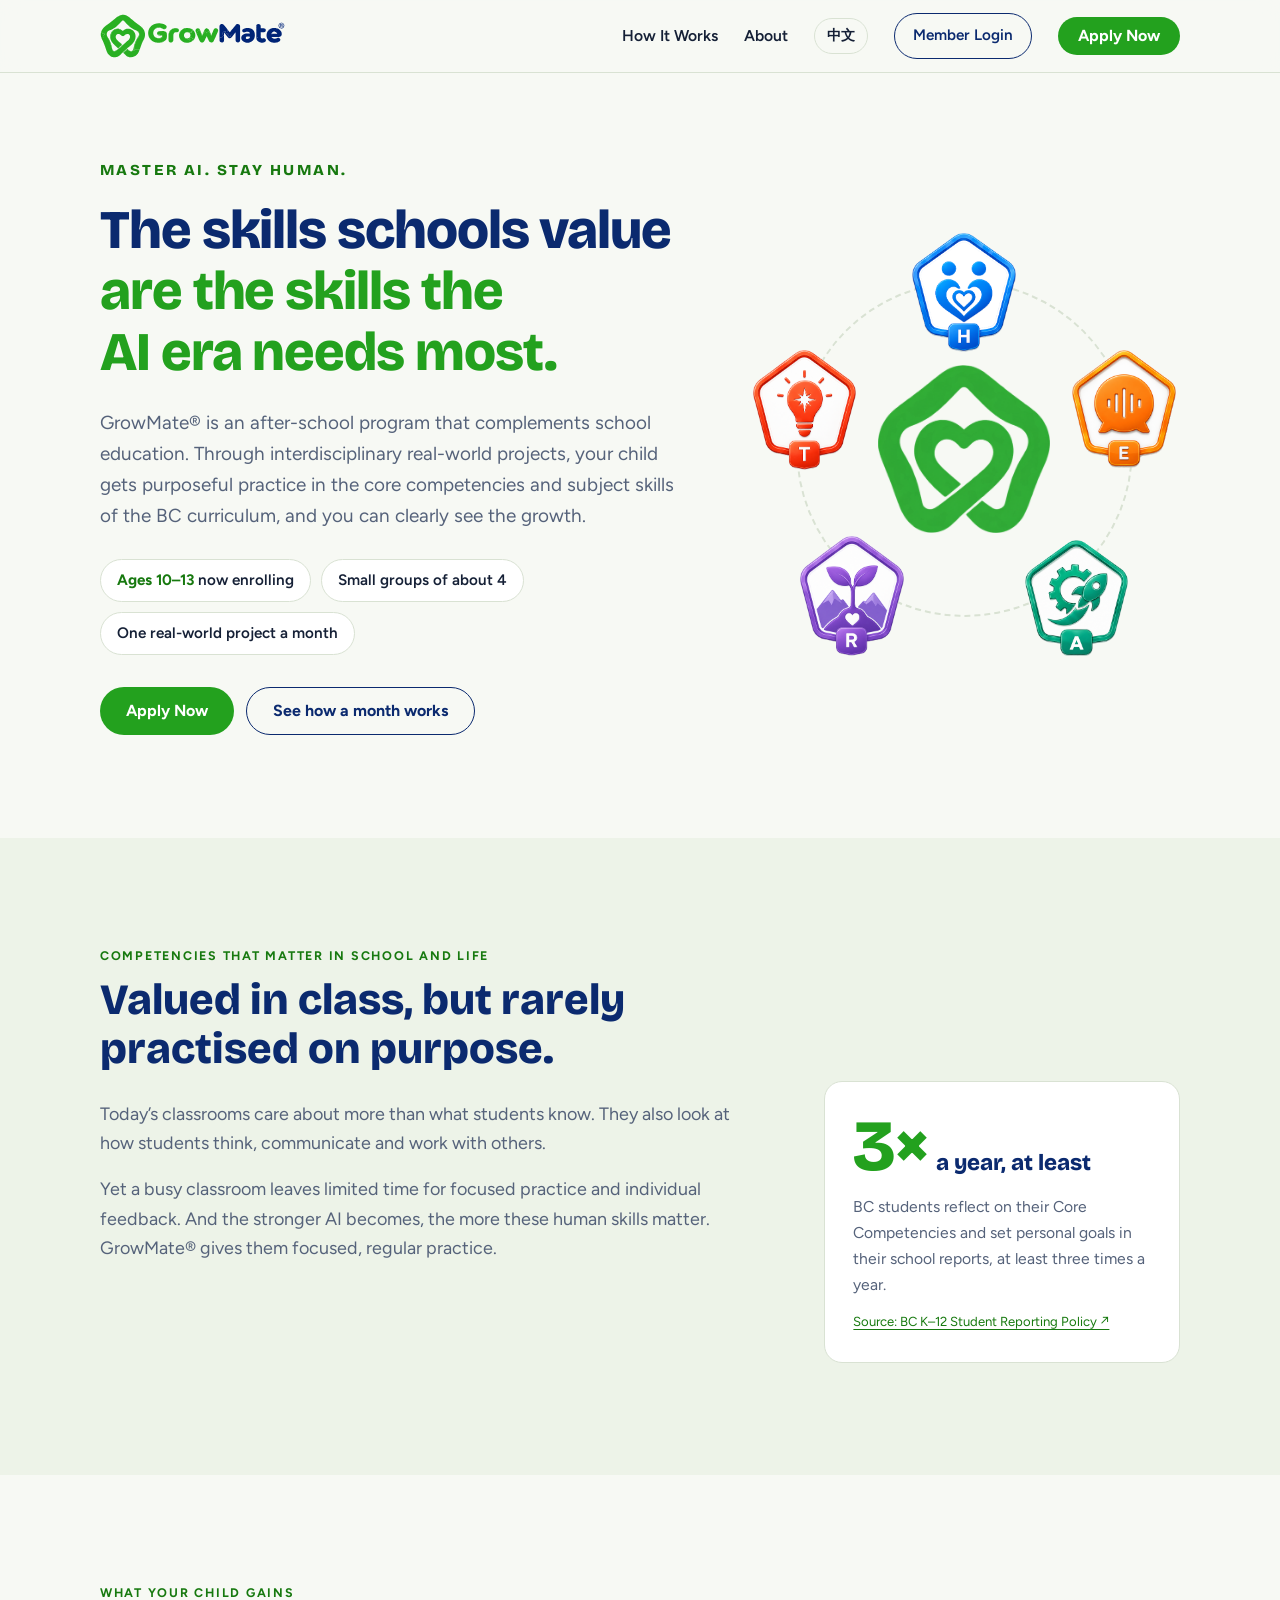
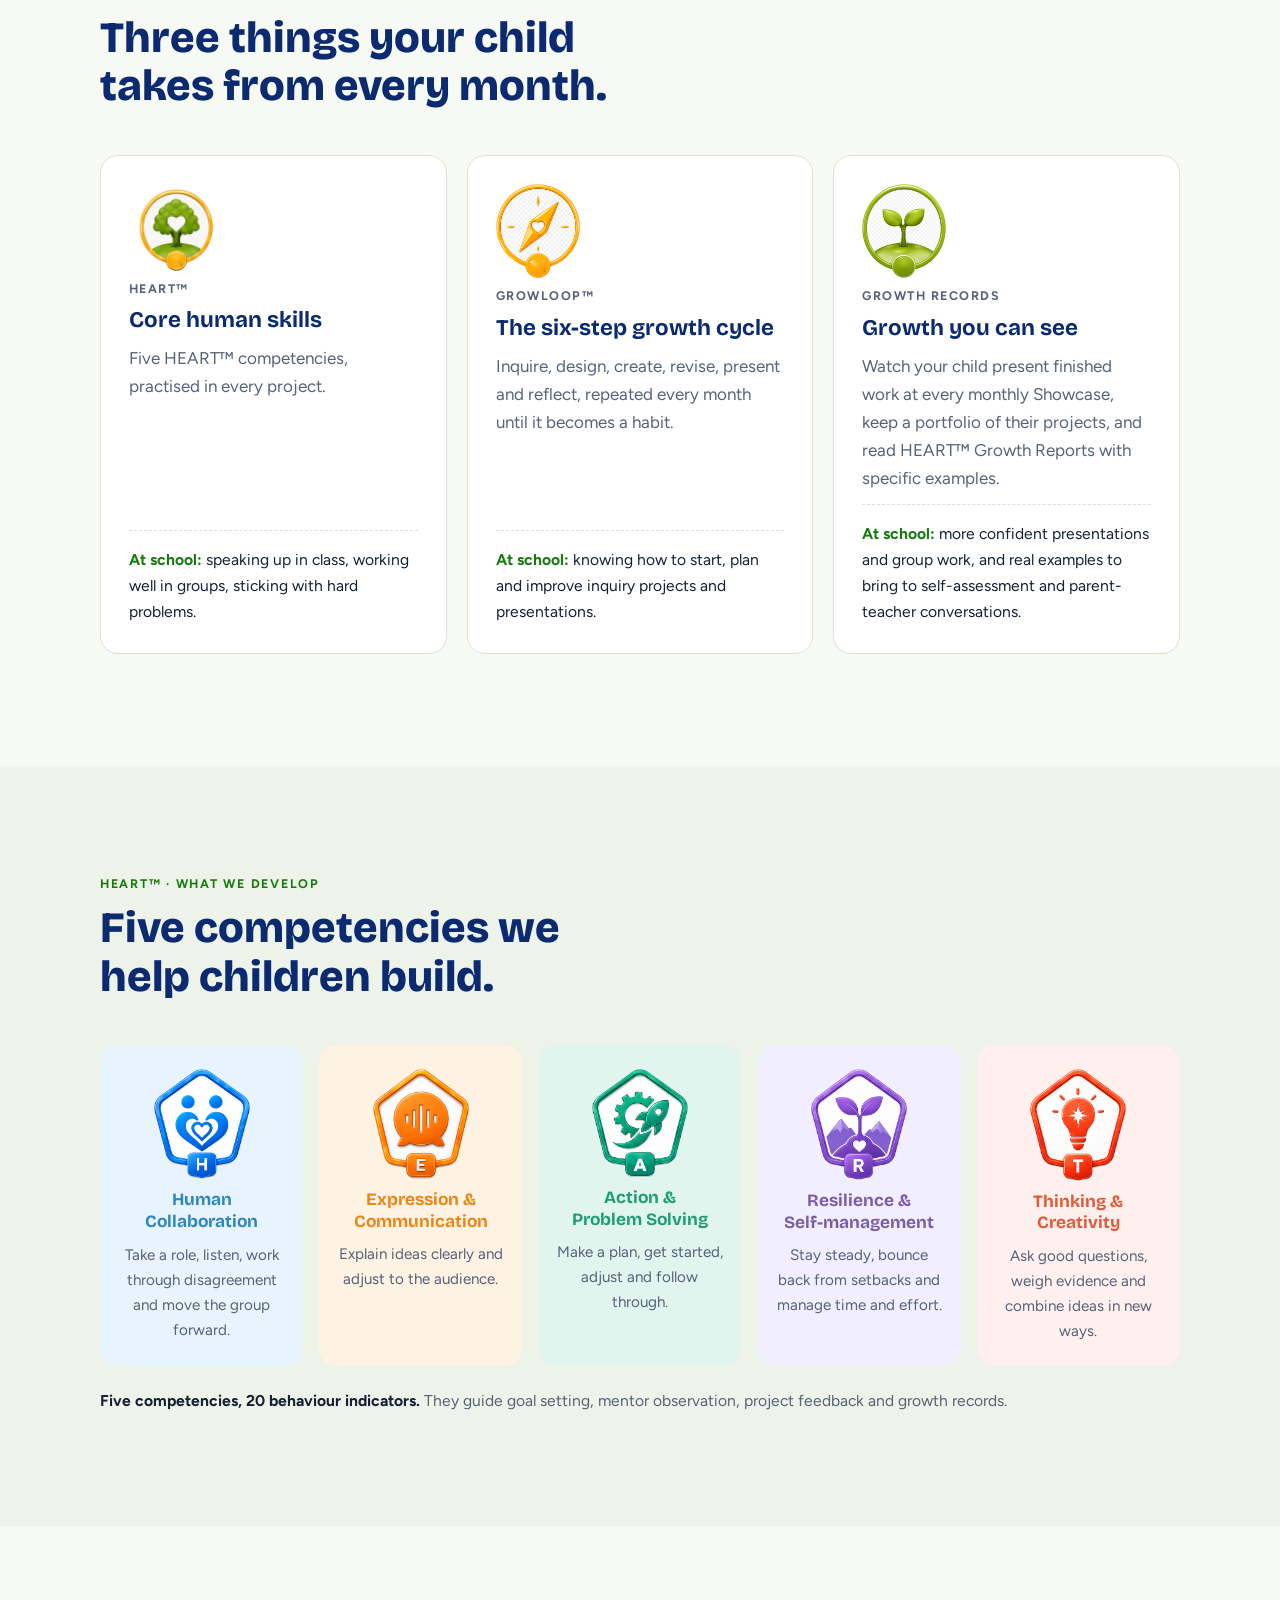
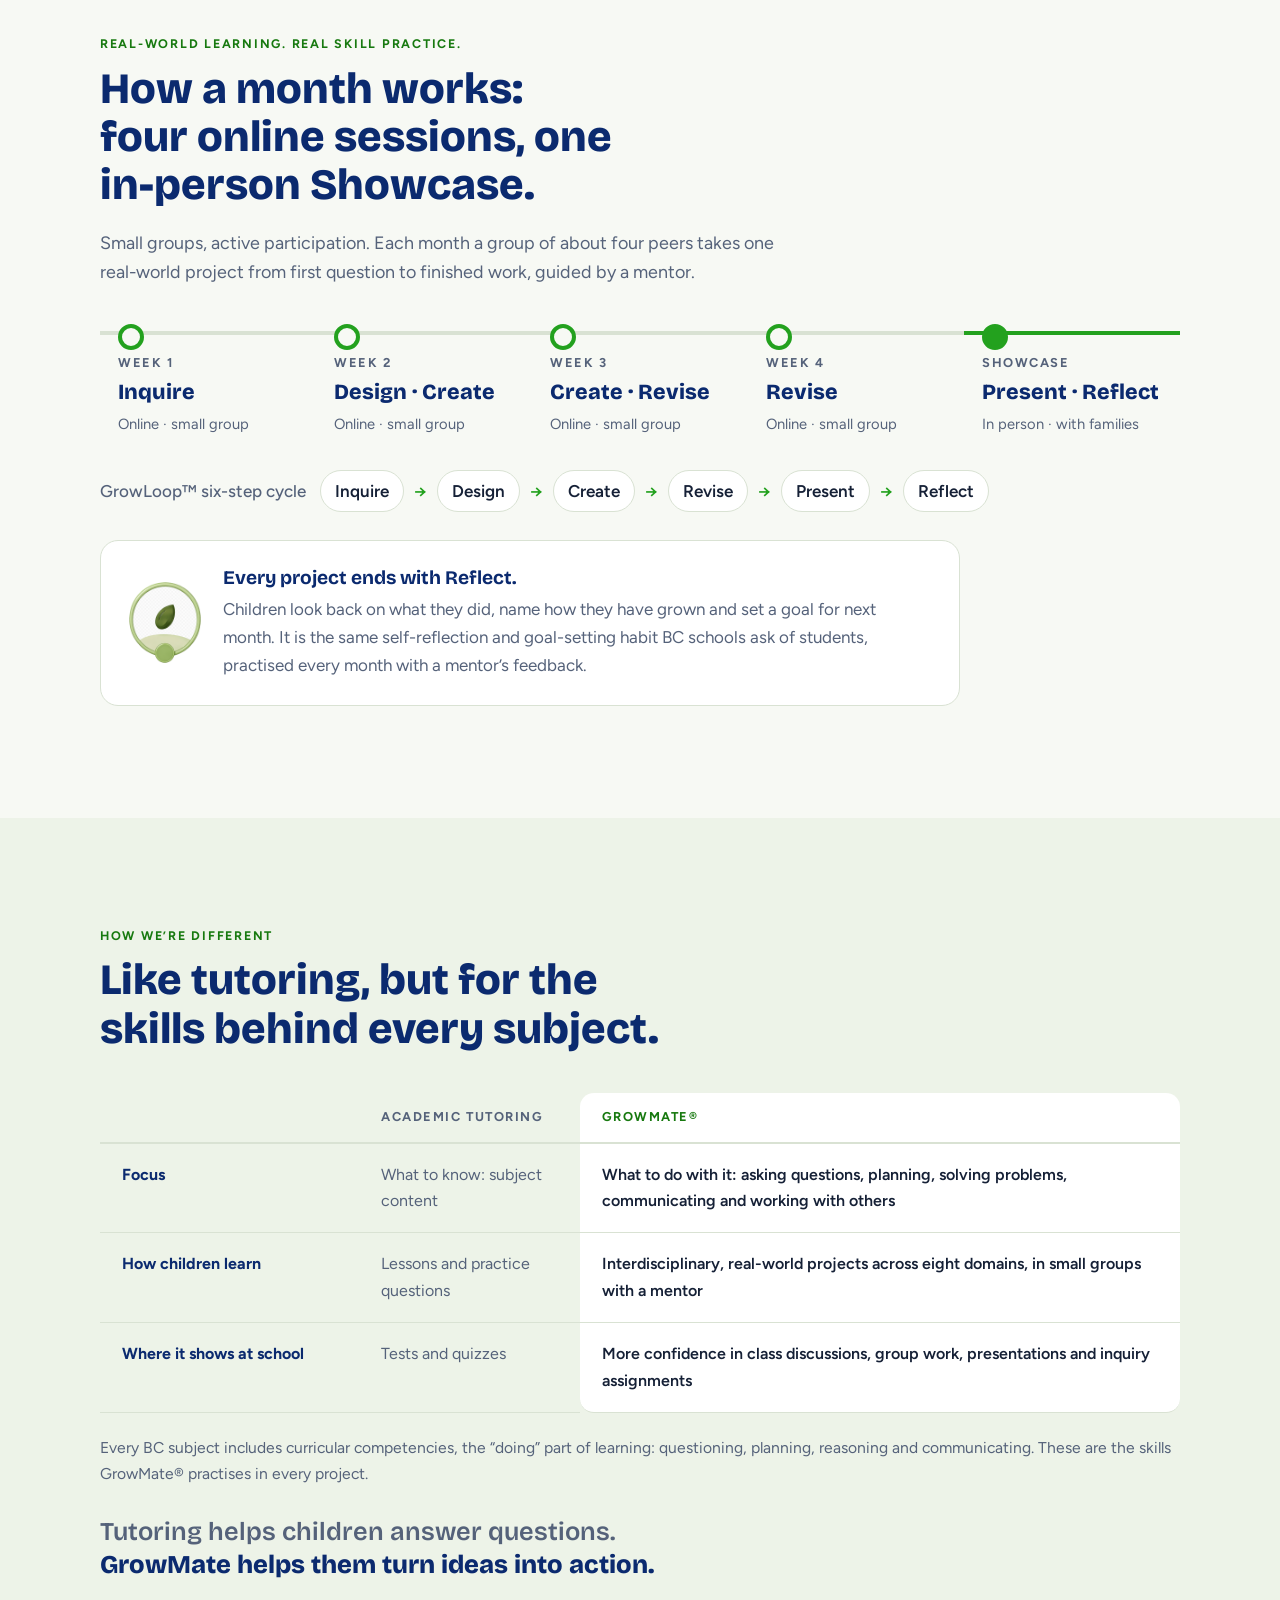
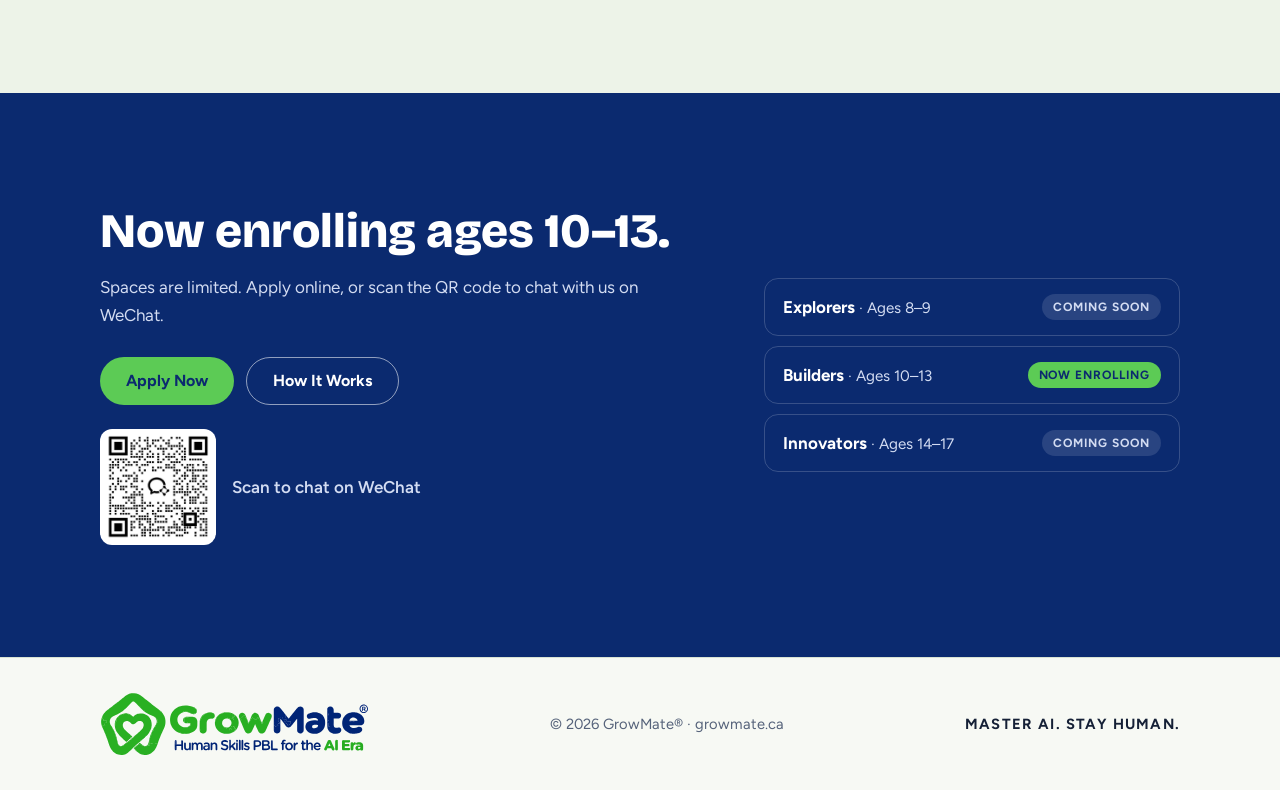
==== commit 4a8dbf85: "Update Member Login URL in index.html" ====
--- a/index.html
+++ b/index.html
@@ -25,7 +25,7 @@
       <a href="how-it-works.html">How It Works</a>
       <a href="about.html">About</a>
       <a class="lang" href="zh/index.html" lang="zh">中文</a>
-      <a class="login" href="MEMBER-LOGIN-URL">Member Login</a>
+      <a class="login" href="https://members.growmate.ca/loginL">Member Login</a>
       <a class="btn btn-primary" href="https://forms.gle/WHR9NqtynUmUbWVZ9">Apply Now</a>
     </nav>
   </div>
@@ -237,4 +237,4 @@
 </body>
 </html>
 
-</body></html>+</body></html>
